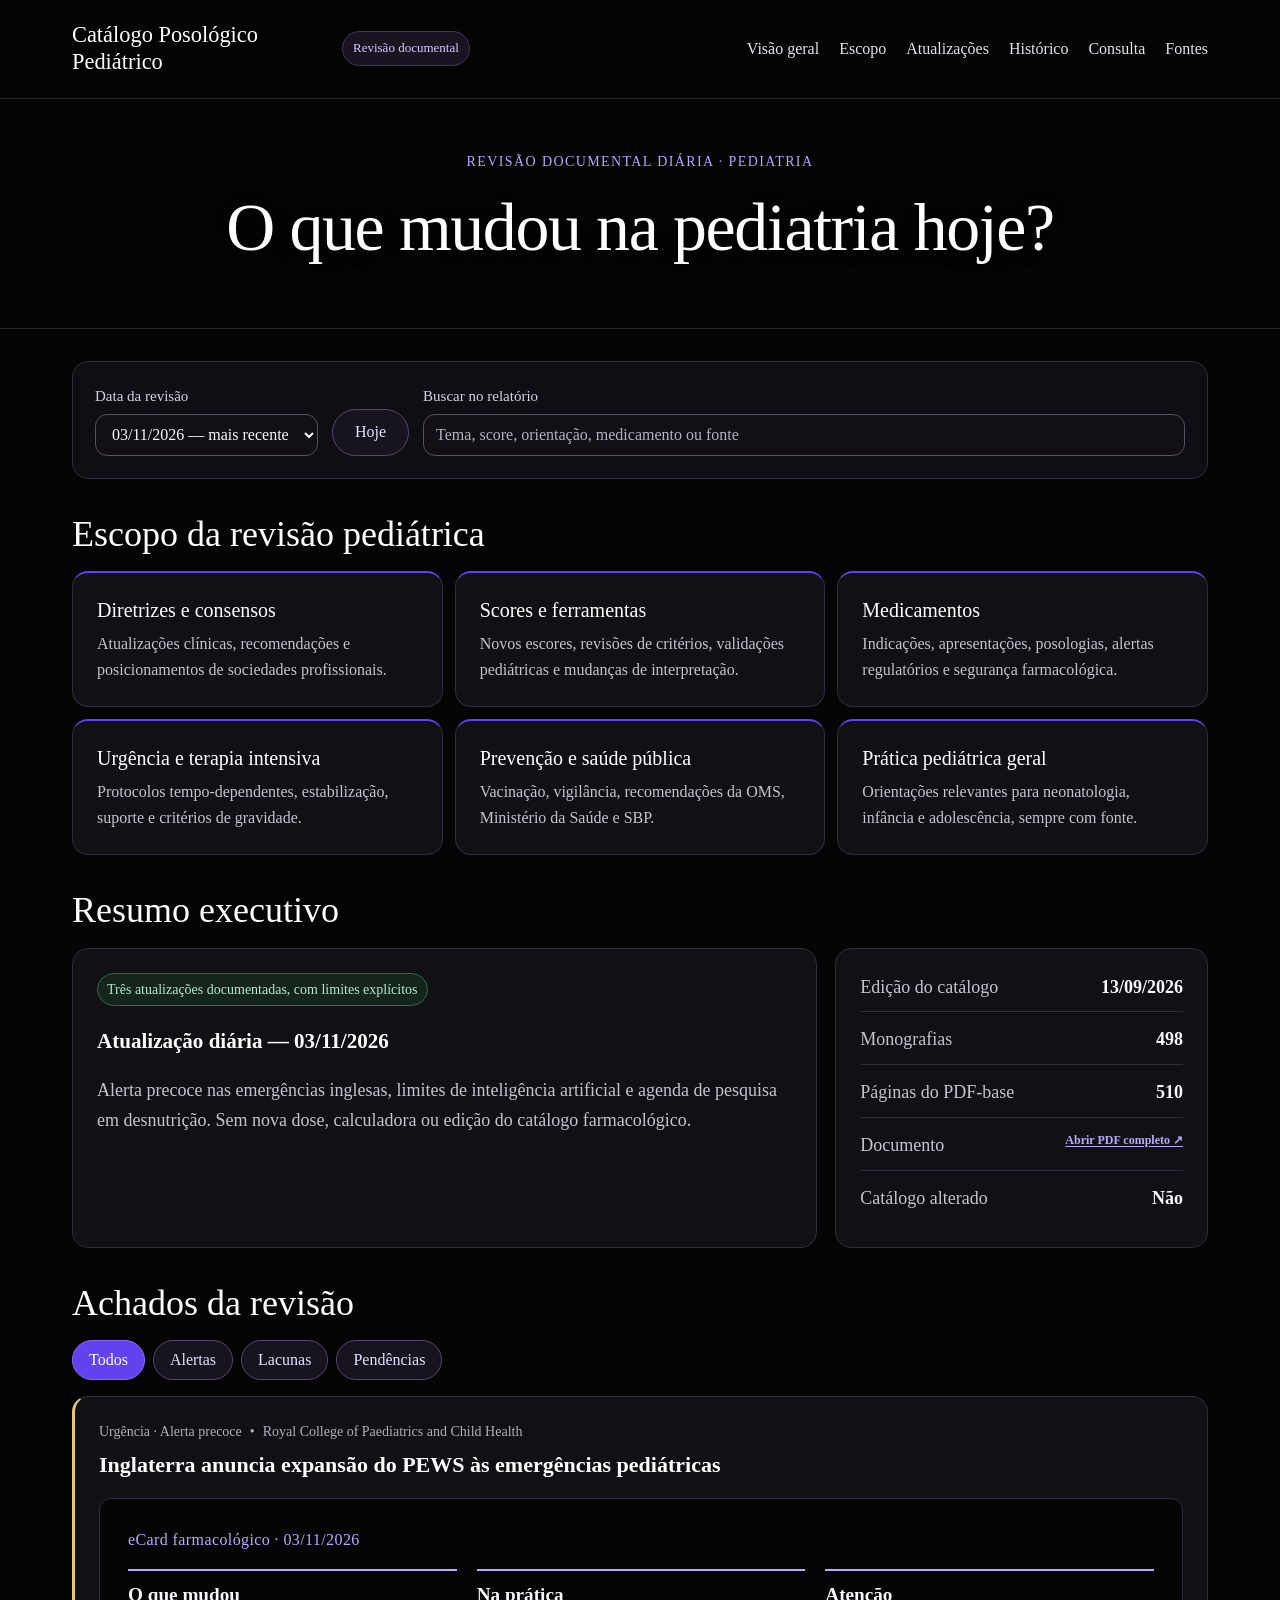
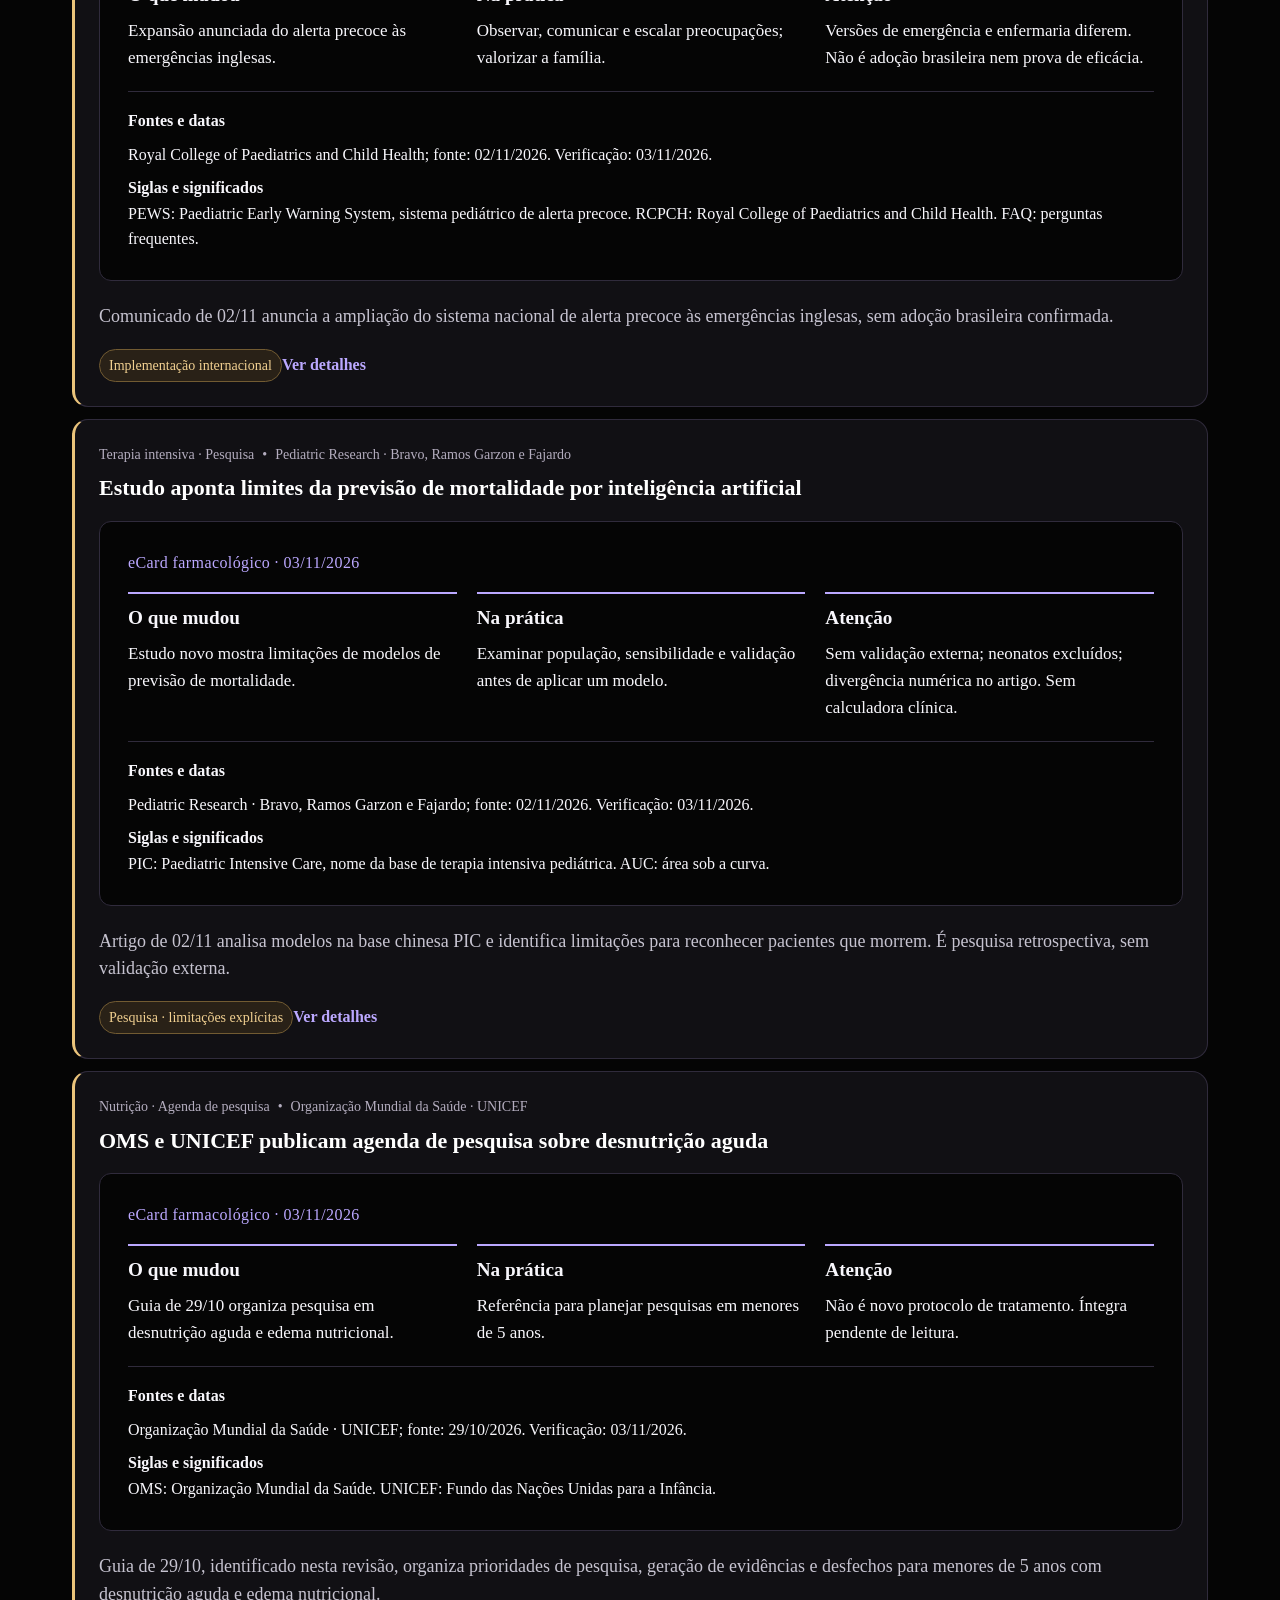
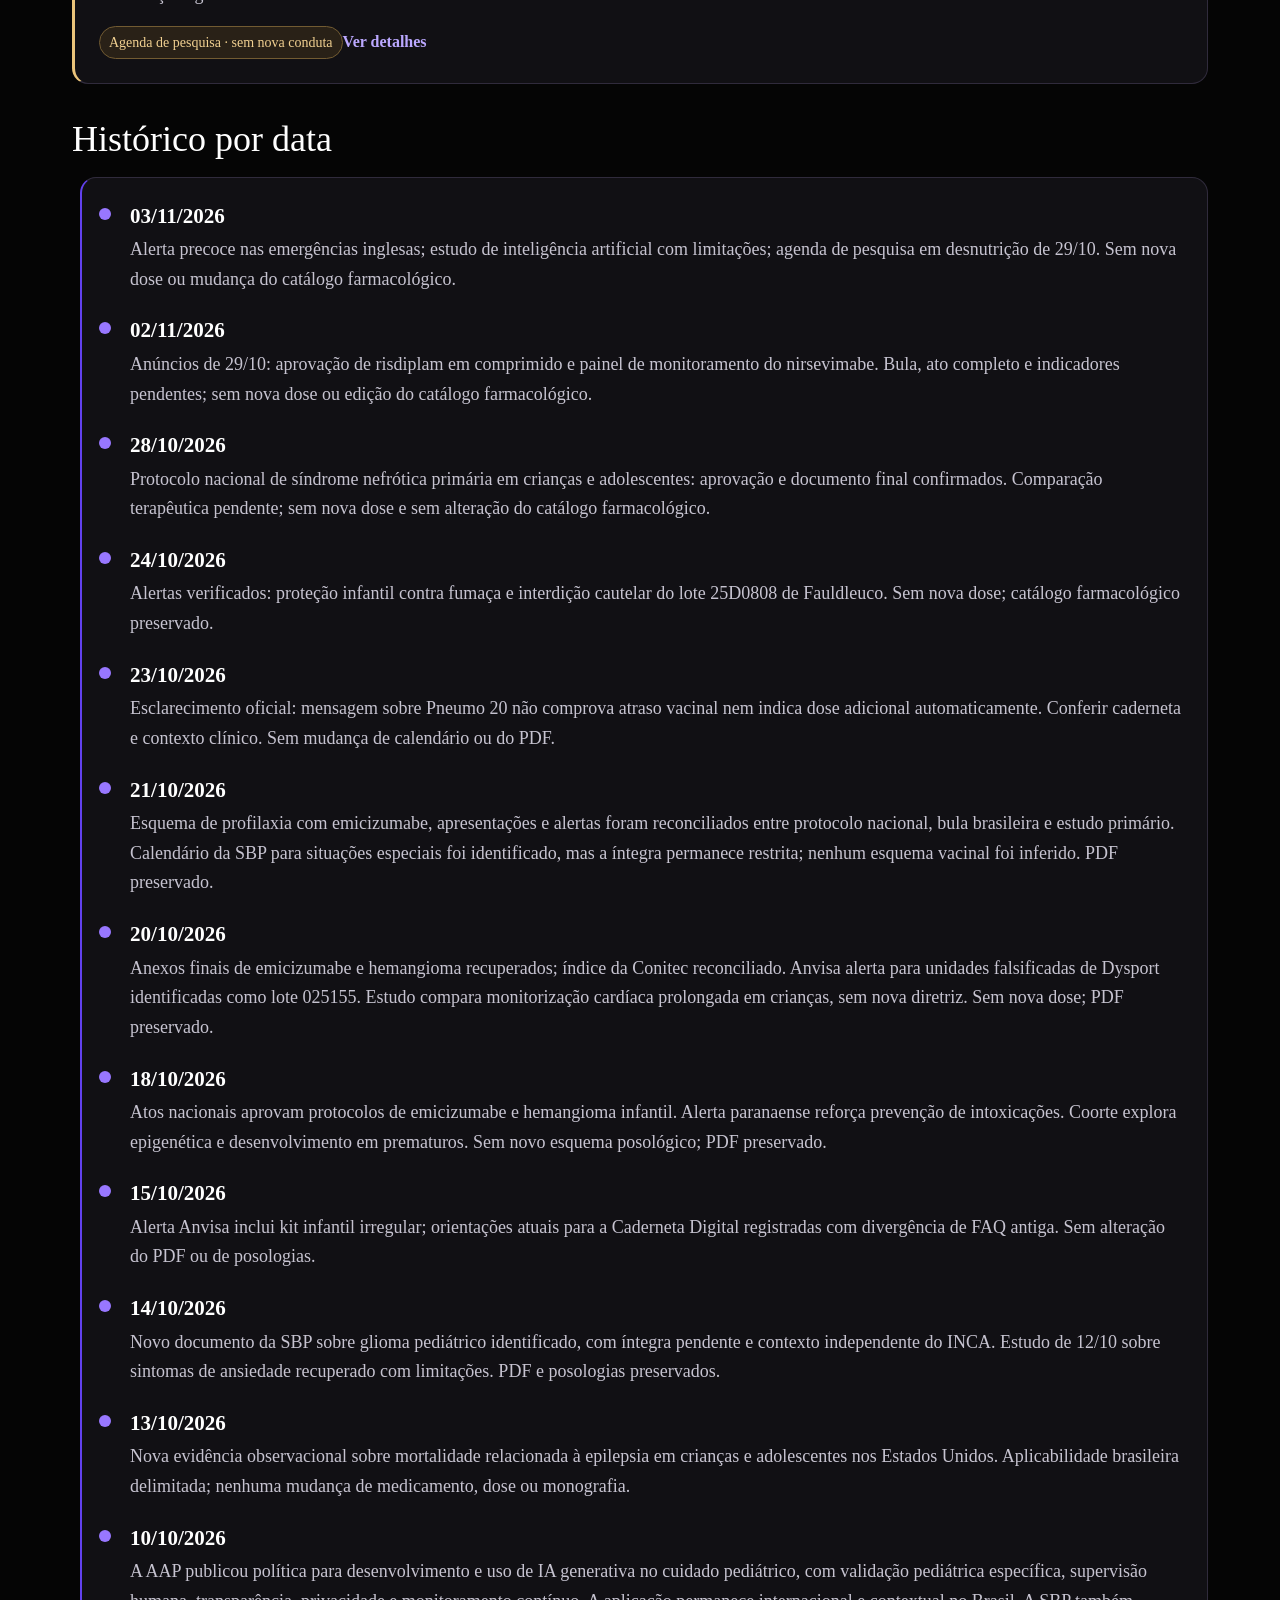
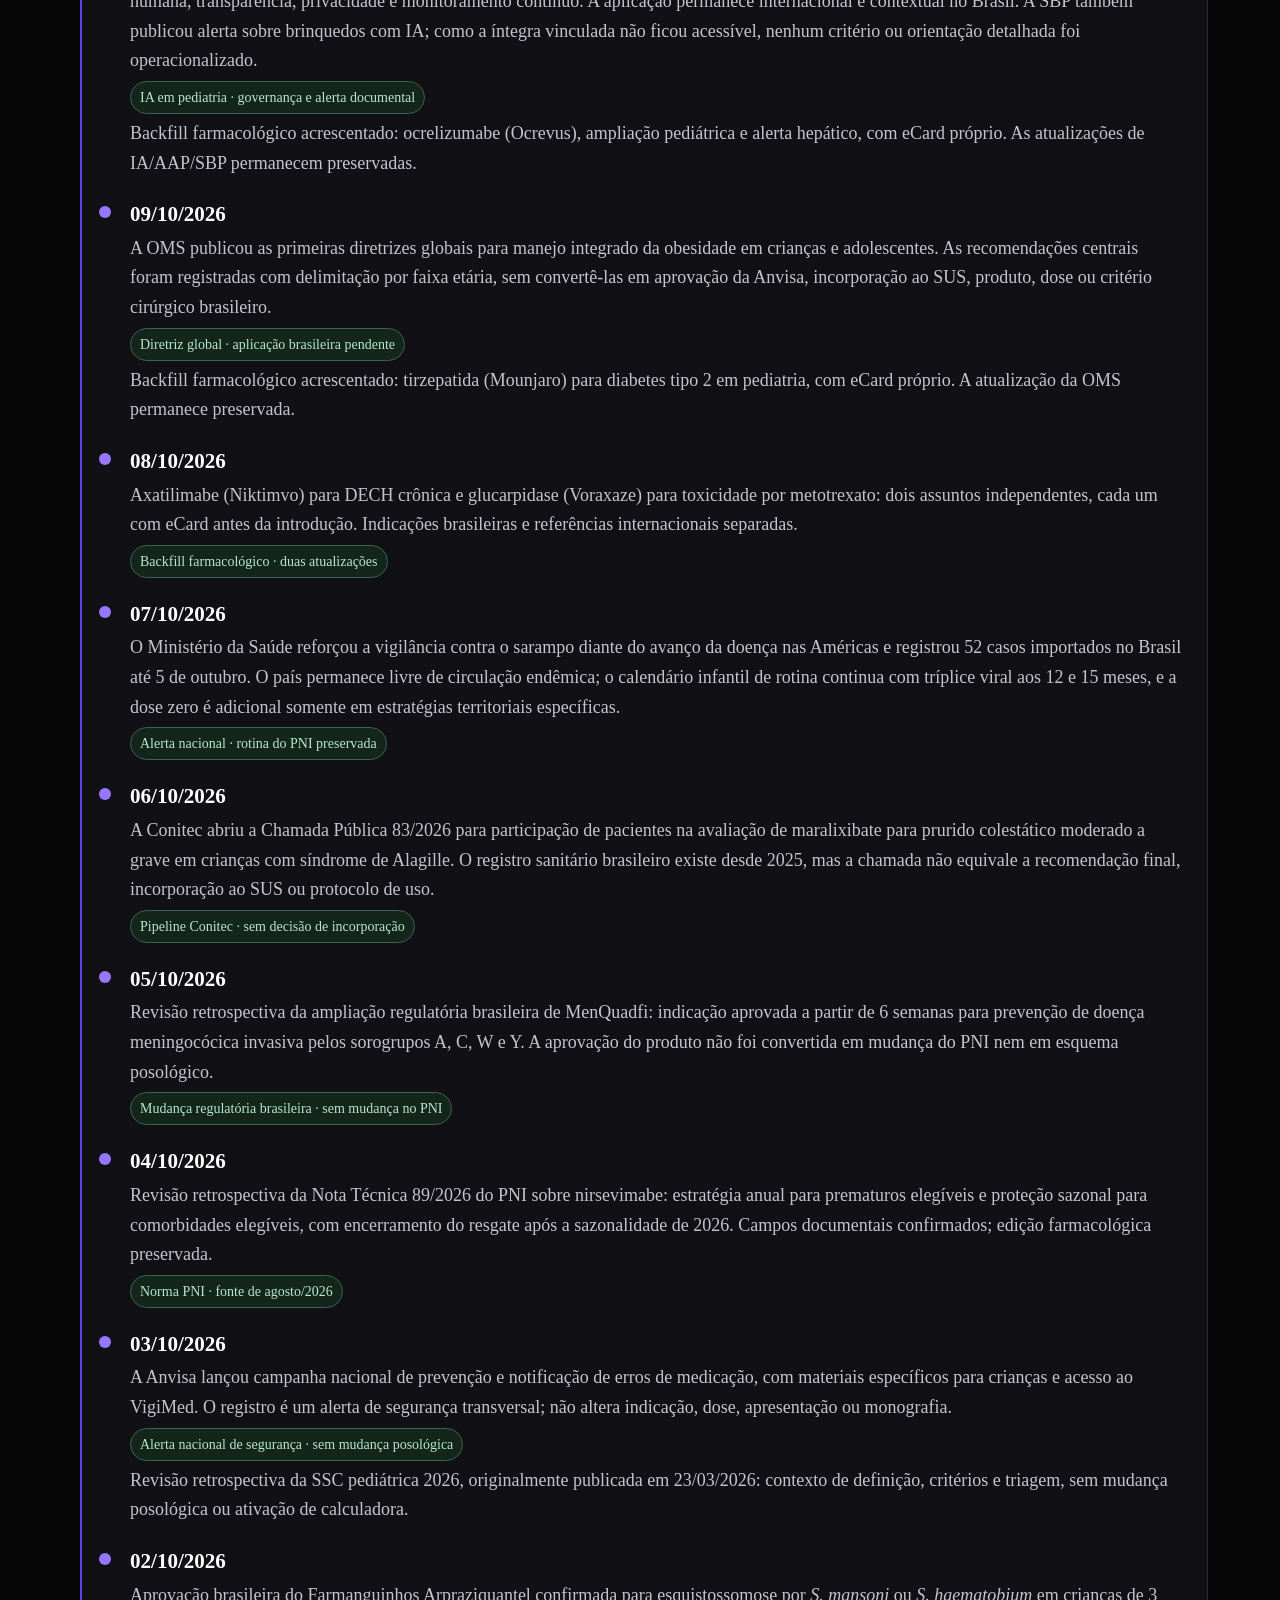
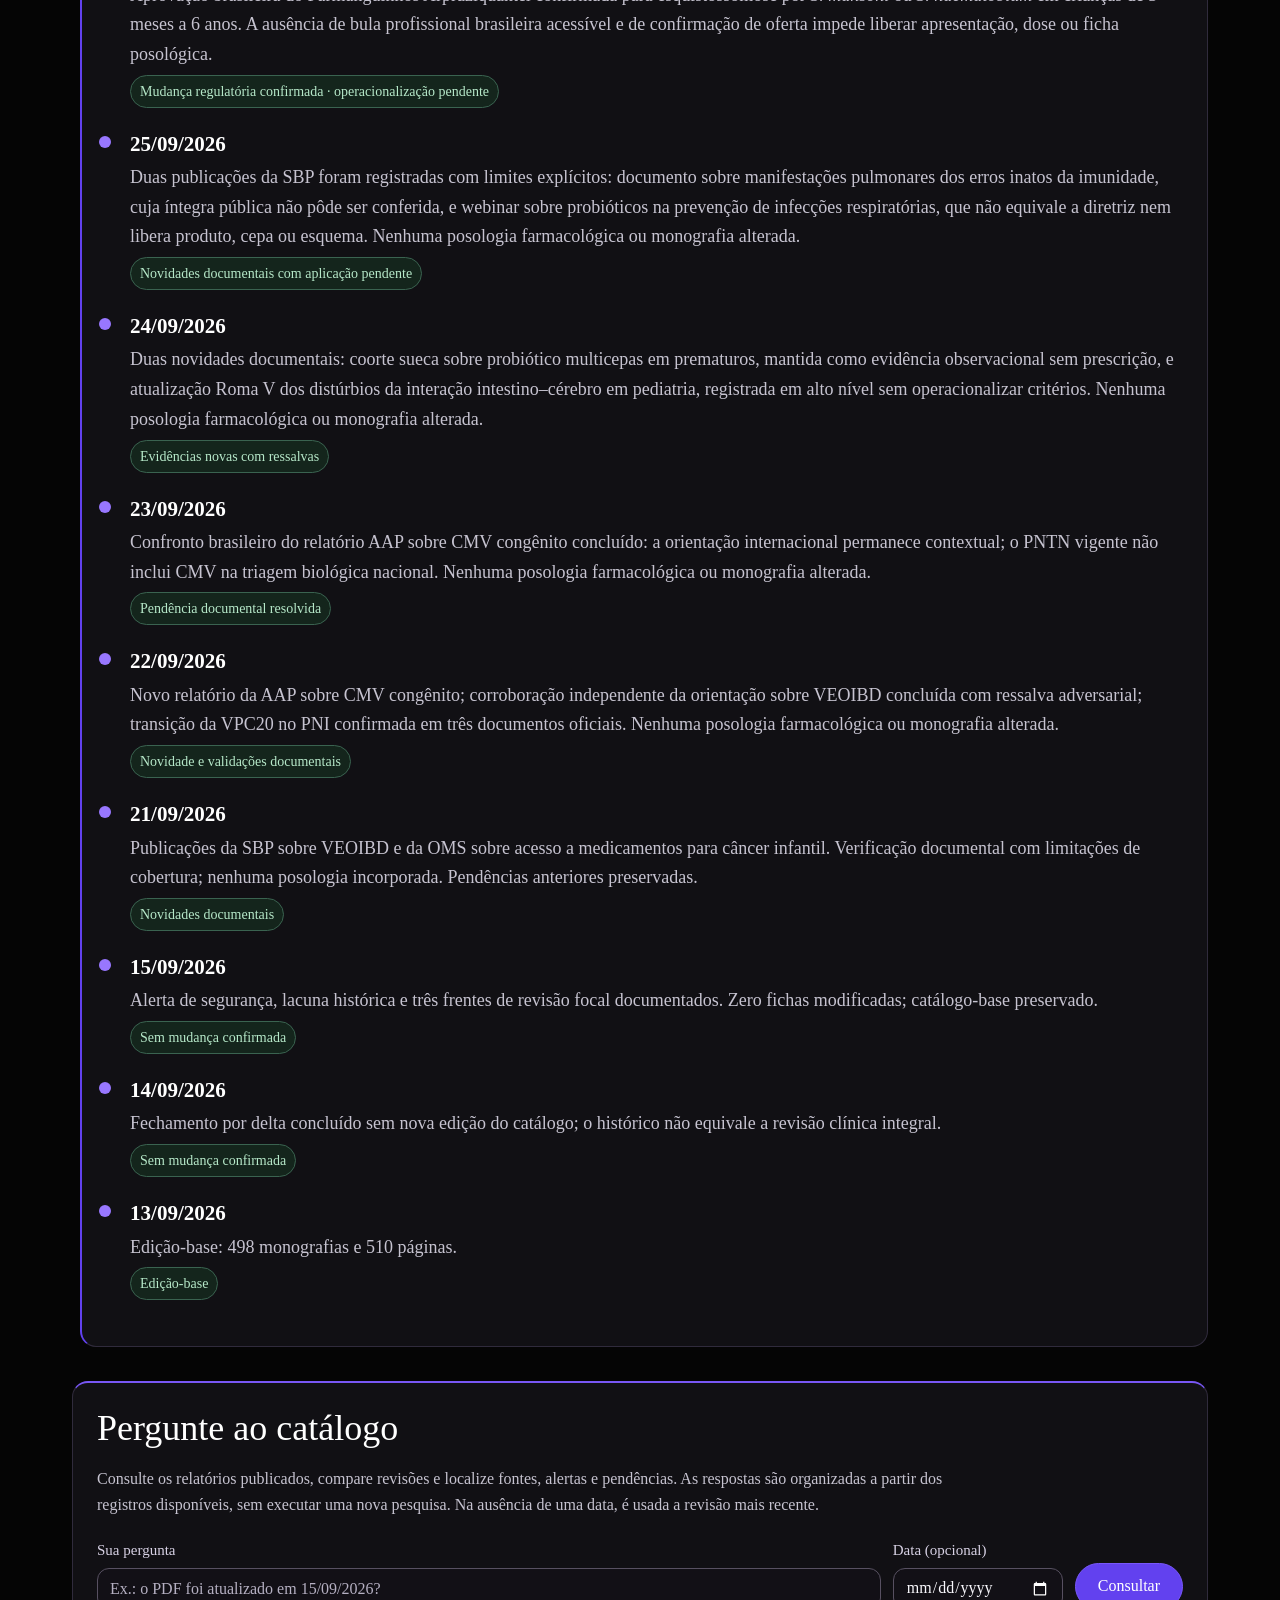
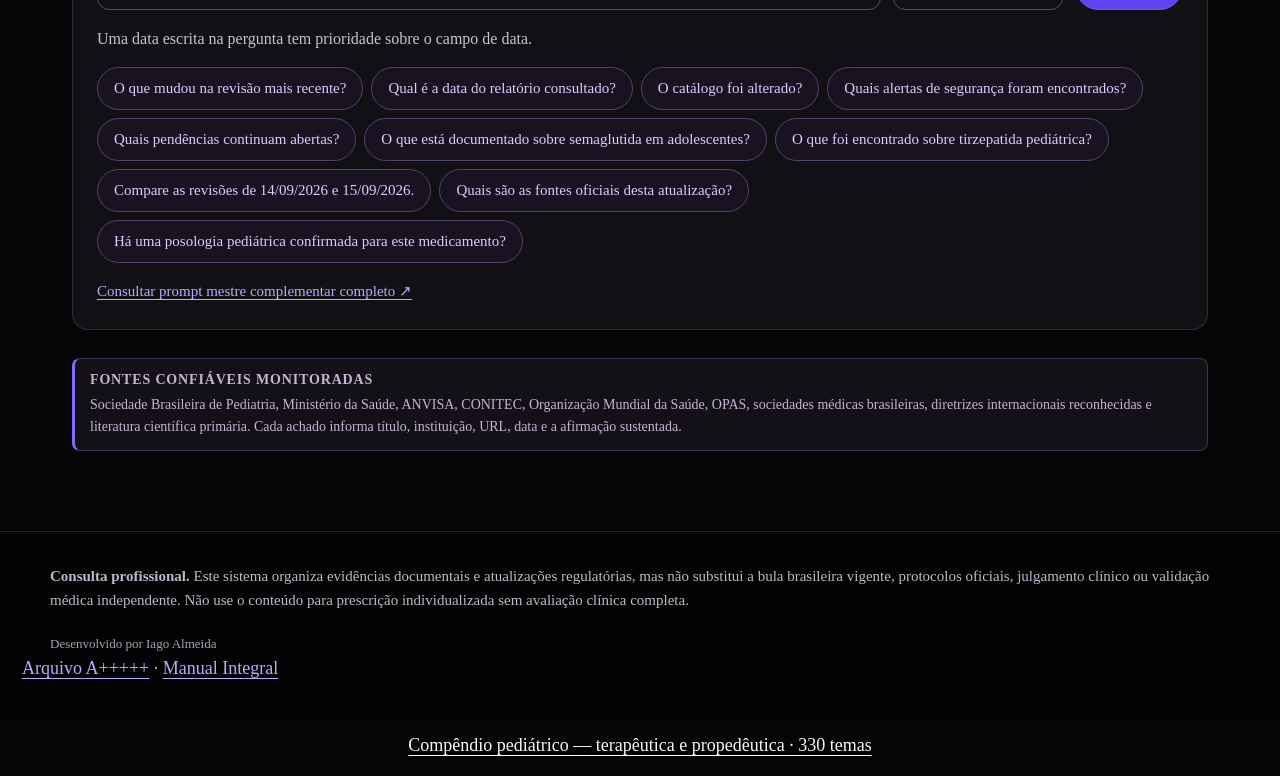
==== index.html @ b0ac19fa "Publica site" ====
<!doctype html>
<html lang="pt-BR">
<head>
  <meta charset="UTF-8"><meta name="viewport" content="width=device-width,initial-scale=1">
  <meta name="description" content="Painel diário e rastreável de atualizações documentais sobre medicamentos pediátricos no Brasil."><link rel="icon" href="favicon.svg" type="image/svg+xml">
  <title>Catálogo Posológico Pediátrico — Atualizações Diárias</title>
  <style>
    @import url('https://fonts.googleapis.com/css2?family=DM+Sans:wght@400;500;600;700&family=Newsreader:opsz,wght@6..72,600;6..72,700&display=swap');
    :root{--navy:#062d63;--teal:#00a99d;--paper:#f4f9ff;--ink:#102a43;--muted:#3e5c76;--line:#c8dff2;--amber:#f59e0b;--red:#e63946;--green:#00a86b;--blue:#146cff;--violet:#7c3aed;--white:#fff}
    *{box-sizing:border-box}html{scroll-behavior:smooth}body{margin:0;background:var(--paper);color:var(--ink);font-family:'DM Sans',system-ui,sans-serif}button,input,select{font:inherit}button:focus-visible,input:focus-visible,select:focus-visible,a:focus-visible{outline:3px solid #e4ad45;outline-offset:2px}
    header{position:sticky;top:0;z-index:10;background:rgba(6,45,99,.98);color:white;border-bottom:1px solid #1d62aa}.top{max-width:1180px;margin:auto;padding:15px 22px;display:flex;align-items:center;gap:20px}.brand{font-family:Newsreader,serif;font-size:21px;font-weight:700}.top nav{display:flex;gap:18px;margin-left:auto}.top nav a{color:#eaf6ff;text-decoration:none;font-size:14px}.top nav a:hover{color:#64fff1}.status{padding:6px 10px;border-radius:999px;background:#6fffd5;color:#064939;font-size:12px;font-weight:700}
    .hero{background:linear-gradient(115deg,#061a38 0%,#0a2b57 28%,#102f5d 48%,#082449 72%,#061a38 100%);background-color:#082449;box-shadow:inset 0 1px 0 #557397,inset 0 -1px 0 #020e20;color:white}.hero-inner{max-width:1180px;margin:auto;padding:72px 22px 68px}.eyebrow{text-transform:uppercase;letter-spacing:.12em;color:#a9c8ed;font-size:12px;font-weight:700}.hero h1{font:700 clamp(42px,6vw,72px)/.98 Newsreader,serif;max-width:790px;margin:16px 0;text-shadow:0 2px 12px #0008}
    main{max-width:1180px;margin:auto;padding:32px 22px 80px}.toolbar{display:flex;flex-wrap:wrap;align-items:end;gap:14px;background:white;padding:18px;border:1px solid var(--line);border-radius:14px;box-shadow:0 10px 30px #173c470a}.control{display:flex;flex-direction:column;gap:6px}.control.search-grow{flex:1;min-width:280px}.control.search-grow input{width:100%}.control label{font-size:12px;font-weight:700;color:var(--muted)}select,input{height:42px;border:1px solid #b8c6c4;border-radius:9px;background:white;padding:0 12px;color:var(--ink)}input{min-width:250px}.btn{border:0;border-radius:9px;padding:11px 16px;background:var(--teal);color:white;font-weight:700;cursor:pointer}.btn.secondary{background:#e8efed;color:var(--ink)}
    section{scroll-margin-top:80px;margin-top:34px}h2{font:700 32px Newsreader,serif;margin:0 0 15px}.summary{display:grid;grid-template-columns:2fr 1fr;gap:18px}.panel{background:white;border:1px solid var(--line);border-radius:14px;padding:22px}.panel p{line-height:1.65;color:var(--muted)}.badge{display:inline-flex;padding:5px 9px;border-radius:999px;font-size:12px;font-weight:700;background:#e3efec;color:var(--green)}.badge.pending{background:#fff1d8;color:#81510c}.badge.alert{background:#f8e5e5;color:#8a2f2f}.facts{display:grid;gap:13px}.fact{display:flex;justify-content:space-between;border-bottom:1px solid var(--line);padding-bottom:10px}.fact:last-child{border:0}.fact span{color:var(--muted)}
    .filters{display:flex;flex-wrap:wrap;gap:8px;margin:0 0 16px}.chip{border:1px solid #a8c8e8;background:white;border-radius:999px;padding:8px 12px;cursor:pointer;color:var(--muted)}.chip.active{background:var(--blue);border-color:var(--blue);color:white}.cards{display:grid;gap:12px}.card{background:white;border:1px solid var(--line);border-left:5px solid var(--amber);border-radius:12px;padding:19px;box-shadow:0 8px 25px #146cff0a}.card.alert-card{border-left-color:var(--red)}.card h3{margin:7px 0;font-size:18px}.card p{color:var(--muted);line-height:1.55}.meta{display:flex;flex-wrap:wrap;gap:8px;color:#617078;font-size:12px}.details{display:none;border-top:1px solid var(--line);margin-top:13px;padding-top:13px}.card.open .details{display:block}.expand{border:0;background:none;color:var(--blue);font-weight:700;padding:0;cursor:pointer}.source{color:var(--blue);font-weight:600}.empty{padding:35px;text-align:center;color:var(--muted);background:white;border:1px dashed #9bc2e7;border-radius:12px}.timeline{border-left:2px solid #91cfca;margin-left:8px}.event{position:relative;margin:0 0 22px 24px}.event:before{content:'';position:absolute;width:12px;height:12px;border-radius:50%;background:var(--teal);left:-31px;top:6px}.event h3{margin:0}.event p{margin:5px 0;color:var(--muted)}.scope-grid{display:grid;grid-template-columns:repeat(3,1fr);gap:12px}.scope-card{background:white;border:1px solid var(--line);border-top:5px solid var(--blue);border-radius:12px;padding:18px}.scope-card:nth-child(2){border-top-color:var(--teal)}.scope-card:nth-child(3){border-top-color:var(--violet)}.scope-card:nth-child(4){border-top-color:var(--amber)}.scope-card:nth-child(5){border-top-color:var(--red)}.scope-card:nth-child(6){border-top-color:var(--green)}.scope-card h3{margin:0 0 7px}.scope-card p{margin:0;color:var(--muted);line-height:1.5;font-size:14px}
    .detail-grid{display:flex;flex-wrap:wrap;gap:7px;margin:0 0 12px}.detail-grid span{padding:4px 8px;border-radius:7px;background:#edf4fa;color:#35546f;font-size:11px}.details h4{margin:15px 0 7px}.details ul{margin:7px 0 15px;padding-left:20px;color:var(--muted)}.details li{margin:6px 0}.sources-list{display:grid;gap:8px}.source-entry{display:block;border:1px solid var(--line);border-radius:8px;padding:9px 11px;text-decoration:none;color:var(--blue);font-size:12px}.source-entry small{display:block;color:var(--muted);margin-top:3px}.pdf-link{color:var(--blue);font-weight:700;font-size:12px}.source-note{margin-top:28px;padding:12px 15px;background:#edf4fa;border:1px solid #d5e3ef;border-left:3px solid #8aa8c2;border-radius:8px;color:#60758a}.source-note h2{font:700 12px/1.3 'DM Sans',sans-serif;text-transform:uppercase;letter-spacing:.06em;margin:0 0 5px;color:#50677c}.source-note p{font-size:11px;line-height:1.55;margin:0;color:#687e91}footer{background:#0d252e;color:#bcd0d0;padding:32px 22px}.footer-inner{max-width:1180px;margin:auto;line-height:1.6;font-size:13px}.credit{max-width:1180px;margin:22px auto 0;color:#839fa1;font-size:11px}.mobile{display:none;margin-left:auto;background:none;color:white;border:1px solid #52737b;border-radius:8px;padding:7px 10px}
    @media(max-width:760px){.top nav{display:none;position:absolute;top:61px;left:0;right:0;background:#062d63;padding:18px 22px;flex-direction:column}.top nav.open{display:flex}.mobile{display:block}.top .status{display:none}.hero-inner{padding-top:50px}.summary,.scope-grid{grid-template-columns:1fr}.toolbar{align-items:stretch}.control,input,select{width:100%;min-width:0}}
    @media(prefers-reduced-motion:reduce){*{scroll-behavior:auto!important}}
  </style>
  <link rel="stylesheet" href="consulta.css">
<link rel="stylesheet" href="theme-violet.css"><link rel="stylesheet" href="ecards.css"></head>
<body>
<header><div class="top"><div class="brand">Catálogo Posológico Pediátrico</div><span class="status">Revisão documental</span><button class="mobile" aria-expanded="false" aria-controls="nav">Menu</button><nav id="nav"><a href="#visao">Visão geral</a><a href="#escopo">Escopo</a><a href="#achados">Atualizações</a><a href="#historico">Histórico</a><a href="#consulta">Consulta</a><a href="#fontes">Fontes</a></nav></div></header>
<div class="hero" id="visao"><div class="hero-inner"><div class="eyebrow">Revisão documental diária · Pediatria</div><h1>O que mudou na pediatria hoje?</h1></div></div>
<main>
  <div class="toolbar"><div class="control"><label for="date">Data da revisão</label><select id="date"><option value="2026-11-03">03/11/2026 — mais recente</option><option value="2026-11-02">02/11/2026</option><option value="2026-10-28">28/10/2026</option><option value="2026-10-24">24/10/2026</option><option value="2026-10-23">23/10/2026</option><option value="2026-10-21">21/10/2026</option>
<option value="2026-10-20">20/10/2026</option>
<option value="2026-10-18">18/10/2026</option>
<option value="2026-10-15">15/10/2026</option>
<option value="2026-10-14">14/10/2026</option>
<option value="2026-10-13">13/10/2026</option>
<option value="2026-10-10">10/10/2026</option>
<option value="2026-10-09">09/10/2026</option>
<option value="2026-10-08">08/10/2026</option>
<option value="2026-10-07">07/10/2026</option>
<option value="2026-10-06">06/10/2026</option>
<option value="2026-10-05">05/10/2026</option>
<option value="2026-10-04">04/10/2026</option>
<option value="2026-10-03">03/10/2026</option>
<option value="2026-10-02">02/10/2026</option>
<option value="2026-09-26">26/09/2026</option>
<option value="2026-09-25">25/09/2026</option>
<option value="2026-09-24">24/09/2026</option>
<option value="2026-09-23">23/09/2026</option>
<option value="2026-09-22">22/09/2026</option>
<option value="2026-09-21">21/09/2026</option>
<option value="2026-09-15">15/09/2026</option>
<option value="2026-09-14">14/09/2026</option>
<option value="2026-09-13">13/09/2026 — edição-base</option></select></div><button class="btn secondary" id="today">Hoje</button><div class="control search-grow"><label for="search">Buscar no relatório</label><input id="search" type="search" placeholder="Tema, score, orientação, medicamento ou fonte"></div></div>
  <section id="escopo"><h2>Escopo da revisão pediátrica</h2><div class="scope-grid"><article class="scope-card"><h3>Diretrizes e consensos</h3><p>Atualizações clínicas, recomendações e posicionamentos de sociedades profissionais.</p></article><article class="scope-card"><h3>Scores e ferramentas</h3><p>Novos escores, revisões de critérios, validações pediátricas e mudanças de interpretação.</p></article><article class="scope-card"><h3>Medicamentos</h3><p>Indicações, apresentações, posologias, alertas regulatórios e segurança farmacológica.</p></article><article class="scope-card"><h3>Urgência e terapia intensiva</h3><p>Protocolos tempo-dependentes, estabilização, suporte e critérios de gravidade.</p></article><article class="scope-card"><h3>Prevenção e saúde pública</h3><p>Vacinação, vigilância, recomendações da OMS, Ministério da Saúde e SBP.</p></article><article class="scope-card"><h3>Prática pediátrica geral</h3><p>Orientações relevantes para neonatologia, infância e adolescência, sempre com fonte.</p></article></div></section>
  <section><h2>Resumo executivo</h2><div class="summary"><article class="panel"><span class="badge" id="statusBadge">Sem mudança confirmada</span><h3 id="reportTitle">Atualização diária — 15/09/2026</h3><p id="summaryText"></p></article><aside class="panel facts"><div class="fact"><span>Edição do catálogo</span><strong>13/09/2026</strong></div><div class="fact"><span>Monografias</span><strong>498</strong></div><div class="fact"><span>Páginas do PDF-base</span><strong>510</strong></div><div class="fact"><span>Documento</span><a class="pdf-link" href="catalogo-base.pdf" target="_blank" rel="noopener">Abrir PDF completo ↗</a></div><div class="fact"><span>Catálogo alterado</span><strong id="changed">Não</strong></div></aside></div></section>
  <section id="achados"><h2>Achados da revisão</h2><div class="filters"><button class="chip active" data-filter="all">Todos</button><button class="chip" data-filter="alerta">Alertas</button><button class="chip" data-filter="lacuna">Lacunas</button><button class="chip" data-filter="pendencia">Pendências</button></div><div class="cards" id="cards"></div></section>
  <section id="historico"><h2>Histórico por data</h2><div class="panel timeline">
<div class="event"><h3>03/11/2026</h3><p>Alerta precoce nas emergências inglesas; estudo de inteligência artificial com limitações; agenda de pesquisa em desnutrição de 29/10. Sem nova dose ou mudança do catálogo farmacológico.</p></div>
<div class="event"><h3>02/11/2026</h3><p>Anúncios de 29/10: aprovação de risdiplam em comprimido e painel de monitoramento do nirsevimabe. Bula, ato completo e indicadores pendentes; sem nova dose ou edição do catálogo farmacológico.</p></div>
<div class="event"><h3>28/10/2026</h3><p>Protocolo nacional de síndrome nefrótica primária em crianças e adolescentes: aprovação e documento final confirmados. Comparação terapêutica pendente; sem nova dose e sem alteração do catálogo farmacológico.</p></div>
<div class="event"><h3>24/10/2026</h3><p>Alertas verificados: proteção infantil contra fumaça e interdição cautelar do lote 25D0808 de Fauldleuco. Sem nova dose; catálogo farmacológico preservado.</p></div>
<div class="event"><h3>23/10/2026</h3><p>Esclarecimento oficial: mensagem sobre Pneumo 20 não comprova atraso vacinal nem indica dose adicional automaticamente. Conferir caderneta e contexto clínico. Sem mudança de calendário ou do PDF.</p></div>
<div class="event"><h3>21/10/2026</h3><p>Esquema de profilaxia com emicizumabe, apresentações e alertas foram reconciliados entre protocolo nacional, bula brasileira e estudo primário. Calendário da SBP para situações especiais foi identificado, mas a íntegra permanece restrita; nenhum esquema vacinal foi inferido. PDF preservado.</p></div>
<div class="event"><h3>20/10/2026</h3><p>Anexos finais de emicizumabe e hemangioma recuperados; índice da Conitec reconciliado. Anvisa alerta para unidades falsificadas de Dysport identificadas como lote 025155. Estudo compara monitorização cardíaca prolongada em crianças, sem nova diretriz. Sem nova dose; PDF preservado.</p></div>
<div class="event"><h3>18/10/2026</h3><p>Atos nacionais aprovam protocolos de emicizumabe e hemangioma infantil. Alerta paranaense reforça prevenção de intoxicações. Coorte explora epigenética e desenvolvimento em prematuros. Sem novo esquema posológico; PDF preservado.</p></div>
<div class="event"><h3>15/10/2026</h3><p>Alerta Anvisa inclui kit infantil irregular; orientações atuais para a Caderneta Digital registradas com divergência de FAQ antiga. Sem alteração do PDF ou de posologias.</p></div>
<div class="event"><h3>14/10/2026</h3><p>Novo documento da SBP sobre glioma pediátrico identificado, com íntegra pendente e contexto independente do INCA. Estudo de 12/10 sobre sintomas de ansiedade recuperado com limitações. PDF e posologias preservados.</p></div>
<div class="event"><h3>13/10/2026</h3><p>Nova evidência observacional sobre mortalidade relacionada à epilepsia em crianças e adolescentes nos Estados Unidos. Aplicabilidade brasileira delimitada; nenhuma mudança de medicamento, dose ou monografia.</p></div>
<div class="event"><h3>10/10/2026</h3><p>A AAP publicou política para desenvolvimento e uso de IA generativa no cuidado pediátrico, com validação pediátrica específica, supervisão humana, transparência, privacidade e monitoramento contínuo. A aplicação permanece internacional e contextual no Brasil. A SBP também publicou alerta sobre brinquedos com IA; como a íntegra vinculada não ficou acessível, nenhum critério ou orientação detalhada foi operacionalizado.</p><span class="badge">IA em pediatria · governança e alerta documental</span><p>Backfill farmacológico acrescentado: ocrelizumabe (Ocrevus), ampliação pediátrica e alerta hepático, com eCard próprio. As atualizações de IA/AAP/SBP permanecem preservadas.</p></div>
<div class="event"><h3>09/10/2026</h3><p>A OMS publicou as primeiras diretrizes globais para manejo integrado da obesidade em crianças e adolescentes. As recomendações centrais foram registradas com delimitação por faixa etária, sem convertê-las em aprovação da Anvisa, incorporação ao SUS, produto, dose ou critério cirúrgico brasileiro.</p><span class="badge">Diretriz global · aplicação brasileira pendente</span><p>Backfill farmacológico acrescentado: tirzepatida (Mounjaro) para diabetes tipo 2 em pediatria, com eCard próprio. A atualização da OMS permanece preservada.</p></div>
<div class="event"><h3>08/10/2026</h3><p>Axatilimabe (Niktimvo) para DECH crônica e glucarpidase (Voraxaze) para toxicidade por metotrexato: dois assuntos independentes, cada um com eCard antes da introdução. Indicações brasileiras e referências internacionais separadas.</p><span class="badge">Backfill farmacológico · duas atualizações</span></div>
<div class="event"><h3>07/10/2026</h3><p>O Ministério da Saúde reforçou a vigilância contra o sarampo diante do avanço da doença nas Américas e registrou 52 casos importados no Brasil até 5 de outubro. O país permanece livre de circulação endêmica; o calendário infantil de rotina continua com tríplice viral aos 12 e 15 meses, e a dose zero é adicional somente em estratégias territoriais específicas.</p><span class="badge">Alerta nacional · rotina do PNI preservada</span></div>
<div class="event"><h3>06/10/2026</h3><p>A Conitec abriu a Chamada Pública 83/2026 para participação de pacientes na avaliação de maralixibate para prurido colestático moderado a grave em crianças com síndrome de Alagille. O registro sanitário brasileiro existe desde 2025, mas a chamada não equivale a recomendação final, incorporação ao SUS ou protocolo de uso.</p><span class="badge">Pipeline Conitec · sem decisão de incorporação</span></div>
<div class="event"><h3>05/10/2026</h3><p>Revisão retrospectiva da ampliação regulatória brasileira de MenQuadfi: indicação aprovada a partir de 6 semanas para prevenção de doença meningocócica invasiva pelos sorogrupos A, C, W e Y. A aprovação do produto não foi convertida em mudança do PNI nem em esquema posológico.</p><span class="badge">Mudança regulatória brasileira · sem mudança no PNI</span></div>
<div class="event"><h3>04/10/2026</h3><p>Revisão retrospectiva da Nota Técnica 89/2026 do PNI sobre nirsevimabe: estratégia anual para prematuros elegíveis e proteção sazonal para comorbidades elegíveis, com encerramento do resgate após a sazonalidade de 2026. Campos documentais confirmados; edição farmacológica preservada.</p><span class="badge">Norma PNI · fonte de agosto/2026</span></div>
<div class="event"><h3>03/10/2026</h3><p>A Anvisa lançou campanha nacional de prevenção e notificação de erros de medicação, com materiais específicos para crianças e acesso ao VigiMed. O registro é um alerta de segurança transversal; não altera indicação, dose, apresentação ou monografia.</p><span class="badge">Alerta nacional de segurança · sem mudança posológica</span><p>Revisão retrospectiva da SSC pediátrica 2026, originalmente publicada em 23/03/2026: contexto de definição, critérios e triagem, sem mudança posológica ou ativação de calculadora.</p></div>
<div class="event"><h3>02/10/2026</h3><p>Aprovação brasileira do Farmanguinhos Arpraziquantel confirmada para esquistossomose por <em>S. mansoni</em> ou <em>S. haematobium</em> em crianças de 3 meses a 6 anos. A ausência de bula profissional brasileira acessível e de confirmação de oferta impede liberar apresentação, dose ou ficha posológica.</p><span class="badge">Mudança regulatória confirmada · operacionalização pendente</span></div>
<div class="event"><h3>25/09/2026</h3><p>Duas publicações da SBP foram registradas com limites explícitos: documento sobre manifestações pulmonares dos erros inatos da imunidade, cuja íntegra pública não pôde ser conferida, e webinar sobre probióticos na prevenção de infecções respiratórias, que não equivale a diretriz nem libera produto, cepa ou esquema. Nenhuma posologia farmacológica ou monografia alterada.</p><span class="badge">Novidades documentais com aplicação pendente</span></div>
<div class="event"><h3>24/09/2026</h3><p>Duas novidades documentais: coorte sueca sobre probiótico multicepas em prematuros, mantida como evidência observacional sem prescrição, e atualização Roma V dos distúrbios da interação intestino–cérebro em pediatria, registrada em alto nível sem operacionalizar critérios. Nenhuma posologia farmacológica ou monografia alterada.</p><span class="badge">Evidências novas com ressalvas</span></div>
<div class="event"><h3>23/09/2026</h3><p>Confronto brasileiro do relatório AAP sobre CMV congênito concluído: a orientação internacional permanece contextual; o PNTN vigente não inclui CMV na triagem biológica nacional. Nenhuma posologia farmacológica ou monografia alterada.</p><span class="badge">Pendência documental resolvida</span></div>
<div class="event"><h3>22/09/2026</h3><p>Novo relatório da AAP sobre CMV congênito; corroboração independente da orientação sobre VEOIBD concluída com ressalva adversarial; transição da VPC20 no PNI confirmada em três documentos oficiais. Nenhuma posologia farmacológica ou monografia alterada.</p><span class="badge">Novidade e validações documentais</span></div>
<div class="event"><h3>21/09/2026</h3><p>Publicações da SBP sobre VEOIBD e da OMS sobre acesso a medicamentos para câncer infantil. Verificação documental com limitações de cobertura; nenhuma posologia incorporada. Pendências anteriores preservadas.</p><span class="badge">Novidades documentais</span></div>
<div class="event"><h3>15/09/2026</h3><p>Alerta de segurança, lacuna histórica e três frentes de revisão focal documentados. Zero fichas modificadas; catálogo-base preservado.</p><span class="badge">Sem mudança confirmada</span></div>
<div class="event"><h3>14/09/2026</h3><p>Fechamento por delta concluído sem nova edição do catálogo; o histórico não equivale a revisão clínica integral.</p><span class="badge">Sem mudança confirmada</span></div>
<div class="event"><h3>13/09/2026</h3><p>Edição-base: 498 monografias e 510 páginas.</p><span class="badge">Edição-base</span></div></div></section>
  <section id="consulta" aria-labelledby="consulta-title">
    <h2 id="consulta-title">Pergunte ao catálogo</h2>
    <p class="consulta-intro">Consulte os relatórios publicados, compare revisões e localize fontes, alertas e pendências. As respostas são organizadas a partir dos registros disponíveis, sem executar uma nova pesquisa. Na ausência de uma data, é usada a revisão mais recente.</p>
    <form id="consulta-form" class="consulta-form">
      <div class="control"><label for="consulta-question">Sua pergunta</label><input id="consulta-question" type="text" maxlength="1000" required placeholder="Ex.: o PDF foi atualizado em 15/09/2026?" autocomplete="off"></div>
      <div class="control"><label for="consulta-date">Data (opcional)</label><input id="consulta-date" type="date" aria-describedby="consulta-date-help"></div>
      <button type="submit" class="btn">Consultar</button>
    </form>
    <p id="consulta-date-help" class="consulta-intro">Uma data escrita na pergunta tem prioridade sobre o campo de data.</p>
    <div id="consulta-shortcuts" class="consulta-shortcuts" aria-label="Perguntas rápidas"></div>
    <div id="consulta-output" class="consulta-output" aria-live="polite" aria-atomic="true"></div>
    <a class="consulta-document" href="fontes/prompt-mestre-complementar.pdf" target="_blank" rel="noopener">Consultar prompt mestre complementar completo ↗</a>
  </section>
  <aside id="fontes" class="source-note" aria-label="Observação sobre fontes"><h2>Fontes confiáveis monitoradas</h2><p>Sociedade Brasileira de Pediatria, Ministério da Saúde, ANVISA, CONITEC, Organização Mundial da Saúde, OPAS, sociedades médicas brasileiras, diretrizes internacionais reconhecidas e literatura científica primária. Cada achado informa título, instituição, URL, data e a afirmação sustentada.</p></aside>
</main>
<footer><div class="footer-inner"><strong>Consulta profissional.</strong> Este sistema organiza evidências documentais e atualizações regulatórias, mas não substitui a bula brasileira vigente, protocolos oficiais, julgamento clínico ou validação médica independente. Não use o conteúdo para prescrição individualizada sem avaliação clínica completa.</div><div class="credit">Desenvolvido por Iago Almeida</div><nav aria-label="Referências NEXO"><a href="nexo/ARQUIVO_A_NEXO_Clinical_Nucleo_Global_Tratamentos.pdf">Arquivo A+++++</a> · <a href="nexo/Manual_Integral_Prescricao_Pediatrica_Segura.pdf">Manual Integral</a></nav></footer>
<script>
const sourceRegistry=[
{id:'s1',title:'Anvisa amplia indicação do Mounjaro para diabetes tipo 2 em crianças',institution:'Anvisa',published:'22/04/2026',accessed:'15/09/2026',url:'https://www.gov.br/anvisa/pt-br/assuntos/noticias-anvisa/anvisa-amplia-indicacao-do-mounjaro-r-para-diabetes-tipo-2-em-criancas',status:'Consultada'},
{id:'s2',title:'Mounjaro — bula profissional, 22APR26',institution:'Lilly Brasil',published:'22/04/2026',accessed:'15/09/2026',url:'https://delivery-p137454-e1438138.adobeaemcloud.com/adobe/assets/urn:aaid:aem:cff02b1c-6f55-4be3-aeca-bf901c5b6be2/renditions/original/as/MOUNJARO_IRMA_LIT_HCP_22APR26.pdf',status:'Consultada'},
{id:'s3',title:'SURPASS-PEDS — ensaio randomizado de fase 3',institution:'The Lancet',published:'2025',accessed:'15/09/2026',url:'https://doi.org/10.1016/S0140-6736(25)01774-X',status:'Resumo e metadados consultados'},
{id:'s4',title:'Alerta de pancreatite aguda e agonistas GLP-1',institution:'Anvisa',published:'09/02/2026',accessed:'15/09/2026',url:'https://www.gov.br/anvisa/pt-br/assuntos/noticias-anvisa/2026/anvisa-emite-alerta-para-risco-de-pancreatite-aguda-associada-ao-uso-indevido-de-canetas-emagrecedoras',status:'Consultada'},
{id:'s5',title:'Saxenda (liraglutida): nova indicação',institution:'Anvisa',published:'03/08/2020',accessed:'15/09/2026',url:'https://www.gov.br/anvisa/pt-br/assuntos/medicamentos/novos-medicamentos-e-indicacoes/saxenda-liraglutida-nova-indicacao',status:'Consultada'},
{id:'s6',title:'Saxenda — bula profissional',institution:'Novo Nordisk Brasil',published:'17/04/2026',accessed:'15/09/2026',url:'https://www.novonordisk.com.br/content/dam/nncorp/br/pt/pdfs/bulas/hcp/Saxenda_Bula_Profissional1.pdf',status:'Consultada'},
{id:'s7',title:'A Randomized, Controlled Trial of Liraglutide for Adolescents with Obesity',institution:'NEJM / PubMed',published:'2020',accessed:'15/09/2026',url:'https://pubmed.ncbi.nlm.nih.gov/32233338/',status:'Resumo e metadados consultados'},
{id:'s8',title:'PCDT Doença de Crohn',institution:'Ministério da Saúde',published:'19/08/2026',accessed:'15/09/2026',url:'https://www.gov.br/saude/pt-br/assuntos/pcdt/d/pcdt-doenca-de-crohn.pdf/@@download/file',status:'Consultada'},
{id:'s9',title:'Subcutaneous infliximab use in children with inflammatory bowel disease in an Australian center',institution:'JPGN / PubMed',published:'18/11/2025',accessed:'15/09/2026',url:'https://pubmed.ncbi.nlm.nih.gov/41251027/',status:'Resumo e metadados consultados'},
{id:'s10',title:'Subcutaneous infliximab as a maintenance option in pediatric IBD',institution:'Molecular and Cellular Pediatrics',published:'17/07/2026',accessed:'15/09/2026',url:'https://link.springer.com/article/10.1186/s40348-026-00251-2',status:'Consultada'},
{id:'s11',title:'Remsima 120 mg SC — SmPC',institution:'Celltrion / eMC',published:'Data não informada',accessed:'15/09/2026',url:'https://www.medicines.org.uk/emc/product/11101/smpc',status:'Consultada'},
{id:'s12',title:'Correction to Subcutaneous infliximab use in children...',institution:'JPGN / PubMed',published:'08/06/2026',accessed:'15/09/2026',url:'https://pubmed.ncbi.nlm.nih.gov/42257287/',status:'Metadados; texto integral indisponível'},
{id:'s13',title:'Recolhimento de lotes de dobutamina — seção específica da notícia',institution:'Anvisa',published:'11/09/2026',accessed:'15/09/2026',url:'https://www.gov.br/anvisa/pt-br/assuntos/noticias-anvisa/2026/anvisa-proibe-produto-da-medicina-chinesa-vendido-de-forma-irregular',status:'Consultada'},
{id:'s14',title:'Canetas emagrecedoras em crianças e adolescentes',institution:'Sociedade Brasileira de Pediatria',published:'24/08/2026',accessed:'15/09/2026',url:'https://www.sbp.com.br/uso-de-canetas-emagrecedoras-em-criancas-e-adolescentes-indicacoes-limites-e-riscos-do-uso-inadequado/',status:'Página pública contextual; documento integral não utilizado'}];
sourceRegistry.push(
{id:'s15',title:'Doença Inflamatória Intestinal de início muito precoce (VEOIBD) — Documento Científico nº 67',institution:'Sociedade Brasileira de Pediatria',published:'18/09/2026',accessed:'22/09/2026',url:'https://www.sbp.com.br/acervo/doenca-inflamatoria-intestinal-de-inicio-muito-precoce-veoibd/',status:'Documento original consultado; corroboração clínica independente concluída em 22/09/2026'},
{id:'s16',title:'Closing the childhood cancer survival gap through sustainable access to essential medicines: market shaping strategy (2026–2030)',institution:'Organização Mundial da Saúde',published:'15/09/2026',accessed:'21/09/2026',url:'https://www.who.int/publications/i/item/9789240125087',status:'Publicação oficial verificada'},
{id:'s17',title:'Global Platform for Access to Childhood Cancer Medicines',institution:'Organização Mundial da Saúde',published:'Página contínua; referência à estratégia de 15/09/2026',accessed:'21/09/2026',url:'https://www.who.int/teams/noncommunicable-diseases/ncds-management/cancer-programme/global-platform-for-access-to-childhood-cancer-medicines',status:'Corroboração institucional; não independente'},
{id:'s18',title:'Global Platform for Access to Childhood Cancer Medicines',institution:'St. Jude Global',published:'Data não informada na página',accessed:'21/09/2026',url:'https://global.stjude.org/en-us/featured/global-platform-for-access-to-childhood-cancer-medicines.html',status:'Parceiro do programa; confirma contexto, não validação independente'},
{id:'s19',title:'Childhood cancer market shaping strategy 2026–2030 — Key messages',institution:'Organização Mundial da Saúde',published:'15/09/2026',accessed:'21/09/2026',url:'https://cdn.who.int/media/docs/default-source/ncds/mnd/cancer-programme/childhood-cancer-market-shaping-strategy-2026-2030-key-messages-eng_compressed.pdf?sfvrsn=29226d0b_5',status:'Documento oficial consultado para conferir escopo'},
{id:'s20',title:'Care of the Infant With Congenital Cytomegalovirus Infection: Clinical Report',institution:'American Academy of Pediatrics',published:'21/09/2026',accessed:'22/09/2026',url:'https://doi.org/10.1542/peds.2026-078595',status:'Relatório clínico original consultado'},
{id:'s21',title:'Eye Findings Following Congenital Cytomegalovirus Newborn Screening',institution:'Pediatrics',published:'21/09/2026',accessed:'22/09/2026',url:'https://doi.org/10.1542/peds.2025-075586',status:'Estudo original contemporâneo localizado; metadados e resumo editorial conferidos'},
{id:'s22',title:'Implementing Congenital CMV Screening in a Large Hospital System',institution:'Pediatrics',published:'21/09/2026',accessed:'22/09/2026',url:'https://doi.org/10.1542/peds.2026-076776',status:'Estudo original contemporâneo e resumo audiovisual oficial conferidos'},
{id:'s23',title:'Clinical Genomics for the Diagnosis of Monogenic Forms of Inflammatory Bowel Disease — Porto Group of ESPGHAN',institution:'ESPGHAN / PubMed',published:'2021',accessed:'22/09/2026',url:'https://pubmed.ncbi.nlm.nih.gov/33346580/',status:'Posicionamento independente consultado'},
{id:'s24',title:'Very Early-Onset Inflammatory Bowel Disease — Clinical Report',institution:'NASPGHAN / PubMed',published:'2020',accessed:'22/09/2026',url:'https://pubmed.ncbi.nlm.nih.gov/32079889/',status:'Relatório clínico independente consultado'},
{id:'s25',title:'Coorte de investigação genética em VEOIBD — PMID 35366317',institution:'PubMed',published:'2022',accessed:'22/09/2026',url:'https://pubmed.ncbi.nlm.nih.gov/35366317/',status:'Leitura adversarial: nem toda VEOIBD tem causa monogênica identificável'},
{id:'s26',title:'The genetic landscape of congenital diarrheas and very early onset inflammatory bowel disease in the Middle East',institution:'PubMed',published:'2026',accessed:'22/09/2026',url:'https://pubmed.ncbi.nlm.nih.gov/42494428/',status:'Coorte primária usada para conferir limites e heterogeneidade'},
{id:'s27',title:'Guia Técnico para Introdução da Vacina Pneumocócica 20-valente no PNI',institution:'Ministério da Saúde',published:'2026',accessed:'22/09/2026',url:'https://www.gov.br/saude/pt-br/centrais-de-conteudo/publicacoes/guias-e-manuais/2026/guia-tecnico-para-introducao-da-vacina-pneumococica-20-valente-conjugada-no-programa-nacional-de-imunizacoes.pdf',status:'Fonte operacional oficial consultada'},
{id:'s28',title:'Instrução Normativa do Calendário Nacional de Vacinação 2026',institution:'Ministério da Saúde',published:'2026',accessed:'22/09/2026',url:'https://www.gov.br/saude/pt-br/vacinacao/publicacoes/instrucao-normativa-que-instrui-o-calendario-nacional-de-vacinacao-2026.pdf',status:'Calendário oficial usado como verificação independente interna'},
{id:'s29',title:'SUS já vacinou mais de 48 mil crianças contra doenças pneumocócicas no Ceará',institution:'Ministério da Saúde',published:'15/09/2026',accessed:'22/09/2026',url:'https://www.gov.br/saude/pt-br/assuntos/noticias-ms/2026/setembro/sus-ja-vacinou-mais-de-48-mil-criancas-contra-doencas-pneumococicas-no-ceara',status:'Comunicado oficial de implementação e transição consultado'},
{id:'s30',title:'Triagem Neonatal — doenças incluídas no Teste do Pezinho do SUS',institution:'Ministério da Saúde',published:'Página institucional vigente',accessed:'23/09/2026',url:'https://www.gov.br/saude/pt-br/composicao/saes/triagem-neonatal',status:'Fonte nacional primária consultada; CMV não consta no rol biológico publicado'},
{id:'s31',title:'Quantas e quais doenças são diagnosticadas no teste do pezinho pelo SUS?',institution:'Ministério da Saúde',published:'Atualizado em 21/05/2025',accessed:'23/09/2026',url:'https://www.gov.br/saude/pt-br/composicao/saes/triagem-neonatal/perguntas-frequentes-faq/quantas-e-quais-doencas-sao-diagnosticadas-no-teste-do-pezinho-pelo-sus',status:'FAQ oficial confirma sete doenças no PNTN vigente'},
{id:'s32',title:'Cuidado Neonatal',institution:'Ministério da Saúde',published:'Página institucional vigente',accessed:'23/09/2026',url:'https://www.gov.br/saude/pt-br/assuntos/saude-de-a-a-z/s/saude-da-crianca/cuidado-neonatal',status:'Fonte adversarial: expansão legal do PNTN é escalonada e depende de implementação pelo Ministério'},
{id:'s33',title:'Probiotics and Risk of Death, Necrotizing Enterocolitis, and Sepsis in Very Preterm Infants',institution:'JAMA Network Open',published:'23/09/2026',accessed:'24/09/2026',url:'https://doi.org/10.1001/jamanetworkopen.2026.35560',status:'Coorte populacional primária integral consultada'},
{id:'s34',title:'Probiotics to prevent necrotising enterocolitis in very preterm or very low birth weight infants',institution:'Cochrane',published:'26/07/2023',accessed:'24/09/2026',url:'https://doi.org/10.1002/14651858.CD005496.pub6',status:'Revisão de 60 ensaios usada para corroboração e limites de certeza'},
{id:'s35',title:'Use of Probiotics in Preterm Infants',institution:'American Academy of Pediatrics',published:'01/06/2021',accessed:'24/09/2026',url:'https://doi.org/10.1542/peds.2021-051485',status:'Relatório clínico usado para leitura adversarial e segurança'},
{id:'s36',title:'FDA Raises Concerns About Probiotic Products Sold for Use in Hospitalized Preterm Infants',institution:'U.S. Food and Drug Administration',published:'26/10/2023',accessed:'24/09/2026',url:'https://www.fda.gov/news-events/press-announcements/fda-raises-concerns-about-probiotic-products-sold-use-hospitalized-preterm-infants',status:'Alerta regulatório sobre infecção invasiva e qualidade de produto'},
{id:'s37',title:'SBPCast: Introdução às mudanças nas Diretrizes Internacionais em Distúrbios Gastrointestinais',institution:'Sociedade Brasileira de Pediatria',published:'22/09/2026',accessed:'24/09/2026',url:'https://www.sbp.com.br/sbpcast-introducao-as-mudancas-nas-diretrizes-internacionais-em-disturbios-gastrointestinais/',status:'Página oficial brasileira consultada; sinaliza a mudança Roma V em crianças e adolescentes'},
{id:'s38',title:'Rome V: A Global Framework for Disorders of Gut–Brain Interaction',institution:'Rome Foundation',published:'2026',accessed:'24/09/2026',url:'https://theromefoundation.org/rome-v-a-global-framework-for-disorders-of-gut-brain-interaction/',status:'Fonte institucional original consultada para a reorganização pediátrica'},
{id:'s39',title:'Rome V Pediatric Upper Gastrointestinal Disorders of Gut-Brain Interaction',institution:'Gastroenterology / PubMed',published:'05/2026',accessed:'24/09/2026',url:'https://pubmed.ncbi.nlm.nih.gov/41713704/',status:'Artigo primário de consenso consultado; PMID 41713704'},
{id:'s40',title:'Lower and Biliary Disorders of Gut-Brain Interaction: Child and Adolescent',institution:'Gastroenterology / PubMed',published:'05/2026',accessed:'24/09/2026',url:'https://pubmed.ncbi.nlm.nih.gov/41713707/',status:'Artigo primário de consenso consultado; PMID 41713707'},
{id:'s41',title:'Development of the Rome V Diagnostic Questionnaires',institution:'Gastroenterology / PubMed',published:'05/2026',accessed:'24/09/2026',url:'https://pubmed.ncbi.nlm.nih.gov/41713709/',status:'Artigo metodológico consultado; validação internacional não equivale a validação clínica brasileira automática'},
{id:'s42',title:'Manifestações pulmonares dos Erros Inatos da Imunidade (EII)',institution:'Sociedade Brasileira de Pediatria',published:'24/09/2026',accessed:'25/09/2026',url:'https://www.sbp.com.br/manifestacoes-pulmonares-dos-erros-inatos-da-imunidade-eii/',status:'Página oficial consultada; a íntegra vinculada não ficou disponível para conferência pública'},
{id:'s43',title:'Human inborn errors of immunity: 2024 update on the classification from the IUIS Expert Committee',institution:'International Union of Immunological Societies / Journal of Human Immunity',published:'2025',accessed:'25/09/2026',url:'https://doi.org/10.70962/jhi.20250003',status:'Classificação internacional independente consultada; confirma ampla heterogeneidade clínica'},
{id:'s44',title:'Inborn errors of immunity: an expanding universe of disease and genetic architecture',institution:'Nature Reviews Genetics / PubMed',published:'2024',accessed:'25/09/2026',url:'https://pubmed.ncbi.nlm.nih.gov/37863939/',status:'Revisão independente usada para contexto e leitura adversarial das manifestações extraimunes'},
{id:'s45',title:'SBP realiza webinar sobre probióticos na prevenção de infecções em crianças',institution:'Sociedade Brasileira de Pediatria',published:'24/09/2026',accessed:'25/09/2026',url:'https://www.sbp.com.br/sbp-realiza-webinar-sobre-probioticos-na-prevencao-de-infeccoes-em-criancas/',status:'Comunicado educacional consultado; conteúdo completo restrito a associados'},
{id:'s46',title:'Probiotics for preventing acute upper respiratory tract infections',institution:'Cochrane / PubMed',published:'2022',accessed:'25/09/2026',url:'https://pubmed.ncbi.nlm.nih.gov/36001877/',status:'Revisão sistemática independente consultada; cepas, populações e certeza dos desfechos são heterogêneas'},
{id:'s47',title:'Use of Streptococcus salivarius K12 in the prevention of streptococcal and viral pharyngotonsillitis in children',institution:'Drug, Healthcare and Patient Safety / PubMed',published:'13/02/2014',accessed:'25/09/2026',url:'https://pubmed.ncbi.nlm.nih.gov/24600248/',status:'Estudo pediátrico pequeno e não randomizado consultado; não sustenta recomendação universal'}
,{id:'s48',title:'Etuvetidigene Autotemcel for the Treatment of Wiskott–Aldrich Syndrome',institution:'New England Journal of Medicine',published:'23/09/2026',accessed:'26/09/2026',url:'https://doi.org/10.1056/NEJMoa2515005',status:'Artigo primário revisado por pares; análise integrada não randomizada de 27 participantes'},
{id:'s49',title:'FDA Approves First Gene Therapy Treatment for Wiskott-Aldrich Syndrome',institution:'U.S. Food and Drug Administration',published:'09/12/2025',accessed:'26/09/2026',url:'https://www.fda.gov/news-events/press-announcements/fda-approves-first-gene-therapy-treatment-wiskott-aldrich-syndrome',status:'Fonte regulatória internacional usada para conferir indicação, população e limites'},
{id:'s50',title:'First gene therapy to treat rare disease Wiskott-Aldrich syndrome',institution:'European Medicines Agency',published:'14/11/2025',accessed:'26/09/2026',url:'https://www.ema.europa.eu/en/news/first-gene-therapy-treat-rare-disease-wiskott-aldrich-syndrome',status:'Fonte regulatória internacional independente usada para corroboração'},
{id:'s51',title:'Desabastecimento de Aminoácidos em Neonatologia e Pediatria — Nota de Alerta nº 66',institution:'Sociedade Brasileira de Pediatria',published:'07/09/2026',accessed:'26/09/2026',url:'https://www.sbp.com.br/desabastecimento-de-aminoacidos-aas-em-neonatologia-e-pediatria/',status:'Nota brasileira identificada retrospectivamente; alerta documental, sem confirmação regulatória independente de estoque nacional atual'},
{id:'s52',title:'SBP Correio nº 1180 — Desabastecimento de Aminoácidos',institution:'Sociedade Brasileira de Pediatria',published:'08/09/2026',accessed:'26/09/2026',url:'https://www.sbp.com.br/newsletter/desabastecimento-de-aminoacidos-aas-em-neonatologia-e-pediatria/',status:'Comunicado institucional que confirma título e divulgação da nota'},
{id:'s53',title:'2025 Parenteral Nutrition Product Shortage Recommendations: Amino Acids',institution:'ASPEN',published:'2025',accessed:'26/09/2026',url:'https://nutritioncare.org/text-based-resource/2025-parenteral-nutrition-shortage-recommendations-amino-acids/',status:'Recomendação internacional de escassez usada para corroboração e limites de substituição'},
{id:'s54',title:'Portaria nº 272, de 8 de abril de 1998 — Terapia de Nutrição Parenteral',institution:'Ministério da Saúde',published:'08/04/1998',accessed:'26/09/2026',url:'https://bvsms.saude.gov.br/bvs/saudelegis/svs1/1998/prt0272_08_04_1998.html',status:'Norma brasileira consultada para responsabilidades e processo multiprofissional'},
{id:'s55',title:'RDC nº 36, de 25 de julho de 2013 — Segurança do Paciente',institution:'Anvisa',published:'25/07/2013',accessed:'26/09/2026',url:'https://bvsms.saude.gov.br/bvs/saudelegis/anvisa/2013/rdc0036_25_07_2013.html',status:'Norma brasileira consultada; inclui segurança nas terapias nutricionais enteral e parenteral'},
{id:'s56',title:'Anvisa aprova medicamento para tratamento de esquistossomose em crianças',institution:'Agência Nacional de Vigilância Sanitária',published:'30/09/2026',accessed:'02/10/2026',url:'https://www.gov.br/anvisa/pt-br/assuntos/noticias-anvisa/2026/anvisa-aprova-medicamento-para-tratamento-de-esquistossomose-em-criancas',status:'Fonte regulatória brasileira primária; confirma o registro, a indicação, os agentes e a faixa etária'},
{id:'s57',title:'Arpraziquantel — opinion on medicine for use outside EU',institution:'European Medicines Agency',published:'14/12/2023',accessed:'02/10/2026',url:'https://www.ema.europa.eu/en/opinion-medicine-use-outside-EU/human/arpraziquantel',status:'Avaliação regulatória independente; confirma população, indicação, estudo pivotal, restrições e eventos adversos'},
{id:'s58',title:'Recommendations from the fourth joint meeting of ACSoMP and GACVS — Safety of arpraziquantel',institution:'World Health Organization',published:'14/11/2024',accessed:'02/10/2026',url:'https://cdn.who.int/media/docs/default-source/medicines/pharmacovigilance/acscomp-meeting-2024-nov.pdf?sfvrsn=205f7083_1',status:'Leitura adversarial de segurança; destaca dados limitados abaixo de 1 ano e necessidade de farmacovigilância ativa'},
{id:'s59',title:'Anvisa lança campanha para estimular a prevenção e a notificação de erros de medicação',institution:'Agência Nacional de Vigilância Sanitária',published:'02/10/2026',accessed:'03/10/2026',url:'https://www.gov.br/anvisa/pt-br/assuntos/noticias-anvisa/2026/anvisa-lanca-campanha-para-estimular-a-prevencao-e-a-notificacao-de-erros-de-medicacao',status:'Fonte regulatória brasileira primária; confirma campanha, vulnerabilidade pediátrica, categorias notificadas e canal VigiMed'},
{id:'s60',title:'Campanha Erros de Medicação',institution:'Agência Nacional de Vigilância Sanitária',published:'01/10/2026',accessed:'03/10/2026',url:'https://www.gov.br/anvisa/pt-br/comunicacao/campanhas/campanha-erros-de-medicacao',status:'Página oficial da campanha; confirma etapas de risco, materiais específicos para crianças e objetivos preventivos'},
{id:'s61',title:'VigiMed Serviços de Saúde',institution:'Agência Nacional de Vigilância Sanitária',published:'26/05/2026',accessed:'03/10/2026',url:'https://www.gov.br/anvisa/pt-br/assuntos/fiscalizacao-e-monitoramento/notificacoes/vigimed/vigimed-servicos-de-saude-1',status:'Verificação operacional do canal de notificação; suspeita de erro pode ser notificada sem confirmação causal'},
{id:'s62',title:'Surviving Sepsis Campaign International Guidelines for the Management of Sepsis and Septic Shock in Children 2026',institution:'Surviving Sepsis Campaign · SCCM / ESICM · Intensive Care Medicine',published:'23/03/2026',accessed:'03/10/2026',url:'https://link.springer.com/article/10.1007/s00134-026-08360-2',status:'Original integral consultado; definição, escopo de critérios e recomendação 1 examinados'},
{"id": "s63", "title": "Nota Técnica nº 89/2026-CGICI/DPNI/SVSA/MS — nirsevimabe após a sazonalidade do VSR", "institution": "Ministério da Saúde · DPNI", "published": "13/08/2026; assinaturas 05–06/08/2026", "accessed": "04/10/2026", "url": "https://www.gov.br/saude/pt-br/centrais-de-conteudo/publicacoes/notas-tecnicas/2026/nota-tecnica-no-89.pdf/@@download/file", "status": "Original integral de 2 páginas examinado; §§2.2, 3.1.1–3.1.3 e 4.2 sustentam este registro de política PNI"},
{"id": "s64", "title": "Nota Técnica Conjunta nº 87/2026-SVSA/SAPS/SAES/SESAI/MS — preparação e resposta à sazonalidade de vírus respiratórios", "institution": "Ministério da Saúde", "published": "2026", "accessed": "04/10/2026", "url": "https://www.gov.br/saude/pt-br/centrais-de-conteudo/publicacoes/notas-tecnicas/2026/nota-tecnica-conjunta-no-87-2026-svsa-saps-saes-sesai-ms.pdf/@@download/file", "status": "Corroboração oficial independente: confirma grupos elegíveis, estratégia anual para prematuros e sazonal para comorbidades"},
{"id": "s65", "title": "Pediatras mobilizam campanha para reforçar importância da vacinação na Semana Mundial de Imunizações 2026", "institution": "Sociedade Brasileira de Pediatria", "published": "2026", "accessed": "04/10/2026", "url": "https://www.sbp.com.br/pediatras-mobilizam-campanha-para-reforcar-importancia-da-vacinacao-na-semana-mundial-de-imunizacoes-2026/", "status": "Leitura adversarial: a recomendação da SBP tem escopo próprio e não deve ser confundida com os critérios operacionais do PNI"},
{"id":"s66","title":"Anvisa autoriza ampliação de uso de vacina contra meningite","institution":"Agência Nacional de Vigilância Sanitária","published":"08/09/2026","accessed":"05/10/2026","url":"https://www.gov.br/anvisa/pt-br/assuntos/noticias-anvisa/2026/anvisa-autoriza-ampliacao-de-uso-de-vacina-contra-meningite","status":"Fonte regulatória brasileira primária; confirma MenQuadfi a partir de 6 semanas para prevenção de doença meningocócica invasiva pelos sorogrupos A, C, W e Y"},
{"id":"s67","title":"Comunicado sobre período de transição em embalagem da vacina MenQuadfi","institution":"Sanofi Brasil","published":"15/09/2026","accessed":"05/10/2026","url":"https://www.sanofi.com.br/pt/noticias/informacoes-de-produtos/2026-09-15-comunicado-sobre-periodo-de-transicao-em-embalagem-da-vacina-menquadfi-vacina-meningocococica-acwy-conjugada","status":"Corroboração do detentor: confirma a aprovação a partir de 6 semanas e alerta que embalagens antigas podem manter a faixa anterior durante a transição"},
{"id":"s68","title":"Calendário de Vacinação da SBP — Atualização 2026/2027","institution":"Sociedade Brasileira de Pediatria","published":"28/07/2026","accessed":"05/10/2026","url":"https://www.sbp.com.br/acervo/calendario-de-vacinacao-da-sbp-atualizacao-2026-2027/","status":"Leitura adversarial: recomenda MenACWY a partir de 2 meses no calendário profissional e explicita que o esquema varia conforme a vacina; não é o calendário do PNI"}
,
{"id": "s69", "title": "Estratégia de imunização contra o VSR para crianças prematuras e com comorbidades — 1ª edição revisada", "institution": "Ministério da Saúde · SVSA · DPNI", "published": "2026; 1ª edição revisada", "accessed": "05/10/2026", "url": "https://www.gov.br/saude/pt-br/centrais-de-conteudo/publicacoes/guias-e-manuais/2026/guia-de-estrategia-contra-virus-sincicial-para-criancas-prematuras.pdf", "status": "Original vigente acessível examinado nos campos de elegibilidade: prematuros IG≤36s6d e idade cronológica<6meses; comorbidades<24meses com critérios de inclusão/exclusão e validação clínica da RIE. Nenhuma dose ou volume operacionalizado."}
,{"id":"s70","title":"Novas chamadas públicas para a Perspectiva do Paciente estão abertas até o dia 15 de outubro","institution":"Comissão Nacional de Incorporação de Tecnologias no SUS · Ministério da Saúde","published":"05/10/2026","accessed":"06/10/2026","url":"https://www.gov.br/conitec/pt-br/novas-chamadas-publicas-para-a-perspectiva-do-paciente-estao-abertas-ate-o-dia-15-de-outubro","status":"Fonte oficial primária; a Chamada Pública 83/2026 confirma avaliação de maralixibate no recorte pediátrico e prazo de participação, sem constituir recomendação final"}
,{"id":"s71","title":"Livmarli® (Maralixibate): novo registro","institution":"Agência Nacional de Vigilância Sanitária","published":"13/01/2025; modificado em 15/07/2025","accessed":"06/10/2026","url":"https://www.gov.br/anvisa/pt-br/assuntos/medicamentos/novos-medicamentos-e-indicacoes/livmarli-r-maralixibate-novo-registro","status":"Corroboração regulatória brasileira: registro para prurido colestático na síndrome de Alagille a partir de 2 meses; registro sanitário não equivale a incorporação no SUS"}
,{"id":"s72","title":"Recomendações finais da Conitec — 2026","institution":"Comissão Nacional de Incorporação de Tecnologias no SUS · Ministério da Saúde","published":"2026; página modificada em 09/07/2026","accessed":"06/10/2026","url":"https://www.gov.br/conitec/pt-br/assuntos/avaliacao-de-tecnologias-em-saude/recomendacoes-da-conitec/2026","status":"Checagem adversarial: a página de recomendações finais consultada não contém maralixibate nem síndrome de Alagille; não há decisão final sustentada por esta fonte"}
,{"id":"s73","title":"Brasil intensifica ações contra o sarampo diante de surto nos EUA e avanço da doença nas Américas","institution":"Ministério da Saúde","published":"06/10/2026 18h56","accessed":"07/10/2026","url":"https://www.gov.br/saude/pt-br/assuntos/noticias-ms/2026/outubro/brasil-intensifica-acoes-contra-o-sarampo-diante-de-surto-nos-eua-e-avanco-da-doenca-nas-americas","status":"Fonte oficial primária; confirma 52 casos importados até 05/10, manutenção do status livre de circulação endêmica e intensificação territorial de vigilância e vacinação"}
,{"id":"s74","title":"Situation Report #11 — Measles in the Americas Region","institution":"Organização Pan-Americana da Saúde","published":"11/09/2026","accessed":"07/10/2026","url":"https://www.paho.org/en/documents/situation-report-11-measles-americas-region-11-september-2026","status":"Corroboração epidemiológica regional independente; confirma aumento expressivo de casos e óbitos nas Américas em 2026"}
,{"id":"s75","title":"Nota Técnica Conjunta nº 234/2026 — alerta para identificação de casos suspeitos de sarampo","institution":"Ministério da Saúde · SVSA · DPNI","published":"08/09/2026","accessed":"07/10/2026","url":"https://www.gov.br/saude/pt-br/assuntos/saude-de-a-a-z/s/sarampo/notas-tecnicas/nota-tecnica-conjunta-no-234-2026-cgvdi-dpni-svsa-ms","status":"Verificação operacional oficial: casos suspeitos exigem notificação imediata em até 24 horas, investigação e coleta oportuna de amostras"}
,{"id":"s76","title":"Calendário de Vacinação","institution":"Ministério da Saúde","published":"Página oficial vigente","accessed":"07/10/2026","url":"https://www.gov.br/saude/pt-br/vacinacao/calendario","status":"Leitura adversarial do calendário nacional: tríplice viral de rotina aos 12 meses e segunda dose aos 15 meses; a dose zero territorial não substitui o esquema de rotina"}
,{"id":"s77","title":"WHO issues first global guidelines on child and adolescent obesity","institution":"Organização Mundial da Saúde","published":"07/10/2026","accessed":"09/10/2026","url":"https://www.who.int/news/item/07-10-2026-who-issues-first-global-guidelines-on-child-and-adolescent-obesity","status":"Fonte oficial primária; confirma a publicação das primeiras diretrizes globais e resume as recomendações centrais por faixa etária"}
,{"id":"s78","title":"WHO guidelines on the integrated management of obesity in children","institution":"Organização Mundial da Saúde","published":"07/10/2026","accessed":"09/10/2026","url":"https://www.who.int/publications/i/item/9789240123397","status":"Página oficial da diretriz infantil; confirma população de 29 dias a menos de 10 anos, atenção primária e manejo integrado"}
,{"id":"s79","title":"WHO guidelines on the integrated management of obesity in adolescents","institution":"Organização Mundial da Saúde","published":"07/10/2026","accessed":"09/10/2026","url":"https://www.who.int/publications/i/item/9789240123878","status":"Página oficial da diretriz para adolescentes; confirma população de 10 a 19 anos e escopo com estilo de vida, farmacoterapia, cirurgia bariátrica e cuidado multimodal"}
,{"id":"s80","title":"Posicionamento Brasileiro sobre Avaliação e Tratamento da Obesidade Pediátrica","institution":"Associação Brasileira para o Estudo da Obesidade e da Síndrome Metabólica","published":"2026","accessed":"09/10/2026","url":"https://diretriz.abeso.org.br/posicionamento-brasileiro-sobre-avaliacao-e-tratamento-da-obesidade-pediatrica/","status":"Corroboração independente e contextual brasileira; ressalta realidade regulatória, assistencial e epidemiológica própria e abordagem multiprofissional"}
,{"id":"s81","title":"SBP alerta para riscos do uso inadequado de ‘canetas emagrecedoras’ por crianças e adolescentes","institution":"Sociedade Brasileira de Pediatria","published":"24/08/2026","accessed":"09/10/2026","url":"https://www.sbp.com.br/sbp-alerta-para-riscos-do-uso-inadequado-de-canetas-emagrecedoras-por-criancas-e-adolescente/","status":"Leitura adversarial brasileira; prescrição não é automática e exige indicação, registro sanitário, avaliação individual, acompanhamento e intervenções de estilo de vida"}
,{"id":"s82","title":"Recommendations for the Development and Implementation of Generative Artificial Intelligence Tools in Pediatric Clinical Care: Policy Statement","institution":"American Academy of Pediatrics","published":"03/10/2026","accessed":"10/10/2026","url":"https://doi.org/10.1542/peds.2026-079037","status":"Política original; recomenda avaliação pediátrica específica, validação institucional, supervisão humana, privacidade, transparência, monitoramento e vigilância pós-implementação"}
,{"id":"s83","title":"Recommendations for the Development and Implementation of Generative Artificial Intelligence Tools in Pediatric Clinical Care — PubMed","institution":"National Library of Medicine","published":"03/10/2026","accessed":"10/10/2026","url":"https://pubmed.ncbi.nlm.nih.gov/42827276/","status":"Registro bibliográfico e resumo integral da política; confirma limites da validação no mundo real e o desempenho pediátrico inferior observado em parte da literatura"}
,{"id":"s84","title":"Policy Statement on the Role of AI in the Delivery of Child and Adolescent Mental Health Care","institution":"American Academy of Child and Adolescent Psychiatry","published":"06/2026","accessed":"10/10/2026","url":"https://www.aacap.org/AACAP/AACAP/Policy_Statements/2026/AI_Role_Delivery_Child_Adolescent_Mental_Health_Care.aspx","status":"Corroboração profissional independente; exige testes em cenários diversos, transparência, privacidade, equidade, auditoria e preservação do julgamento clínico"}
,{"id":"s85","title":"Inaep aprova guia para orientar uso de inteligência artificial em estudos científicos","institution":"Ministério da Saúde · Instância Nacional de Ética em Pesquisa","published":"25/09/2026","accessed":"10/10/2026","url":"https://www.gov.br/saude/pt-br/assuntos/noticias-ms/2026/setembro/inaep-aprova-guia-para-orientar-uso-de-inteligencia-artificial-em-estudos-cientificos/","status":"Contexto brasileiro adversarial: guia restrito à ética em pesquisa; reforça dados, transparência, vieses, representatividade, supervisão humana e responsabilização, sem regular uso clínico pediátrico"}
,{"id":"s86","title":"Brinquedos digitais: mais alertas de saúde — Orientações para famílias e pediatras sobre brinquedos com Inteligência Artificial","institution":"Sociedade Brasileira de Pediatria","published":"09/10/2026","accessed":"10/10/2026","url":"https://www.sbp.com.br/brinquedos-digitais-mais-alertas-de-saude-orientacoes-para-familias-e-pediatras-sobre-brinquedos-com-inteligencia-artificial/","status":"Página oficial confirma título, data e contextualização sobre desenvolvimento pelo brincar; a íntegra vinculada não ficou acessível para conferência"}
,{"id":"s87","title":"Guidance on AI and Children — versão 3.0","institution":"UNICEF Innocenti","published":"12/2025","accessed":"10/10/2026","url":"https://www.unicef.org/innocenti/reports/policy-guidance-ai-children","status":"Corroboração internacional sobre segurança, privacidade, não discriminação, transparência, desenvolvimento e bem-estar; não substitui a íntegra da orientação da SBP"}
,{"id":"s88","title":"Generative Artificial Intelligence: Implications for Families and Pediatricians","institution":"American Academy of Pediatrics","published":"04/2026","accessed":"10/10/2026","url":"https://doi.org/10.1542/peds.2025-074912","status":"Revisão contextual sobre IA no aprendizado, brincar e vida diária; descreve benefícios potenciais e riscos de desinformação, privacidade e antropomorfização, sem validar recomendações específicas da SBP"}
);
sourceRegistry.push({"id":"s89","title":"Aprovado novo tratamento para doença do enxerto contra o hospedeiro","institution":"Anvisa","published":"05/10/2026","accessed":"10/10/2026","url":"https://www.gov.br/anvisa/pt-br/assuntos/noticias-anvisa/2026/aprovado-novo-tratamento-para-doenca-do-enxerto-contra-o-hospedeiro","status":"Fonte primária conferida; escopo brasileiro e internacional separados"},
{"id":"s90","title":"Niktimvo — prescribing information","institution":"DailyMed / FDA","published":"Versão vigente consultada em 10/10/2026","accessed":"10/10/2026","url":"https://dailymed.nlm.nih.gov/dailymed/lookup.cfm?setid=bb6dba23-e7a6-4765-a1e6-b9e277ce0381","status":"Fonte primária conferida; escopo brasileiro e internacional separados"},
{"id":"s91","title":"Anvisa aprova novo medicamento para toxicidade por metotrexato","institution":"Anvisa","published":"08/09/2026; atualização 18/09/2026","accessed":"10/10/2026","url":"https://www.gov.br/anvisa/pt-br/assuntos/noticias-anvisa/anvisa-aprova-novo-medicamento-para-toxicidade-por-metotrexato","status":"Fonte primária conferida; escopo brasileiro e internacional separados"},
{"id":"s92","title":"Voraxaze — prescribing information","institution":"DailyMed / FDA","published":"27/11/2024 (registro); bula revisada em 2019","accessed":"10/10/2026","url":"https://dailymed.nlm.nih.gov/dailymed/drugInfo.cfm?setid=acaef5a6-b740-40e3-8ffe-74a75c74745c","status":"Fonte primária conferida; escopo brasileiro e internacional separados"},
{"id":"s93","title":"Mounjaro — US prescribing information","institution":"Lilly / FDA","published":"08/2026","accessed":"10/10/2026","url":"https://pi.lilly.com/us/mounjaro-uspi.pdf","status":"Fonte primária conferida; escopo brasileiro e internacional separados"},
{"id":"s94","title":"Lúpus e esclerose múltipla: ampliação de uso pediátrico","institution":"Anvisa","published":"20/07/2026","accessed":"10/10/2026","url":"https://www.gov.br/anvisa/pt-br/assuntos/noticias-anvisa/2026/lupus-e-esclerose-multipla-agencia-aprova-ampliacao-de-uso-de-medicamentos-para-criancas-e-adolescentes","status":"Fonte primária conferida; escopo brasileiro e internacional separados"},
{"id":"s95","title":"Ocrevus — US prescribing information","institution":"FDA","published":"05/2026","accessed":"10/10/2026","url":"https://www.accessdata.fda.gov/drugsatfda_docs/label/2026/761053s038lbl.pdf","status":"Fonte primária conferida; escopo brasileiro e internacional separados"},
{"id":"s96","title":"Ocrevus — comunicação de risco de lesão hepática","institution":"EMA","published":"09/10/2026; disseminação 08/10/2026","accessed":"10/10/2026","url":"https://www.ema.europa.eu/en/medicines/dhpc/ocrevus","status":"Fonte primária conferida; escopo brasileiro e internacional separados"},
{"id":"s97","title":"Ocrevus: lesão hepática com ocrelizumabe — carta aos profissionais","institution":"Roche Brasil / Anvisa","published":"28/07/2025","accessed":"10/10/2026","url":"https://www.gov.br/anvisa/pt-br/assuntos/fiscalizacao-e-monitoramento/cartas-aos-profissionais-de-saude/2025/ocrevus-r-ocrelizumabe-lesao-hepatica-com-ocrelizumabe/@@display-file/file","status":"Fonte primária conferida; escopo brasileiro e internacional separados"},
{"id":"s98","title":"Esclarecimento sobre unidades de Ocrevus de lotes específicos","institution":"Roche Brasil","published":"25/09/2026","accessed":"10/10/2026","url":"https://www.roche.com.br/imprensa/roche-esclarece-informacoes-ocrevus-ocrelizumabe","status":"Fonte primária conferida; escopo brasileiro e internacional separados"},
{"id":"s99","title":"Ocrevus: Drug-Induced Liver Injury — comunicação em acordo com a EMA","institution":"Medicines Authority Malta / Roche","published":"28/09/2026","accessed":"10/10/2026","url":"https://medicinesauthority.gov.mt/file.aspx?f=8352","status":"Fonte primária conferida; escopo brasileiro e internacional separados"});
sourceRegistry.push({id:"s100",title:"Mounjaro — resumo das características do medicamento, seção 4.2",institution:"EMA",published:"Versão vigente consultada em 10/10/2026",accessed:"10/10/2026",url:"https://www.ema.europa.eu/en/documents/product-information/mounjaro-epar-product-information_en.pdf",status:"Posologia internacional: titulação e máximo pediátrico confirmados"});
sourceRegistry.push({"id": "s101", "title": "Epilepsy-Related Mortality Among Children and Adolescents", "institution": "JAMA Network Open · Shaparin e colaboradores", "published": "12/10/2026", "accessed": "13/10/2026", "url": "https://jamanetwork.com/journals/jamanetworkopen/fullarticle/2855222", "status": "Artigo primário observacional; mortalidade populacional nos Estados Unidos, sem inferência causal ou estimativa de risco individual"},{"id": "s102", "title": "Epilepsy-Related Mortality Among Children and Adolescents — comunicação editorial", "institution": "JAMA Network", "published": "12/10/2026", "accessed": "13/10/2026", "url": "https://media.jamanetwork.com/media-releases/10.1001/jamanetworkopen.2026.38537", "status": "Confirmação editorial de publicação e desenho; mesma origem do artigo, não replicação independente"},{"id": "s103", "title": "Protocolo Clínico e Diretrizes Terapêuticas da Epilepsia", "institution": "Ministério da Saúde", "published": "Página atualizada em 05/05/2026", "accessed": "13/10/2026", "url": "https://www.gov.br/saude/pt-br/assuntos/pcdt/e/epilepsia/view", "status": "Referência brasileira vigente: acompanhamento, adesão e controle de crises; não confirma por si só a tendência epidemiológica americana"});
sourceRegistry.push({"id":"s115","institution":"Anvisa · texto reproduzido no AnvisaLegis","title":"Resolução-RE 4.035, de 09/10/2026 — anexo, item 3","published":"09/10/2026; publicação indicada no DOU em 14/10/2026","accessed":"17/10/2026","url":"https://anvisalegis-empresa.datalegis.net/action/ActionDatalegis.php?acao=abrirTextoAto&cod_menu=9451&cod_modulo=134&link=S&numeroAto=00004035&orgao=RE%2FGGFIS%2FANVISA%2FMS&seqAto=000&tipo=RES&valorAno=2026","status":"Texto integral e anexo de seis itens lidos; item 3: proibições para nove produtos, todos os lotes. Fac-símile DOU inacessível; reprodução não substitui publicação oficial."});
sourceRegistry.push({"id": "s104", "title": "Estimates of Anxiety Symptoms Among US Adolescents", "institution": "JAMA Pediatrics · Bommersbach e colaboradores", "published": "12/10/2026", "accessed": "14/10/2026", "url": "https://jamanetwork.com/journals/jamapediatrics/article-abstract/2855207", "status": "Resumo primário acessível; estudo transversal americano; não é diagnóstico nem nova diretriz brasileira"},{"id": "s105", "title": "Anxiety in Children and Adolescents: Screening", "institution": "USPSTF", "published": "11/10/2022", "accessed": "14/10/2026", "url": "https://www.uspreventiveservicestaskforce.org/uspstf/recommendation/screening-anxiety-children-adolescents", "status": "Orientação independente americana: rastreamento positivo exige avaliação diagnóstica; não replica a pesquisa de 2026"},{"id": "s106", "title": "Mental health of adolescents", "institution": "Organização Mundial da Saúde", "published": "01/09/2025", "accessed": "14/10/2026", "url": "https://www.who.int/news-room/fact-sheets/detail/adolescent-mental-health", "status": "Contexto global de saúde mental e acesso ao cuidado; estimativas e populações distintas das do estudo americano"},{"id": "s107", "title": "Glioma pediátrico de baixo grau – O pediatra pode mudar essa história", "institution": "Sociedade Brasileira de Pediatria", "published": "13/10/2026", "accessed": "14/10/2026", "url": "https://www.sbp.com.br/glioma-pediatrico-de-baixo-grau-o-pediatra-podemudar-essa-historia/", "status": "Anúncio público confirmado; íntegra vinculada exige login de associado; recomendações detalhadas pendentes"},{"id": "s108", "title": "Tumores do sistema nervoso central — versão para profissionais de saúde", "institution": "Instituto Nacional de Câncer", "published": "Atualizado em 10/04/2026", "accessed": "14/10/2026", "url": "https://www.gov.br/inca/pt-br/assuntos/cancer/tipos/infantojuvenil/especificos/tumores-do-sistema-nervoso-central/versao-para-profissionais-de-saude", "status": "Referência brasileira independente para sinais de alerta, investigação dirigida e encaminhamento; não valida a íntegra SBP"},{"id": "s109", "title": "Childhood cancer", "institution": "Organização Mundial da Saúde", "published": "10/03/2026", "accessed": "14/10/2026", "url": "https://www.who.int/news-room/fact-sheets/detail/cancer-in-children", "status": "Confronto crítico: diagnóstico oportuno e ausência de evidência para rastreamento populacional geral"});

sourceRegistry.push({"id": "s110", "institution": "Anvisa", "title": "Anvisa proíbe canetas de tirzepatida e de retatrutida sem registro", "published": "14/10/2026", "accessed": "15/10/2026", "url": "https://www.gov.br/anvisa/pt-br/assuntos/noticias-anvisa/2026/anvisa-proibe-canetas-de-tirzepatida-e-de-retatrutida-sem-registro", "status": "Comunicado oficial: inclui produtos Cris Barden e kit infantil; íntegra da Resolução-RE 4.035 não ficou acessível"},{"id": "s111", "institution": "Ministério da Saúde", "title": "Quer acompanhar a saúde da criança pelo celular? Saiba como acessar a Caderneta Digital no Meu SUS Digital", "published": "14/10/2026", "accessed": "15/10/2026", "url": "https://www.gov.br/saude/pt-br/assuntos/noticias-ms/2026/outubro/quer-acompanhar-a-saude-da-crianca-pelo-celular-saiba-como-acessar-a-caderneta-digital-no-meu-sus-digital", "status": "Orientação pública atual de acesso; serviço preexistente; registros dependem de integração e vínculo oficial"},{"id": "s112", "institution": "Ministério da Saúde", "title": "Caderneta Digital da Criança", "published": "Página sem data editorial visível", "accessed": "15/10/2026", "url": "https://www.gov.br/saude/pt-br/assuntos/saude-de-a-a-z/s/saude-da-crianca/caderneta-digital-da-crianca", "status": "Página do serviço confirma acesso pelo responsável e apresentação automática das crianças com vínculo oficial; mesma instituição da notícia"},{"id": "s113", "institution": "Ministério da Saúde", "title": "Caderneta Digital da Criança — Perguntas Frequentes", "published": "11/04/2025", "accessed": "15/10/2026", "url": "https://www.gov.br/saude/pt-br/assuntos/saude-de-a-a-z/s/saude-da-crianca/caderneta-digital-da-crianca/perguntas-frequentes", "status": "Consulta adversarial: instrução antiga de vinculação manual diverge da notícia de 14/10 e da página atual; fluxo antigo não adotado"},{"id": "s114", "institution": "Anvisa", "title": "Retatrutida ainda NÃO está aprovada para uso em nenhum lugar do mundo", "published": "24/07/2026", "accessed": "15/10/2026", "url": "https://www.gov.br/anvisa/pt-br/assuntos/noticias-anvisa/2026/retatrutida-ainda-nao-esta-aprovada-para-uso-em-nenhum-lugar-do-mundo", "status": "Contexto regulatório anterior reconsultado: produto experimental e riscos da origem desconhecida; não sustenta proibição de produtos regularizados"});


sourceRegistry.push(
{id:'s116',institution:'Ministério da Saúde · Conitec · Diário Oficial da União',title:'Portaria Conjunta SAES/SCTIE 80, de 15/09/2026',published:'Ato de 15/09/2026; DOU de 15/10/2026, seção 1, página 59',accessed:'18/10/2026',url:'https://www.gov.br/conitec/pt-br/midias/relatorios/portaria/2026/portaria-conjunta-saes-sctie-no-80-de-15-de-setembro-de-2026.pdf/@@display-file/file',status:'Fac-símile oficial lido, artigos 1–4; aprovação do protocolo, não validação de esquema posológico'},
{id:'s117',institution:'Conass',title:'Conass Informa 201/2026 — protocolo de emicizumabe',published:'15/10/2026',accessed:'18/10/2026',url:'https://www.conass.org.br/conass-informa-n-201-2026-publicada-portaria-conjunta-saes-sctie-n-80-que-aprova-o-protocolo-de-uso-de-emicizumabe-para-o-tratamento-de-criancas-de-0-a-6-anos-com-hemofilia-a-sem-inibidore/',status:'Reprodução do mesmo ato; corroboração documental, não estudo independente'},
{id:'s118',institution:'Ministério da Saúde · Conitec',title:'Relatório preliminar — protocolo de emicizumabe, CP 11/2026',published:'Fevereiro/2026; página criada em 09/03/2026',accessed:'18/10/2026',url:'https://www.gov.br/conitec/pt-br/midias/consultas/relatorios/2026/relatorio-preliminar-protocolo-de-uso-emicizumabe-para-hemofilia-a-cp-11/@@display-file/file',status:'Versão explicitamente preliminar; não usada como anexo final nem para liberar dose'},
{id:'s119',institution:'Secretaria da Saúde do Paraná',title:'Mês das Crianças: Saúde reforça alerta para a prevenção de intoxicações infantis',published:'15/10/2026',accessed:'18/10/2026',url:'https://www.saude.pr.gov.br/Noticia/Mes-das-Criancas-Saude-reforca-alerta-para-prevencao-de-intoxicacoes-infantis',status:'Comunicado estadual; notificações não são incidência nacional; medidas preventivas e atendimento imediato'},
{id:'s120',institution:'Secretaria da Saúde do Paraná',title:'Contatar o Centro de Controle de Envenenamentos',published:'Sem data editorial visível',accessed:'18/10/2026',url:'https://www.saude.pr.gov.br/servicos/Saude/Informacoes/Contatar-o-Centro-de-Controle-de-Envenenamentos-vGr5GnN0',status:'Página oficial do serviço: orientação toxicológica gratuita contínua; mesma instituição do comunicado'}
);
sourceRegistry.push(
{id:'s121',institution:'Conass',title:'Conass Informa 200/2026 — novo PCDT de Hemangioma Infantil',published:'15/10/2026',accessed:'18/10/2026',url:'https://www.conass.org.br/conass-informa-n-200-2026-publicada-portaria-conjunta-saes-sctie-n-76-que-aprova-o-protocolo-clinico-e-diretrizes-terapeuticas-de-hemangioma-infantil/',status:'Reprodução da Portaria 76; confirmada no fac-símile DOU, página 59, também usado em s116'},
{id:'s122',institution:'Ministério da Saúde · Conitec',title:'Índice de PCDTs — entrada Hemangioma Infantil',published:'Entrada ainda remete à Portaria de 2018; sem atualização específica visível',accessed:'18/10/2026',url:'https://www.gov.br/conitec/pt-br/assuntos/avaliacao-de-tecnologias-em-saude/protocolos-clinicos-e-diretrizes-terapeuticas/pcdt',status:'Divergência editorial: índice antigo não prevalece sobre revogação expressa no ato de 2026'},
{id:'s123',institution:'JAMA Network Open · Christensen e colaboradores',title:'Preterm Risk Factors, Epigenetic Age, and Neurodevelopmental Outcomes',published:'16/10/2026',accessed:'18/10/2026',url:'https://jamanetwork.com/journals/jamanetworkopen/fullarticle/2855388',status:'Estudo primário de coorte canadense; métodos e limitações examinados; não é teste prognóstico pronto para uso'},
{id:'s124',institution:'JAMA Network Open · estudo primário anterior',title:'Association of Pediatric Buccal Epigenetic Age Acceleration With Adverse Neonatal Brain Growth and Neurodevelopmental Outcomes Among Children Born Very Preterm With a Neonatal Infection',published:'2022',accessed:'18/10/2026',url:'https://jamanetwork.com/journals/jamanetworkopen/fullarticle/2798099',status:'Coorte anterior com momento e população diferentes; direção da associação não deve ser generalizada nem tratada como replicação direta'}
);
sourceRegistry.push(
{"id":"s125","institution":"Ministério da Saúde","title":"Emicizumabe — página de disponibilização do protocolo final","published":"19/10/2026","accessed":"20/10/2026","url":"https://www.gov.br/saude/pt-br/assuntos/pcdt/e/emicizumabe.pdf/view","status":"Página ministerial e arquivo final de 23 páginas recuperados; não é nova aprovação regulatória"},
{"id":"s126","institution":"Ministério da Saúde","title":"Protocolo de uso de emicizumabe — Portaria Conjunta 80/2026 e anexo","published":"Ato de 15/09/2026; DOU de 15/10/2026; página de 19/10/2026","accessed":"20/10/2026","url":"https://www.gov.br/saude/pt-br/assuntos/pcdt/e/emicizumabe.pdf/@@download/file","status":"Seções de inclusão/exclusão, plano de sangramento e interferência laboratorial consultadas; sem revisão integral dos regimes"},
{"id":"s127","institution":"Ministério da Saúde · Conitec","title":"PCDT do Hemangioma Infantil — Portaria Conjunta 76/2026 e anexo final","published":"Ato de 01/09/2026; DOU de 15/10/2026; data de disponibilização não identificada","accessed":"20/10/2026","url":"https://www.gov.br/conitec/pt-br/midias/protocolos/2026/pcdt_hemangioma-infantil.pdf/@@display-file/file","status":"Arquivo de 120 páginas; identidade, escopo e seção 3.5 consultados; não equivale à revisão integral farmacológica"},
{"id":"s128","institution":"Anvisa","title":"Anvisa determina apreensão de lote falsificado de toxina botulínica","published":"19/10/2026","accessed":"20/10/2026","url":"https://www.gov.br/anvisa/pt-br/assuntos/noticias-anvisa/2026/anvisa-determina-apreensao-de-lote-falsificado-de-toxina-botulinica","status":"Fonte oficial confirma alerta e identificação de falsificação; íntegra da RE 4.090 inacessível"},
{"id":"s129","institution":"Ipsen","title":"Dysport — informações técnicas aos profissionais de saúde","published":"VPS V08; arquivo no portal em junho/2025, consultado em 20/10/2026","accessed":"20/10/2026","url":"https://www.ipsen.com/brazil/wp-content/uploads/sites/22/2025/06/Dysport_Bula-Profissional-de-Saude-HCP.pdf","status":"Indicações pediátricas e unidades específicas conferidas; não confirma por si a falsificação nem habilita nova dose"}
);
sourceRegistry.push({"id":"s130","institution":"JAMA Pediatrics · Hsu e colaboradores","title":"Ambulatory Electrocardiography Modalities in Pediatric Arrhythmia Detection and Management","published":"19/10/2026","accessed":"20/10/2026","url":"https://jamanetwork.com/journals/jamapediatrics/article-abstract/2855373","status":"Resumo e pontos-chave originais consultados; centro único, comparação no mesmo dispositivo; sem revisão integral do suplemento"},{"id":"s131","institution":"International Society for Holter and Noninvasive Electrocardiology · Heart Rhythm Society","title":"2017 ISHNE-HRS expert consensus statement on ambulatory ECG and external cardiac monitoring/telemetry","published":"2017","accessed":"20/10/2026","url":"https://onlinelibrary.wiley.com/doi/full/10.1111/anec.12447","status":"Seções de escolha do exame e 4.4 pediátrica consultadas; consenso anterior, não replicação do estudo de 2026"});
sourceRegistry.push(
{"id":"s132","institution":"Roche Brasil","title":"Hemcibra (emicizumabe) — bula profissional brasileira","published":"Bula profissional vigente consultada em 21/10/2026","accessed":"21/10/2026","url":"https://dialogoroche.com.br/content/dam/roche-dialogo/dialogo-brazil-assets/downloadable-assets/produtos/bulas/hemcibra/Hemcibra_Bula_Profissional.pdf","status":"Fonte brasileira do detentor: indicação, seis apresentações, via, regimes e alertas conferidos; não demonstra oferta de todas as apresentações pelo SUS"},
{"id":"s133","institution":"Blood · Pipe e colaboradores","title":"Emicizumab prophylaxis in infants with hemophilia A (HAVEN 7): primary analysis of a phase 3b open-label trial","published":"2024","accessed":"21/10/2026","url":"https://pmc.ncbi.nlm.nih.gov/articles/PMC11033591/","status":"Estudo primário aberto, braço único, com 55 lactentes; sustenta evidência clínica pediátrica, mas não substitui o protocolo brasileiro nem oferece comparação randomizada"},
{"id":"s134","institution":"Sociedade Brasileira de Pediatria","title":"Calendário Vacinal SBP para Crianças e Adolescentes com Situações Especiais de Saúde","published":"01/10/2026","accessed":"21/10/2026","url":"https://www.sbp.com.br/calendario-vacinal-sbp-para-criancas-e-adolescentes-com-situacoes-especiais-de-saude/","status":"Página pública confirma título, data e finalidade da tabela; recomendações e esquemas integrais não estão expostos nessa página"},
{"id":"s135","institution":"Ministério da Saúde","title":"Instrução Normativa que instrui o Calendário Nacional de Vacinação — 2026","published":"06/07/2026; atualização da página em 13/10/2026","accessed":"21/10/2026","url":"https://www.gov.br/saude/pt-br/vacinacao/publicacoes/instrucao-normativa-que-instrui-o-calendario-nacional-de-vacinacao-2026.pdf/view","status":"Referência oficial do PNI consultada para delimitar que calendário científico da SBP não equivale automaticamente à política do SUS"},
{"id":"s136","institution":"Sociedade Brasileira de Pediatria","title":"Área de associados — documento integral do calendário para situações especiais","published":"Documento anunciado em 01/10/2026","accessed":"21/10/2026","url":"https://www.sbp.com.br/acervo/calendario-vacinal-sbp-para-criancas-e-adolescentes-com-situacoes-especiais-de-saude/","status":"Acesso redirecionado para autenticação; conteúdo integral não lido e nenhum esquema foi operacionalizado"}
);
sourceRegistry.push({"id": "s137", "institution": "Secretaria Municipal de Saúde de Cuiabá", "title": "Esclarecimento sobre mensagens referentes à vacina Pneumo 20", "published": "21/10/2026", "accessed": "23/10/2026", "url": "https://cuiaba.mt.gov.br/noticias/cuiaba-esclarece-duvidas-sobre-mensagens-do-ministerio-da-saude-referentes-a-vacina-pneumo-20", "status": "Comunicado oficial local; mensagem não comprova atraso nem indicação de dose"},{"id": "s138", "institution": "Secretaria Municipal de Saúde de Tijucas", "title": "Orientação às famílias após mensagens incorretas sobre vacinação infantil", "published": "22/10/2026", "accessed": "23/10/2026", "url": "https://www.tijucas.sc.gov.br/noticias/detalhe/saude-orienta-familias-apos-mensagens-incorretas-sobre-vacinacao-infantil", "status": "Comunicado oficial local; recomenda conferir a caderneta"},{"id": "s139", "institution": "Ministério da Saúde", "title": "SUS alcança mais de 1 milhão de crianças vacinadas com nova vacina contra doenças pneumocócicas", "published": "11/09/2026; atualização em 14/09/2026", "accessed": "23/10/2026", "url": "https://www.gov.br/saude/pt-br/assuntos/noticias-ms/2026/setembro/sus-alcanca-mais-de-1-milhao-de-criancas-vacinadas-com-nova-vacina-contra-doencas-pneumococicas/", "status": "Referência nacional anterior; esclarece ausência de dose adicional de rotina após esquema completo com VPC10"},{"id": "s140", "institution": "Sociedade Brasileira de Pediatria", "title": "Calendário de Vacinação da SBP — atualização 2026/2027: notícia explicativa", "published": "28/07/2026", "accessed": "23/10/2026", "url": "https://www.sbp.com.br/confira-o-novo-calendario-de-vacinacao-da-sbp-atualizacao-2026-2027/", "status": "Confronto adversarial: recomendações da sociedade e rotina do PNI têm escopos distintos"});
sourceRegistry.push({"id": "s141", "institution": "Ministério da Saúde", "title": "Fumaça das queimadas: saiba como proteger a sua saúde e onde buscar atendimento", "published": "23/10/2026", "accessed": "24/10/2026", "url": "https://www.gov.br/saude/pt-br/assuntos/noticias-ms/2026/outubro/fumaca-das-queimadas-saiba-como-proteger-a-sua-saude-e-onde-buscar-atendimento", "status": "Alerta renovado; prevenção e sinais de alarme"},{"id": "s142", "institution": "Ministério da Saúde", "title": "El Niño e queimadas: Ministério da Saúde orienta profissionais sobre intoxicação por fumaça", "published": "23/10/2026", "accessed": "24/10/2026", "url": "https://www.gov.br/saude/pt-br/assuntos/noticias-ms/2026/outubro/el-nino-e-queimadas-ministerio-da-saude-orienta-profissionais-sobre-intoxicacao-por-fumaca", "status": "Reforço de orientação técnica anterior, sem nova diretriz"},{"id": "s143", "institution": "Ministério da Saúde", "title": "Nota Técnica nº 3/2025 — investigação e notificação de intoxicações por fumaça", "published": "2025; referência técnica anterior", "accessed": "24/10/2026", "url": "https://www.gov.br/saude/pt-br/centrais-de-conteudo/publicacoes/notas-tecnicas/2025/nota-tecnica-3-2025-cgvam-dvsat-svsa-ms", "status": "Documento original; notificação de casos suspeitos ou confirmados"},{"id": "s144", "institution": "Centers for Disease Control and Prevention", "title": "Wildfire Smoke and Children", "published": "24/08/2026", "accessed": "24/10/2026", "url": "https://www.cdc.gov/wildfires/risk-factors/wildfire-smoke-and-children.html", "status": "Corroboração pediátrica independente; não é norma brasileira"},{"id": "s145", "institution": "Agência Nacional de Vigilância Sanitária", "title": "Anvisa interdita cautelarmente lote do medicamento Fauldleuco", "published": "22/10/2026", "accessed": "24/10/2026", "url": "https://www.gov.br/anvisa/pt-br/assuntos/noticias-anvisa/2026/anvisa-interdita-cautelarmente-lote-do-medicamento-fauldleuco", "status": "Comunicado regulatório original; lote específico. Íntegra do DOU indisponível nesta consulta"});
sourceRegistry.push({"id": "s146", "title": "PCDT da Síndrome Nefrótica Primária em crianças e adolescentes — Portaria Conjunta nº 87/2026", "institution": "Ministério da Saúde", "published": "15/10/2026; publicação do ato: 20/10/2026", "accessed": "28/10/2026", "url": "https://www.gov.br/saude/pt-br/assuntos/pcdt/s/sindrome-nefrotica-primaria-em-criancas-e-adolescentes", "status": "Documento final disponível, 89 páginas; ato de aprovação e escopo conferidos; comparação terapêutica integral pendente"},{"id": "s147", "title": "Índice S dos Protocolos Clínicos e Diretrizes Terapêuticas", "institution": "Ministério da Saúde", "published": "Arquivo pediátrico disponibilizado em 26/10/2026", "accessed": "28/10/2026", "url": "https://www.gov.br/saude/pt-br/assuntos/pcdt/s", "status": "Data de disponibilização do arquivo conferida; não confundir com publicação do ato"},{"id": "s148", "title": "Legislação Diária Nacional — 20 de outubro de 2026", "institution": "Conasems", "published": "20/10/2026", "accessed": "28/10/2026", "url": "https://portal.conasems.org.br/legislacao-diaria/2882_legislacao-diaria-nacional-20-de-outubro-de-2026", "status": "Corrobora título, número e data de publicação; link ao DOU retornou 502"});
sourceRegistry.push({"id": "s149", "title": "Anvisa aprova medicamento para tratamento de atrofia muscular espinhal (AME)", "institution": "Agência Nacional de Vigilância Sanitária", "published": "29/10/2026", "accessed": "02/11/2026", "url": "https://www.gov.br/anvisa/pt-br/assuntos/noticias-anvisa/2026/anvisa-aprova-medicamento-para-tratamento-da-ame", "status": "Anúncio regulatório original conferido; íntegra do ato e bula da nova apresentação pendentes"},{"id": "s150", "title": "Ministério da Saúde disponibiliza painel para monitorar imunização contra o Vírus Sincicial Respiratório (VSR)", "institution": "Ministério da Saúde", "published": "29/10/2026", "accessed": "02/11/2026", "url": "https://www.gov.br/saude/pt-br/assuntos/noticias/2026/outubro/ministerio-da-saude-disponibiliza-painel-para-monitorar-imunizacao-contra-o-virus-sincicial-respiratorio-vsr/", "status": "Anúncio ministerial conferido; acesso ao painel interativo e seus indicadores não verificados"});
sourceRegistry.push({"id":"s151","title":"RCPCH comments on roll out of child alert system in A&Es","institution":"Royal College of Paediatrics and Child Health","published":"02/11/2026","url":"https://www.rcpch.ac.uk/news-events/news/2026-11/rcpch-comments-roll-out-child-alert-system-aes","status":"Anúncio de implementação na Inglaterra; não demonstra benefício em desfechos ou adoção brasileira","accessed":"03/11/2026"},{"id":"s152","title":"UK paediatric early warning systems — FAQs","institution":"Royal College of Paediatrics and Child Health","published":"Atualizada em 03/11/2026","url":"https://www.rcpch.ac.uk/resources/UK-paediatric-early-warning-systems","status":"FAQ consultada; emergência e enfermaria usam versões distintas","accessed":"03/11/2026"},{"id":"s153","title":"Evaluating the AI-predictive potential of the PIC database for pediatric ICU mortality","institution":"Pediatric Research · Bravo, Ramos Garzon e Fajardo","published":"02/11/2026","url":"https://www.nature.com/articles/s41390-026-05451-0","status":"Pesquisa retrospectiva sem validação externa; divergência numérica interna","accessed":"03/11/2026"},{"id":"s154","title":"Paediatric Intensive Care database — version 1.1.0","institution":"PhysioNet","published":"Versão 1.1.0; data editorial não confirmada nesta revisão","url":"https://physionet.org/content/picdb/1.1.0/","status":"Documentação da procedência; não valida o desempenho do modelo","accessed":"03/11/2026"},{"id":"s155","title":"WHO/UNICEF guide for research on wasting and nutritional oedema in infants and children under 5 years","institution":"Organização Mundial da Saúde · UNICEF","published":"29/10/2026","url":"https://www.who.int/publications/i/item/9789240125667","status":"Página oficial lida; PDF integral não recuperado","accessed":"03/11/2026"},{"id":"s156","title":"Implementation guidance on the management of wasting and nutritional oedema (acute malnutrition) in infants and children aged under 5 years in inpatient and outpatient settings","institution":"Organização Mundial da Saúde","published":"17/09/2026","url":"https://www.who.int/publications/i/item/9789240122840","status":"Página consultada para distinguir orientação operacional da nova agenda de pesquisa","accessed":"03/11/2026"});
const sourceById=Object.fromEntries(sourceRegistry.map(source=>[source.id,source]));
const reports={
'2026-11-03':{"status":"Três atualizações documentadas, com limites explícitos","summary":"Alerta precoce nas emergências inglesas, limites de inteligência artificial e agenda de pesquisa em desnutrição. Sem nova dose, calculadora ou edição do catálogo farmacológico.","pending":38,"catalogMetadata":{"edition":"2026-09-13","changed":false,"confirmed":3,"status":"Três registros informativos; nenhuma nova conduta farmacológica","carry":["2026-11-02","2026-10-28","2026-10-24","2026-10-23","2026-10-21","2026-10-20","2026-10-18","2026-10-15","2026-10-14","2026-10-13","2026-10-10","2026-10-09","2026-10-07","2026-10-06","2026-10-05","2026-10-04","2026-10-03","2026-10-02","2026-09-26","2026-09-25","2026-09-24","2026-09-23","2026-09-22","2026-09-21","2026-09-15","2026-09-14"],"carryTypes":["pendencia","contextual","alerta","lacuna"]},"items":[{"id":"pews-emergencia-2026-11-03","drug":"Urgência · Alerta precoce","title":"Inglaterra anuncia expansão do PEWS às emergências pediátricas","text":"Comunicado de 02/11 anuncia a ampliação do sistema nacional de alerta precoce às emergências inglesas, sem adoção brasileira confirmada.","detail":"As orientações do RCPCH diferenciam versões de emergência e enfermaria. Observação, comunicação e escalonamento integram o sistema; preocupação familiar e julgamento clínico não devem ser descartados por pontuação baixa. O anúncio não comprova benefício em desfechos nem autoriza importar pontos de corte.","classification":"Mudança de implementação anunciada · contexto internacional","age":"Crianças atendidas em emergências; não extrapolar versões ou faixas de aplicação","evidence":"1) Comunicado original de 02/11; 2) confronto com FAQ oficial atualizada em 03/11; 3) busca adversarial e leitura dos limites, versões e preocupação familiar. As duas páginas são da mesma instituição; não constituem validação independente de eficácia.","pendingFields":["Conferir formulários e validação/adaptação local antes de implementar calculadora brasileira"],"sources":["s151","s152"],"badge":"Implementação internacional","ecard":{"change":"Expansão anunciada do alerta precoce às emergências inglesas.","practice":"Observar, comunicar e escalar preocupações; valorizar a família.","warning":"Versões de emergência e enfermaria diferem. Não é adoção brasileira nem prova de eficácia.","acronyms":"PEWS: Paediatric Early Warning System, sistema pediátrico de alerta precoce. RCPCH: Royal College of Paediatrics and Child Health. FAQ: perguntas frequentes.","date":"03/11/2026","alt":"eCard — Urgência · Alerta precoce — 03/11/2026","sourcesLabel":"Royal College of Paediatrics and Child Health; fonte: 02/11/2026. Verificação: 03/11/2026."},"type":"contextual","source":"Royal College of Paediatrics and Child Health","url":"https://www.rcpch.ac.uk/news-events/news/2026-11/rcpch-comments-roll-out-child-alert-system-aes"},{"id":"pic-ia-mortalidade-2026-11-03","drug":"Terapia intensiva · Pesquisa","title":"Estudo aponta limites da previsão de mortalidade por inteligência artificial","text":"Artigo de 02/11 analisa modelos na base chinesa PIC e identifica limitações para reconhecer pacientes que morrem. É pesquisa retrospectiva, sem validação externa.","detail":"A coorte inclui crianças de 1 mês a 17 anos; neonatos foram excluídos. A documentação da base confirma origem em um centro chinês. Os resultados distinguem valores antes e depois da otimização, mas a discussão atribui ao modelo otimizado o valor anterior: há valores diferentes para essa identificação no texto; nenhum foi escolhido como definitivo. Não usar o modelo como ferramenta clínica nem extrapolar para recém-nascidos ou serviços brasileiros.","classification":"Evidência nova · divergência numérica interna · sem validação externa","age":"1 mês a 17 anos no estudo; neonatos excluídos","evidence":"1) Artigo original e métodos; 2) documentação original da base no PhysioNet, que confirma procedência, não desempenho; 3) confronto entre resumo, discussão e limitações e busca de correção. Validação clínica independente não demonstrada.","pendingFields":["Esclarecer divergência de AUC e obter validação externa antes de considerar aplicação clínica"],"sources":["s153","s154"],"badge":"Pesquisa · limitações explícitas","ecard":{"change":"Estudo novo mostra limitações de modelos de previsão de mortalidade.","practice":"Examinar população, sensibilidade e validação antes de aplicar um modelo.","warning":"Sem validação externa; neonatos excluídos; divergência numérica no artigo. Sem calculadora clínica.","acronyms":"PIC: Paediatric Intensive Care, nome da base de terapia intensiva pediátrica. AUC: área sob a curva.","date":"03/11/2026","alt":"eCard — Terapia intensiva · Pesquisa — 03/11/2026","sourcesLabel":"Pediatric Research · Bravo, Ramos Garzon e Fajardo; fonte: 02/11/2026. Verificação: 03/11/2026."},"type":"contextual","source":"Pediatric Research · Bravo, Ramos Garzon e Fajardo","url":"https://www.nature.com/articles/s41390-026-05451-0"},{"id":"oms-pesquisa-desnutricao-2026-11-03","drug":"Nutrição · Agenda de pesquisa","title":"OMS e UNICEF publicam agenda de pesquisa sobre desnutrição aguda","text":"Guia de 29/10, identificado nesta revisão, organiza prioridades de pesquisa, geração de evidências e desfechos para menores de 5 anos com desnutrição aguda e edema nutricional.","detail":"O resumo oficial descreve produção de evidência para recomendações futuras. Não confundir com a orientação operacional de setembro. O PDF integral não foi recuperado; a atualização se limita ao título, data, público e finalidade confirmados na página. Não altera diagnóstico, internação, alimentação terapêutica ou doses.","classification":"Publicação documental confirmada · sem nova conduta","age":"Lactentes e crianças menores de 5 anos","evidence":"1) Página e resumo oficial de 29/10; 2) contexto do projeto de pesquisa no UNICEF; 3) confronto com a orientação operacional anterior e tentativas de recuperar a íntegra. Leitura integral pendente; não há nova recomendação clínica confirmada.","pendingFields":["Recuperar a íntegra antes de detalhar prioridades, métodos ou conjuntos de desfechos"],"sources":["s155","s156"],"badge":"Agenda de pesquisa · sem nova conduta","ecard":{"change":"Guia de 29/10 organiza pesquisa em desnutrição aguda e edema nutricional.","practice":"Referência para planejar pesquisas em menores de 5 anos.","warning":"Não é novo protocolo de tratamento. Íntegra pendente de leitura.","acronyms":"OMS: Organização Mundial da Saúde. UNICEF: Fundo das Nações Unidas para a Infância.","date":"03/11/2026","alt":"eCard — Nutrição · Agenda de pesquisa — 03/11/2026","sourcesLabel":"Organização Mundial da Saúde · UNICEF; fonte: 29/10/2026. Verificação: 03/11/2026."},"type":"contextual","source":"Organização Mundial da Saúde · UNICEF","url":"https://www.who.int/publications/i/item/9789240125667"}]},
'2026-11-02':{"status": "Dois anúncios oficiais verificados", "summary": "Risdiplam em comprimido e painel de monitoramento do nirsevimabe: anúncios de 29/10 documentados, com limites e pendências explícitos. Nenhuma nova dose ou edição do PDF farmacológico.", "pending": 35, "catalogMetadata": {"edition": "2026-09-13", "changed": false, "confirmed": 2, "status": "Dois anúncios oficiais documentados; PDF farmacológico preservado", "carry": ["2026-10-28", "2026-10-24", "2026-10-23", "2026-10-21", "2026-10-20", "2026-10-18", "2026-10-15", "2026-10-14", "2026-10-13", "2026-10-10", "2026-10-09", "2026-10-07", "2026-10-06", "2026-10-05", "2026-10-04", "2026-10-03", "2026-10-02", "2026-09-26", "2026-09-25", "2026-09-24", "2026-09-23", "2026-09-22", "2026-09-21", "2026-09-15", "2026-09-14"], "carryTypes": ["pendencia", "contextual", "alerta", "lacuna"]}, "items": [{"id": "risdiplam-comprimido-2026-11-02", "type": "contextual", "drug": "Neurologia · Risdiplam", "title": "Evrysdi Go: anúncio de aprovação de comprimido revestido", "text": "A Anvisa anunciou em 29/10 a aprovação de Evrysdi Go (risdiplam), em comprimido revestido, para atrofia muscular espinhal 5q. O comunicado delimita adultos e crianças acima de 2 anos, a partir de 20 kg.", "detail": "Na prática: a nova forma farmacêutica exige consulta à bula específica antes de substituir uma apresentação. Atenção: o anúncio não comprova comercialização, estoque ou acesso pelo sistema público. A íntegra do ato e a bula brasileira da nova apresentação permanecem pendentes; não foram incorporados dose, teor por comprimido, preparo ou intercambialidade. Os estudos em lactentes citados na notícia não ampliam a faixa etária informada para o comprimido. Verificação: 02/11/2026.", "classification": "Anúncio regulatório confirmado · detalhamento farmacológico pendente", "age": "Segundo o comunicado: acima de 2 anos e a partir de 20 kg; conferir indicação completa na bula", "evidence": "1) Comunicado original da Anvisa; 2) corroboração jornalística independente e tentativa de leitura da Resolução-RE nº 4.244/2026; 3) busca de retificação e conferência do índice de bulas do fabricante. O Diário Oficial não ficou acessível e não foi localizada bula específica nesta consulta. As três etapas não equivalem a três fontes primárias concordantes.", "pendingFields": ["Conferir íntegra do ato e bula brasileira específica de Evrysdi Go antes de incorporar esquema ou apresentação completa"], "sources": ["s149"], "source": "Anvisa", "url": "https://www.gov.br/anvisa/pt-br/assuntos/noticias-anvisa/2026/anvisa-aprova-medicamento-para-tratamento-da-ame", "badge": "Aprovação anunciada · sem nova dose", "ecard": {"alt": "eCard — Risdiplam — 02/11/2026", "date": "02/11/2026", "change": "Anvisa anunciou aprovação de comprimido revestido de risdiplam em 29/10.", "practice": "Conferir a bula específica antes de substituir a apresentação.", "warning": "Bula e ato completos pendentes. Não extrapolar para lactentes nem inferir dose ou disponibilidade.", "sourcesLabel": "Anvisa, 29/10/2026. Verificação: 02/11/2026.", "acronyms": "Anvisa: Agência Nacional de Vigilância Sanitária."}}, {"id": "vsr-painel-monitoramento-2026-11-02", "type": "contextual", "drug": "Prevenção · Vírus sincicial respiratório", "title": "Ministério da Saúde anuncia painel de monitoramento do nirsevimabe", "text": "Em 29/10, o Ministério da Saúde anunciou um painel para acompanhar registros de aplicação de nirsevimabe em bebês prematuros e crianças com condições de risco.", "detail": "Na prática: o anúncio descreve análises territoriais por residência e ocorrência para apoiar o planejamento. Atenção: nirsevimabe é anticorpo monoclonal. Esta notícia não estabelece novo esquema ou nova elegibilidade. O acesso ao painel interativo e a seus indicadores não foi verificado; nenhum percentual de cobertura foi incorporado. Verificação: 02/11/2026.", "classification": "Novidade de informação em saúde confirmada no anúncio · indicadores não verificados", "age": "Bebês prematuros e crianças com condições de risco; critérios devem seguir os documentos vigentes", "evidence": "1) Notícia original do Ministério da Saúde; 2) busca de confirmação externa, com republicações sem independência documental; 3) confronto do anúncio com a página ministerial sobre o vírus e procura dos acessos ao painel. O anúncio está confirmado, mas não houve validação independente dos dados ou do funcionamento do painel.", "pendingFields": ["Verificar acesso ao painel interativo e metadados dos indicadores antes de publicar números"], "sources": ["s150"], "source": "Ministério da Saúde", "url": "https://www.gov.br/saude/pt-br/assuntos/noticias/2026/outubro/ministerio-da-saude-disponibiliza-painel-para-monitorar-imunizacao-contra-o-virus-sincicial-respiratorio-vsr/", "badge": "Monitoramento · sem mudança de esquema", "ecard": {"alt": "eCard — Vírus sincicial respiratório — 02/11/2026", "date": "02/11/2026", "change": "Ministério da Saúde anunciou painel de monitoramento em 29/10.", "practice": "A ferramenta anunciada apoia análise territorial e planejamento.", "warning": "Indicadores e funcionamento não verificados. O anúncio não muda dose nem elegibilidade.", "sourcesLabel": "Ministério da Saúde, 29/10/2026. Verificação: 02/11/2026.", "acronyms": "VSR: vírus sincicial respiratório."}}]},
'2026-10-28':{"status": "Protocolo nacional verificado", "summary": "Síndrome nefrótica primária: novo protocolo pediátrico aprovado, com documento final disponível. Comparação terapêutica pendente; nenhuma nova dose ou edição do PDF farmacológico.", "pending": 33, "catalogMetadata": {"edition": "2026-09-13", "changed": false, "confirmed": 1, "status": "Protocolo pediátrico aprovado; PDF farmacológico preservado", "carry": ["2026-10-24", "2026-10-23", "2026-10-21", "2026-10-20", "2026-10-18", "2026-10-15", "2026-10-14", "2026-10-13", "2026-10-10", "2026-10-09", "2026-10-07", "2026-10-06", "2026-10-05", "2026-10-04", "2026-10-03", "2026-10-02", "2026-09-26", "2026-09-25", "2026-09-24", "2026-09-23", "2026-09-22", "2026-09-21", "2026-09-15", "2026-09-14"], "carryTypes": ["pendencia", "contextual", "alerta", "lacuna"]}, "items": [{"id": "pcdt-sindrome-nefrotica-2026-10-28", "type": "contextual", "drug": "Nefrologia · Síndrome nefrótica primária", "title": "Novo protocolo nacional para crianças e adolescentes", "text": "A Portaria Conjunta nº 87, de 15/10/2026, aprova o protocolo pediátrico nacional e revoga a portaria de 2018. Publicação do ato: 20/10. O arquivo final foi disponibilizado pelo Ministério da Saúde em 26/10.", "detail": "Na prática: consultar o documento final e revisar os fluxos locais de referência e acompanhamento. A portaria estabelece organização da rede e informação dos riscos ao paciente ou responsável. Atenção: a aprovação está confirmada; mudanças específicas nos esquemas terapêuticos ainda exigem comparação entre os anexos. Nenhuma dose, apresentação ou nova incorporação de medicamento foi inferida. Não extrapolar o protocolo de adultos. Verificação: 28/10/2026.", "classification": "Mudança normativa confirmada · comparação terapêutica pendente", "age": "Crianças e adolescentes com síndrome nefrótica primária", "evidence": "1) Índice oficial da Conitec e documento final do Ministério da Saúde; 2) registro independente do Conasems de 20/10; 3) busca de retificação e confronto entre assinatura, publicação e disponibilização. Nenhuma retificação foi localizada nas fontes consultadas, sem pretensão de exaustividade. DOU direto retornou 502; o ato foi lido no documento oficial ministerial.", "pendingFields": ["Comparar integralmente o anexo vigente com o anterior antes de alterar esquemas terapêuticos"], "sources": ["s146", "s147", "s148"], "source": "Ministério da Saúde · Conasems", "url": "https://www.gov.br/saude/pt-br/assuntos/pcdt/s/sindrome-nefrotica-primaria-em-criancas-e-adolescentes", "badge": "Protocolo aprovado · sem nova dose", "ecard": {"alt": "eCard — Síndrome nefrótica primária — 28/10/2026", "date": "28/10/2026", "change": "Protocolo pediátrico aprovado; ato publicado em 20/10 e arquivo disponibilizado em 26/10.", "practice": "Consultar o documento final e revisar os fluxos de referência e acompanhamento.", "warning": "A comparação terapêutica entre versões permanece pendente. Nenhuma nova dose foi validada nesta revisão.", "sourcesLabel": "Ministério da Saúde: Portaria nº 87/2026 e documento final; Conasems, 20/10/2026. Verificação: 28/10/2026.", "acronyms": "PCDT: Protocolo Clínico e Diretrizes Terapêuticas. Conasems: Conselho Nacional de Secretarias Municipais de Saúde."}}]},
'2026-10-24':{"status": "Dois alertas verificados", "summary": "Fumaça de queimadas: proteção e sinais de alarme em crianças. Fauldleuco: interdição cautelar limitada ao lote 25D0808. Sem nova posologia ou edição do PDF farmacológico.", "pending": 32, "catalogMetadata": {"edition": "2026-09-13", "changed": false, "confirmed": 2, "status": "Dois alertas documentais; PDF farmacológico preservado", "carry": ["2026-10-23", "2026-10-21", "2026-10-20", "2026-10-18", "2026-10-15", "2026-10-14", "2026-10-13", "2026-10-10", "2026-10-09", "2026-10-07", "2026-10-06", "2026-10-05", "2026-10-04", "2026-10-03", "2026-10-02", "2026-09-26", "2026-09-25", "2026-09-24", "2026-09-23", "2026-09-22", "2026-09-21", "2026-09-15", "2026-09-14"], "carryTypes": ["pendencia", "contextual", "alerta", "lacuna"]}, "items": [{"id": "fumaca-queimadas-2026-10-24", "type": "alerta", "drug": "Saúde ambiental · Fumaça de queimadas", "title": "Fumaça: reduzir a exposição e reconhecer sinais de alarme", "text": "Alertas do Ministério da Saúde de 23/10 reforçam proteção de crianças, especialmente menores de 5 anos e com doenças respiratórias. Trata-se de orientação renovada, não de nova diretriz pediátrica.", "detail": "Acompanhar alertas locais de qualidade do ar; reduzir atividades externas durante fumaça intensa e evitar fontes de fumaça dentro de casa. Dificuldade respiratória importante, sonolência acentuada ou recusa de alimentação e líquidos exigem redução da exposição e atendimento imediato. A Nota Técnica nº 3/2025 orienta notificar no Sinan casos suspeitos ou confirmados de intoxicação por fumaça; exposição isolada não equivale a caso confirmado. A fonte pediátrica independente alerta que ajuste de respiradores em crianças pequenas é limitado. Orientações genéricas sobre máscaras e ingestão de água não foram convertidas em recomendações universais para lactentes. Nenhuma dose ou limiar diagnóstico foi acrescentado. Verificação em 24/10/2026.", "classification": "Alerta de saúde pública confirmado · reforço de orientação anterior", "age": "Crianças; atenção especial aos menores de 5 anos e às doenças respiratórias", "evidence": "1) Alertas originais do Ministério da Saúde; 2) nota técnica original de 2025 e fonte pediátrica independente; 3) confronto de datas, população e limitações de máscaras. As duas notícias ministeriais não são evidências independentes.", "pendingFields": [], "sources": ["s141", "s142", "s143", "s144"], "source": "Ministério da Saúde · CDC", "url": "https://www.gov.br/saude/pt-br/assuntos/noticias-ms/2026/outubro/fumaca-das-queimadas-saiba-como-proteger-a-sua-saude-e-onde-buscar-atendimento", "badge": "Prevenção e vigilância · sem nova dose", "ecard": {"alt": "eCard — Fumaça de queimadas — 24/10/2026", "date": "24/10/2026", "change": "Alertas de 23/10 reforçam a proteção das crianças contra fumaça.", "practice": "Reduzir exposição, acompanhar a qualidade do ar e reconhecer sinais de alarme.", "warning": "Dificuldade respiratória importante ou sonolência acentuada: atendimento imediato. É reforço de orientação anterior.", "sourcesLabel": "Ministério da Saúde, 23/10/2026 e nota técnica de 2025; CDC, 24/08/2026. Verificação: 24/10/2026.", "acronyms": "CDC: Centros de Controle e Prevenção de Doenças dos Estados Unidos. Sinan: Sistema de Informação de Agravos de Notificação."}}, {"id": "fauldleuco-25d0808-2026-10-24", "type": "alerta", "drug": "Folinato de cálcio · Fauldleuco", "title": "Fauldleuco: interdição cautelar do lote 25D0808", "text": "A Anvisa informou em 22/10 a interdição cautelar do lote 25D0808 de Fauldleuco, solução injetável 10 mg/mL, da Libbs, por suspeita de presença de material particulado.", "detail": "Conferir o lote no estoque e não utilizar nem comercializar as unidades abrangidas pela interdição, conforme o comunicado da Anvisa. A medida é preventiva e restrita ao lote identificado; não comprova desvio definitivo nem proíbe todo folinato de cálcio. O comunicado remete à Resolução-RE nº 4.150/2026, cuja íntegra no Diário Oficial da União não ficou acessível nesta verificação; prazo e detalhes adicionais do ato não foram incorporados. A concentração identifica o produto interditado, não uma dose pediátrica. Nenhuma indicação, substituição terapêutica ou posologia nova foi inferida. Alerta de 22/10 recuperado na revisão de 24/10/2026.", "classification": "Alerta regulatório confirmado no comunicado da Anvisa · lote específico", "age": "Alerta de qualidade aplicável ao lote, independentemente da idade; sem nova indicação pediátrica", "evidence": "1) Comunicado original da Anvisa; 2) tentativa de acesso ao ato vinculado e corroboradores públicos; 3) busca de revogação e confronto do escopo. Não foi localizada revogação nas fontes consultadas; isso não comprova busca exaustiva. Íntegra do ato permanece pendente.", "pendingFields": ["Reabrir a íntegra da Resolução-RE nº 4.150/2026 e acompanhar eventual revogação"], "sources": ["s145"], "source": "Anvisa", "url": "https://www.gov.br/anvisa/pt-br/assuntos/noticias-anvisa/2026/anvisa-interdita-cautelarmente-lote-do-medicamento-fauldleuco", "badge": "Lote 25D0808 · não utilizar", "ecard": {"alt": "eCard — Fauldleuco — 24/10/2026", "date": "24/10/2026", "change": "Anvisa: interdição cautelar do lote 25D0808, comunicada em 22/10.", "practice": "Conferir o lote e não utilizar as unidades abrangidas.", "warning": "Restrição ao lote citado. Suspeita de partículas; não é proibição de todo folinato de cálcio.", "sourcesLabel": "Anvisa, comunicado de 22/10/2026. Verificação: 24/10/2026. Íntegra do ato pendente.", "acronyms": "Anvisa: Agência Nacional de Vigilância Sanitária."}}]},
'2026-10-23':{"status": "Esclarecimento de vacinação confirmado", "summary": "Mensagens sobre Pneumo 20 não comprovam atraso vacinal nem indicam dose adicional automaticamente. Conferir caderneta e contexto clínico; a rotina do PNI e as recomendações da SBP permanecem distintas. Sem nova posologia, alteração do calendário ou edição do PDF farmacológico.", "pending": 31, "catalogMetadata": {"edition": "2026-09-13", "changed": false, "confirmed": 1, "status": "Um esclarecimento operacional de vacinação; PDF preservado", "carry": ["2026-10-21", "2026-10-20", "2026-10-18", "2026-10-15", "2026-10-14", "2026-10-13", "2026-10-10", "2026-10-09", "2026-10-07", "2026-10-06", "2026-10-05", "2026-10-04", "2026-10-03", "2026-10-02", "2026-09-26", "2026-09-25", "2026-09-24", "2026-09-23", "2026-09-22", "2026-09-21", "2026-09-15", "2026-09-14"], "carryTypes": ["pendencia", "contextual", "alerta", "lacuna"]}, "items": [{"id": "pneumo20-mensagens-2026-10-23", "type": "alerta", "drug": "Vacinação · Pneumo 20", "title": "Mensagem sobre Pneumo 20 não confirma atraso vacinal", "text": "Comunicados oficiais de 21 e 22/10 esclarecem que o aviso recebido pelas famílias não determina, por si só, necessidade de nova dose. A caderneta e os registros devem ser conferidos na unidade de saúde.", "detail": "Na rotina do PNI, o Ministério da Saúde já orientava que crianças com esquema completo com a Pneumo 10, incluindo o reforço, não precisam de dose adicional da Pneumo 20 apenas pela transição. Isso não dispensa avaliação de esquemas incompletos, condições clínicas especiais ou recomendações individualizadas. A SBP descreve recomendações próprias; não se deve tratá-las como equivalentes à rotina do SUS. A novidade é o esclarecimento público após as mensagens, e não uma nova indicação vacinal ou mudança de calendário. Nenhum esquema por idade, intervalo, volume ou cálculo individual foi acrescentado. Conferência documental em 23/10/2026.", "classification": "Esclarecimento operacional confirmado · sem mudança de calendário", "age": "Crianças e responsáveis que receberam mensagens; avaliação conforme idade, histórico e condição clínica", "evidence": "1) Comunicados locais oficiais; 2) documento nacional e guia técnico do PNI; 3) busca de retificação e confronto com recomendações da SBP e situações especiais. Publicações municipais sobre o mesmo evento não representam estudos independentes.", "pendingFields": [], "sources": ["s137", "s138", "s139", "s27", "s140"], "source": "Secretarias de Saúde · Ministério da Saúde · SBP", "url": "https://cuiaba.mt.gov.br/noticias/cuiaba-esclarece-duvidas-sobre-mensagens-do-ministerio-da-saude-referentes-a-vacina-pneumo-20", "badge": "Conferir caderneta · sem dose automática", "ecard": {"alt": "eCard — Pneumo 20 — 23/10/2026", "date": "23/10/2026", "change": "Comunicados de 21–22/10: mensagem recebida não comprova atraso vacinal.", "practice": "Conferir caderneta e registros na unidade de saúde antes de indicar nova dose.", "warning": "Esquema completo com Pneumo 10, incluindo reforço: sem dose adicional apenas pela transição na rotina do PNI. Situações especiais exigem avaliação.", "sourcesLabel": "Cuiabá, 21/10; Tijucas, 22/10; Ministério da Saúde, 11/09/2026 (atualizado em 14/09); SBP, 28/07/2026. Verificação: 23/10/2026.", "acronyms": "PNI: Programa Nacional de Imunizações. SBP: Sociedade Brasileira de Pediatria."}}]},
"2026-10-21":{"status":"Um delta farmacológico confirmado · uma pendência documental","summary":"A revisão posológica do emicizumabe foi concluída para o protocolo nacional de crianças de 0 a 6 anos com hemofilia A grave sem inibidor: carga, três alternativas de manutenção, via subcutânea, apresentações e alertas foram confrontados com a bula brasileira e evidência clínica pediátrica. O calendário da SBP para situações especiais foi identificado, mas a íntegra exige autenticação; nenhuma recomendação vacinal foi inferida. O PDF farmacológico completo permanece inalterado.","pending":31,"catalogMetadata":{"edition":"2026-09-13","changed":false,"confirmed":1,"status":"Delta posológico documental publicado no painel; PDF e calculadoras preservados","carry":["2026-10-20","2026-10-18","2026-10-15","2026-10-14","2026-10-13","2026-10-10","2026-10-09","2026-10-07","2026-10-06","2026-10-05","2026-10-04","2026-10-03","2026-10-02","2026-09-26","2026-09-25","2026-09-24","2026-09-23","2026-09-22","2026-09-21","2026-09-15","2026-09-14"],"carryTypes":["pendencia","contextual","alerta","lacuna"]},"items":[
{"id":"emicizumabe-posologia-2026-10-21","type":"contextual","drug":"Emicizumabe · Hemofilia A","title":"Protocolo nacional e bula brasileira convergem no esquema de profilaxia","text":"Para a população elegível do protocolo nacional, a carga é 3 mg/kg por via subcutânea uma vez por semana por 4 semanas; a manutenção usa uma de três alternativas: 1,5 mg/kg semanal, 3 mg/kg a cada 2 semanas ou 6 mg/kg a cada 4 semanas.","detail":"O protocolo do SUS restringe este escopo a crianças de 0 a 6 anos completos no início, com hemofilia A congênita sem inibidores, atividade de fator VIII inferior a 2% e demais critérios do anexo. A bula brasileira é mais ampla: adultos e crianças, com ou sem inibidores, em todas as faixas etárias. O protocolo relaciona para este fluxo quatro apresentações: 30 mg/1 mL, 60 mg/0,4 mL, 105 mg/0,7 mL e 150 mg/1 mL. A bula brasileira também lista 12 mg/0,4 mL e 300 mg/2 mL; registro em bula não comprova oferta pelo SUS. A solução é pronta para uso, por via subcutânea, sem cálculo em mL/h. As alternativas de manutenção não devem ser somadas. A bula alerta para microangiopatia trombótica e tromboembolismo com uso concomitante de concentrado de complexo protrombínico ativado, especialmente acima de 100 U/kg em 24 horas por 24 horas ou mais, e para interferência em exames baseados na via intrínseca, inclusive TTPa. O HAVEN 7 incluiu 55 lactentes em estudo aberto de braço único e não elimina incertezas comparativas ou de longo prazo. O painel documenta o esquema; não seleciona apresentação, não arredonda dose e não substitui prescrição individual, centro de hemofilia ou dupla checagem humana.","classification":"B — protocolo nacional e bula brasileira concordantes; uso especializado e sem calculadora individual","age":"Protocolo SUS: 0 a 6 anos completos no início, hemofilia A grave sem inibidor e demais critérios; bula brasileira: todas as faixas etárias, com ou sem inibidores","evidence":"1) Protocolo final do Ministério da Saúde; 2) bula profissional brasileira e estudo primário HAVEN 7; 3) leitura adversarial de elegibilidade, oferta, risco com CCPa e interferência laboratorial. Tripla checagem dimensional e reversa registrada no relatório técnico.","pendingFields":["Confirmar disponibilidade efetiva de cada apresentação no serviço antes da dispensação; bula e oferta no SUS não são equivalentes","Definir apresentação e arredondamento somente em prescrição individual validada; o painel não executa seleção de frasco","Manter plano especializado para sangramentos, interferência laboratorial e manejo de agentes de bypass"],"sources":["s125","s126","s132","s133"],"source":"Ministério da Saúde · Roche Brasil · Blood","url":"https://www.gov.br/saude/pt-br/assuntos/pcdt/e/emicizumabe.pdf/view","badge":"Esquema confirmado · uso especializado","ecard":{"alt":"eCard — Emicizumabe — 21/10/2026","date":"21/10/2026","change":"Carga de 3 mg/kg semanal por 4 semanas; depois, escolher uma das três alternativas de manutenção.","practice":"Manutenção: 1,5 mg/kg semanal, 3 mg/kg a cada 2 semanas ou 6 mg/kg a cada 4 semanas, por via subcutânea.","warning":"Não somar alternativas. Atenção a CCPa, trombose e interferência no TTPa. Sem seleção automática de frasco.","sourcesLabel":"Ministério da Saúde: protocolo final; Roche Brasil: bula profissional; HAVEN 7. Verificação: 21/10/2026.","acronyms":"CCPa: concentrado de complexo protrombínico ativado. TTPa: tempo de tromboplastina parcial ativada. HAVEN 7: estudo clínico de emicizumabe em lactentes."}},
{"id":"sbp-vacinacao-especial-2026-10-21","type":"pendencia","drug":"Vacinação · Situações especiais","title":"SBP publica calendário para crianças e adolescentes com situações especiais de saúde","text":"A SBP publicou em 01/10 uma tabela que relaciona condições clínicas e imunizantes, identificada retrospectivamente nesta revisão. A página pública confirma a finalidade, mas o documento integral redireciona para a área de associados.","detail":"A novidade documental é confirmada apenas no nível de título, entidade, data e escopo declarado. Como a íntegra não ficou acessível, o painel não reproduz indicação, contraindicação, dose, intervalo, número de doses, faixa etária ou conduta por condição clínica. A Instrução Normativa de 2026 do Ministério da Saúde foi consultada para separar a política oficial do PNI das recomendações científicas da SBP; uma não substitui automaticamente a outra. A data da fonte é 01/10/2026, e a descoberta no painel ocorreu em 21/10/2026.","classification":"Pendência documental confirmada · sem esquema vacinal operacionalizado","age":"Crianças e adolescentes em situações especiais; critérios específicos dependem da íntegra","evidence":"1) Página pública da SBP; 2) confronto com a Instrução Normativa do PNI; 3) tentativa adversarial de abrir o acervo integral, com redirecionamento para autenticação.","pendingFields":["Recuperar e ler o documento integral antes de incorporar qualquer recomendação por condição clínica","Confrontar cada recomendação com PNI, CRIE/RIE e disponibilidade vigente sem tratar SBP e SUS como equivalentes"],"sources":["s134","s135","s136"],"source":"Sociedade Brasileira de Pediatria · Ministério da Saúde","url":"https://www.sbp.com.br/calendario-vacinal-sbp-para-criancas-e-adolescentes-com-situacoes-especiais-de-saude/","badge":"Documento novo · íntegra restrita","ecard":{"alt":"eCard — Vacinação em situações especiais — 21/10/2026","date":"21/10/2026","change":"SBP publicou calendário específico em 01/10; identificação adicionada retrospectivamente.","practice":"Conferir a íntegra e a norma vigente do PNI antes de orientar cada condição clínica.","warning":"A íntegra exige autenticação. Nenhum esquema, dose ou intervalo foi inferido.","sourcesLabel":"SBP, publicação de 01/10/2026; Ministério da Saúde, calendário nacional de 2026. Verificação: 21/10/2026.","acronyms":"SBP: Sociedade Brasileira de Pediatria. PNI: Programa Nacional de Imunizações."}}
]},
"2026-10-20":{"status":"Anexos finais recuperados e alerta de falsificação","summary":"Dois avanços documentais: anexos finais de emicizumabe e hemangioma infantil recuperados, com conferência delimitada de critérios, segurança e encaminhamento. O índice da Conitec já aponta para 2026. Novo alerta Anvisa identifica unidades falsificadas de Dysport. Sem nova posologia, calculadora ou edição do PDF farmacológico.","pending":29,"catalogMetadata":{"edition":"2026-09-13","changed":false,"confirmed":3,"status":"Dois avanços documentais e um alerta de segurança; sem alteração farmacológica operacional","carry":["2026-10-18","2026-10-15","2026-10-14","2026-10-13","2026-10-10","2026-10-09","2026-10-07","2026-10-06","2026-10-05","2026-10-04","2026-10-03","2026-10-02","2026-09-26","2026-09-25","2026-09-24","2026-09-23","2026-09-22","2026-09-21","2026-09-15","2026-09-14"],"carryTypes":["pendencia","contextual","alerta","lacuna"]},"items":[{"id":"emicizumabe-anexo-2026-10-20","type":"contextual","drug":"Emicizumabe · Protocolo final","title":"Anexo final de emicizumabe disponível: critérios e segurança documental","text":"O Ministério da Saúde disponibilizou em 19/10 o protocolo final de 23 páginas. A pendência de acesso ao anexo registrada em 18/10 foi resolvida; isso não constitui nova aprovação do medicamento.","detail":"A Portaria 80 é de 15/09/2026 e foi publicada em 15/10/2026. O item 4 do anexo exige hemofilia A congênita sem inibidores, atividade de fator VIII inferior a 2% e idade de 0 a 6 anos completos no início do tratamento, além de cadastro, termo e registros previstos. Antes da terapia, o centro especializado deve fornecer plano individual para sangramentos e contatos de urgência. O emicizumabe interfere no TTPa e em ensaios de fator VIII baseados nele: resultado normal não demonstra correção da coagulação. A consulta foi delimitada às seções de elegibilidade, organização e segurança; não é revisão integral de todos os regimes. Protocolo para pacientes com inibidores é outro escopo. Bula brasileira, apresentações, disponibilidade e adaptação posológica continuam exigindo conferência própria.","classification":"B — protocolo brasileiro confirmado nos campos consultados; sem dose operacional","age":"0 a 6 anos completos no início; hemofilia A sem inibidores e demais critérios do anexo","evidence":"1) Página ministerial de 19/10 e PDF final; 2) confronto próprio do anexo com ato oficial e Conass; 3) busca de retificação e leitura de exclusões, sangramento e interferência laboratorial. Documentos do mesmo ato não são evidência independente de eficácia.","pendingFields":["Concluir revisão farmacêutica/posológica com bula brasileira e apresentações antes de adaptar monografia ou calculadora"],"sources":["s125","s126","s116","s117"],"source":"Ministério da Saúde","url":"https://www.gov.br/saude/pt-br/assuntos/pcdt/e/emicizumabe.pdf/view","badge":"Anexo recuperado · sem nova dose","ecard":{"alt":"eCard — Emicizumabe — 20/10/2026","date":"20/10/2026","change":"Protocolo final disponibilizado em 19/10; anexo antes pendente foi recuperado.","practice":"Conferir elegibilidade e plano individual de sangramento com o centro especializado.","warning":"Interfere no TTPa. Sem nova dose liberada neste painel.","sourcesLabel":"Ministério da Saúde: Portaria 80 e protocolo final, seções 4, 6.2 e 7.1. Verificação: 20/10/2026.","acronyms":"TTPa: tempo de tromboplastina parcial ativada."}},{"id":"hemangioma-anexo-2026-10-20","type":"contextual","drug":"Hemangioma infantil · Protocolo final","title":"Anexo final do hemangioma recuperado; índice da Conitec corrigido","text":"O índice oficial agora aponta para a Portaria 76/2026 e disponibiliza o protocolo final de 120 páginas. A divergência editorial observada em 18/10 foi resolvida na conferência de 20/10.","detail":"O ato é de 01/09/2026 e foi publicado em 15/10/2026; não foi identificada data editorial específica da disponibilização do anexo. A seção 3.5 reforça reconhecimento precoce e encaminhamento oportuno dos casos de alto risco. Ulceração, comprometimento visual, dificuldade de alimentação ou estridor são exemplos que exigem avaliação especializada sem aguardar involução espontânea. O protocolo contém instrumento de encaminhamento, mas o painel não o transformou em calculadora. A leitura desta atualização foi delimitada à identidade normativa, escopo e encaminhamento, sem revisão integral das 120 páginas. Tratamentos, contraindicações, status regulatório por produto e comparação farmacológica com a versão anterior permanecem pendentes; não foi inferida nova dose de propranolol.","classification":"B — atualização documental e orientação de encaminhamento confirmadas; terapêutica não automatizada","age":"População pediátrica com hemangioma infantil; avaliação especializada conforme risco","evidence":"1) Índice Conitec atual e PDF final; 2) confronto com artigos 1–5 do ato e reprodução Conass; 3) verificação de escopo, exclusões, sinais de risco e busca de retificação. Não confundir disponibilidade do documento com revisão farmacológica integral.","pendingFields":["Comparar o tratamento do anexo final com a versão anterior e conferir produtos/bulas antes de adaptar regimes"],"sources":["s127","s122","s116","s121"],"source":"Ministério da Saúde · Conitec","url":"https://www.gov.br/conitec/pt-br/midias/protocolos/2026/pcdt_hemangioma-infantil.pdf/@@display-file/file","badge":"Índice reconciliado · anexo recuperado","ecard":{"alt":"eCard — Hemangioma infantil — 20/10/2026","date":"20/10/2026","change":"Anexo final recuperado; índice oficial já aponta para o ato de 2026.","practice":"Reconhecer alto risco e encaminhar cedo para avaliação especializada.","warning":"Visão, alimentação ou respiração comprometidas: não aguardar involução. Sem nova dose.","sourcesLabel":"Ministério da Saúde / Conitec: Portaria 76, anexo, seção 3.5. Verificação: 20/10/2026.","acronyms":"Conitec: Comissão Nacional de Incorporação de Tecnologias no Sistema Único de Saúde."}},{"id":"dysport-falsificacao-2026-10-20","type":"alerta","drug":"Toxina botulínica A · Dysport","title":"Anvisa alerta para unidades falsificadas do lote 025155 de Dysport","text":"Comunicado de 19/10 determina apreensão e proíbe venda, distribuição e uso das unidades falsificadas identificadas como lote 025155.","detail":"A detentora do registro informou validade incorreta, formato do frasco divergente e código de barras correspondente a W26232, além de diferenças na embalagem. W26232 aparece como inconsistência do código, não como outro lote proibido neste registro. Conferir procedência e rastreabilidade antes da administração; não usar as unidades falsificadas. O alerta é pertinente também aos serviços pediátricos, pois o produto regularizado possui indicações específicas para espasticidade na paralisia cerebral. Não é proibição geral da toxina botulínica, nem nova indicação pediátrica. Unidades Speywood são específicas do produto e não são intercambiáveis com outras preparações. A notícia remete à RE 4.090/2026; o texto integral do ato não pôde ser aberto, por isso não foram ampliadas suas medidas ou lotes.","classification":"Alerta regulatório confirmado no comunicado oficial; íntegra da resolução pendente","age":"Segurança de procedência; relevância para serviços que tratam espasticidade pediátrica","evidence":"1) Comunicado Anvisa de 19/10; 2) bula profissional no portal Ipsen confirma contexto pediátrico e unidades próprias, não a falsificação por si; 3) busca de retificação, conferência exata dos dois identificadores e tentativa de leitura do ato, sem acesso. Sem alegar confirmação independente da falsificação.","pendingFields":["Recuperar íntegra da RE 4.090/2026 para conferir alcance jurídico completo; não extrapolar medidas além do comunicado"],"sources":["s128","s129"],"source":"Anvisa · Ipsen","url":"https://www.gov.br/anvisa/pt-br/assuntos/noticias-anvisa/2026/anvisa-determina-apreensao-de-lote-falsificado-de-toxina-botulinica","badge":"Falsificação · lote específico","ecard":{"alt":"eCard — Toxina botulínica A — 20/10/2026","date":"20/10/2026","change":"Alerta de 19/10: unidades falsificadas identificadas como lote 025155.","practice":"Conferir procedência. Não vender, distribuir nem utilizar as unidades falsificadas.","warning":"Não é proibição de toda a marca. W26232 é inconsistência do código de barras, não outro lote proibido.","sourcesLabel":"Anvisa: comunicado de 19/10/2026; Ipsen: bula profissional. Verificação: 20/10/2026.","acronyms":"Anvisa: Agência Nacional de Vigilância Sanitária."}}]},
"2026-10-18":{status:'Protocolo nacional e prevenção de intoxicações',summary:'Confirmada a publicação do protocolo de emicizumabe para crianças de 0 a 6 anos com hemofilia A sem inibidores. Comunicado do Paraná reforça prevenção de intoxicações, sem nova diretriz terapêutica. Nenhuma dose, concentração ou monografia alterada; PDF completo preservado.',pending:26,catalogMetadata:{edition:'2026-09-13',changed:false,confirmed:2,status:'Uma mudança normativa e um comunicado de prevenção; sem novo esquema posológico',carry:['2026-10-15','2026-10-14','2026-10-13','2026-10-10','2026-10-09','2026-10-07','2026-10-06','2026-10-05','2026-10-04','2026-10-03','2026-10-02','2026-09-26','2026-09-25','2026-09-24','2026-09-23','2026-09-22','2026-09-21','2026-09-15','2026-09-14'],carryTypes:['pendencia','contextual','alerta','lacuna']},items:[
{id:'emicizumabe-protocolo-2026-10-18',type:'contextual',drug:'Emicizumabe · Hematologia',title:'Publicado protocolo nacional para hemofilia A sem inibidores em crianças de 0 a 6 anos',text:'O fac-símile oficial confirma a aprovação do protocolo e sua abrangência nacional. Não é uma nova aprovação sanitária do medicamento.',detail:'A Portaria Conjunta 80 é de 15/09/2026 e foi publicada em 15/10/2026. Exige informação dos riscos ao responsável e organização da rede assistencial. Na prática, conferir elegibilidade e fluxo no serviço de referência. O relatório preliminar de fevereiro não substitui o anexo final: dose, apresentação, critérios integrais e monitoramento não foram liberados por este registro. A publicação não confirma estoque ou acesso imediato local.',classification:'Mudança normativa confirmada · B documental; operacionalização posológica pendente',age:'Crianças de 0 a 6 anos com hemofilia A sem inibidores do fator VIII',evidence:'1) Ato original no fac-símile hospedado pela Conitec; 2) reprodução Conass e notícia EBC; 3) busca de retificação e confronto com versão preliminar. Reprodução do ato não é evidência clínica independente.',pendingFields:['Recuperar e conferir anexo final integral, bula brasileira e apresentações antes de adaptar monografia ou esquema assistido'],sources:['s116','s117','s118'],source:'Ministério da Saúde · Conitec',url:'https://www.gov.br/conitec/pt-br/midias/relatorios/portaria/2026/portaria-conjunta-saes-sctie-no-80-de-15-de-setembro-de-2026.pdf/@@display-file/file',badge:'Protocolo aprovado · sem dose liberada',ecard:{alt:'eCard — Emicizumabe — 18/10/2026',date:'18/10/2026',change:'Publicação em 15/10 aprova protocolo para crianças de 0 a 6 anos com hemofilia A sem inibidores.',practice:'Conferir elegibilidade e fluxo no serviço de referência.',warning:'Versão preliminar não substitui anexo final. Não há nova dose nem garantia de estoque local.',sourcesLabel:'Ministério da Saúde/Conitec: Portaria 80 de 15/09, publicada em 15/10/2026. Conferência: 18/10/2026.',acronyms:'Conitec: Comissão Nacional de Incorporação de Tecnologias no Sistema Único de Saúde.'}},
{id:'intoxicacoes-pr-2026-10-18',type:'alerta',drug:'Intoxicações · Segurança infantil',title:'Paraná reforça prevenção de intoxicações e procura imediata de atendimento',text:'Comunicado de 15/10 destaca medicamentos e produtos domésticos entre os agentes envolvidos. É reforço de prevenção, não nova diretriz terapêutica.',detail:'O levantamento refere-se ao Paraná e não estima o risco no Brasil. Guardar medicamentos e químicos trancados, nas embalagens originais e separados de alimentos. Na suspeita de exposição, buscar avaliação imediata e orientação toxicológica; não esperar sintomas. Levar rótulo, embalagem ou foto quando possível. Não foi criado esquema de antídoto ou descontaminação.',classification:'Comunicado oficial de prevenção · contexto estadual',age:'Infância; levantamento estadual de crianças de até 12 anos',evidence:'1) Comunicado estadual integral; 2) página oficial do centro toxicológico; 3) confronto entre notificações regionais e risco populacional. Mesma instituição; sem replicação independente nem nova incidência calculada.',pendingFields:[],sources:['s119','s120'],source:'Secretaria da Saúde do Paraná',url:'https://www.saude.pr.gov.br/Noticia/Mes-das-Criancas-Saude-reforca-alerta-para-prevencao-de-intoxicacoes-infantis',badge:'Prevenção · sem novo tratamento',ecard:{alt:'eCard — Intoxicações infantis — 18/10/2026',date:'18/10/2026',change:'Paraná publicou em 15/10 novo comunicado de prevenção. Não é nova diretriz terapêutica.',practice:'Guardar produtos trancados e nas embalagens originais. Na suspeita, buscar atendimento e orientação toxicológica.',warning:'Não esperar sintomas. Dados estaduais não representam risco nacional. Nenhum antídoto foi prescrito.',sourcesLabel:'Secretaria da Saúde do Paraná, comunicado de 15/10/2026 e página do serviço. Conferência: 18/10/2026.',acronyms:'Nenhuma sigla utilizada neste card.'}}
]},
"2026-10-15":{"status": "Segurança sanitária e puericultura digital", "summary": "Alerta da Anvisa inclui kit infantil sem regularização. O Ministério da Saúde publicou orientação atual de acesso à Caderneta Digital, com divergência em FAQ antiga explicitada. Não houve alteração de dose, concentração ou monografia. PDF completo preservado.", "pending": 25, "catalogMetadata": {"edition": "2026-09-13", "changed": false, "confirmed": 2, "status": "Duas atualizações documentais confirmadas; limitações preservadas", "carry": ["2026-10-14", "2026-10-13", "2026-10-10", "2026-10-09", "2026-10-07", "2026-10-06", "2026-10-05", "2026-10-04", "2026-10-03", "2026-10-02", "2026-09-26", "2026-09-25", "2026-09-24", "2026-09-23", "2026-09-22", "2026-09-21", "2026-09-15", "2026-09-14"], "carryTypes": ["pendencia", "contextual", "alerta", "lacuna"]}, "items": [{"id":"anvisa-kit-infantil-2026-10-15","type":"alerta","drug":"Segurança · produtos irregulares","title":"Alerta Anvisa inclui kit “detox” anunciado para crianças de 1 a 5 anos","text":"O item 3 da Resolução-RE 4.035, de 09/10/2026, proíbe os produtos listados da Cris Barden Naturopatia, incluindo o kit infantil, em todos os lotes.","detail":"Complementação de 17/10/2026: texto integral recuperado no AnvisaLegis, com publicação indicada no DOU de 14/10/2026. O item 3 relaciona nove produtos da Cris Barden, incluindo o kit infantil, e determina proibição de comercialização, distribuição, fabricação, importação, propaganda e uso, para todos os lotes. Essa linha não registra apreensão no item 3; apreensão aparece em outros itens do anexo. Não utilizar os produtos alcançados pela medida. A medida não equivale a proibição geral da tirzepatida regularizada. As alegações de desparasitação ou imunidade não comprovam benefício. A faixa de 1–5 anos identifica o público da publicidade, não uma indicação aprovada. Nenhuma composição, concentração ou dose foi inferida. O fac-símile original do DOU permaneceu inacessível nesta conferência; o texto reproduzido não o substitui para efeitos legais.","classification":"Alerta sanitário: item 3 conferido no texto integral reproduzido no AnvisaLegis; fac-símile DOU pendente","age":"Kit anunciado para 1–5 anos; alerta também relevante às demais idades","evidence":"1) Comunicado original da Anvisa relido; 2) leitura dos seis itens do anexo no AnvisaLegis, distinguindo as medidas por empresa/produto; 3) confronto adversarial com a notícia e busca de retificação, sem resultado aplicável localizado. Acesso direto ao DOU falhou. Não houve confirmação independente de eficácia ou validação de dose.","pendingFields":["Conferir o fac-símile original do DOU quando o acesso retornar; texto integral já recuperado no AnvisaLegis, sem declarar nova regularização ou ampliar medidas de outros itens"],"sources":["s110","s114","s115"],"source":"Anvisa","url":"https://www.gov.br/anvisa/pt-br/assuntos/noticias-anvisa/2026/anvisa-proibe-canetas-de-tirzepatida-e-de-retatrutida-sem-registro","badge":"Alerta sanitário · produto irregular","ecard":{"alt":"eCard — Produtos irregulares — 15/10/2026","date":"15/10/2026","change":"Conferência de 17/10: item 3 da RE 4.035 proíbe todos os lotes dos nove produtos Cris Barden listados, incluindo o kit infantil.","practice":"Não utilizar os produtos alcançados pela medida. Conferir produto e origem na fonte oficial.","warning":"A idade é alvo da publicidade, não indicação aprovada. A medida não proíbe toda tirzepatida regularizada.","sourcesLabel":"Anvisa: comunicado 14/10/2026; RE de 09/10, publicação indicada em 14/10, texto integral AnvisaLegis. Conferência: 17/10/2026; fac-símile DOU pendente.","acronyms":"Anvisa: Agência Nacional de Vigilância Sanitária."}}, {"id": "caderneta-digital-2026-10-15", "type": "contextual", "drug": "Puericultura · Caderneta Digital", "title": "Ministério atualiza orientações para acessar a Caderneta Digital da Criança", "text": "Notícia de 14/10 explica o acesso pelo Meu SUS Digital e o acompanhamento de vacinação, crescimento e desenvolvimento. A funcionalidade já existia; não é lançamento de hoje.", "detail": "A orientação atual usa a conta Gov.br do responsável e apresenta automaticamente crianças com vínculo reconhecido nas bases oficiais. Registros ausentes podem refletir falha de envio ou integração; procurar a unidade responsável para conferência. A versão digital complementa a impressa. A FAQ de 11/04/2025 ainda descreve conta infantil e vinculação manual: esse passo antigo diverge da notícia mais recente e da página atual, e não foi adotado aqui. Não se testou acesso em conta pessoal nem disponibilidade de cada vínculo.", "classification": "Atualização informativa confirmada; divergência documental antiga explicitada", "age": "Crianças vinculadas ao responsável nas bases oficiais", "evidence": "1) Notícia original de 14/10; 2) página atual do serviço; 3) FAQ anterior confrontada com o fluxo mais recente. Documentos pertencem à mesma instituição; não constituem corroboração independente.", "pendingFields": ["Harmonização da FAQ antiga pelo Ministério; disponibilidade do vínculo depende das bases oficiais"], "sources": ["s111", "s112", "s113"], "source": "Ministério da Saúde", "url": "https://www.gov.br/saude/pt-br/assuntos/noticias-ms/2026/outubro/quer-acompanhar-a-saude-da-crianca-pelo-celular-saiba-como-acessar-a-caderneta-digital-no-meu-sus-digital", "badge": "Orientação de acesso · serviço preexistente", "ecard": {"alt": "eCard — Caderneta Digital da Criança — 15/10/2026", "date": "15/10/2026", "change": "Ministério publicou em 14/10 orientações atuais de acesso. A Caderneta Digital já existia.", "practice": "Meu SUS Digital → Miniapps → Caderneta da Criança, usando a conta do responsável e o vínculo oficial.", "warning": "Ausência no aplicativo não prova falta de vacinação. Conferir registros na unidade; manter a caderneta impressa.", "sourcesLabel": "Ministério da Saúde: 14/10/2026; página atual e FAQ de 11/04/2025. Verificação: 15/10/2026.", "acronyms": "SUS: Sistema Único de Saúde. FAQ: perguntas frequentes."}}]},
"2026-10-14":{"status": "Oncologia e saúde mental · revisão documental", "summary": "Uma nova publicação da SBP foi identificada; sua íntegra permanece pendente. O contexto do INCA sobre sinais de alerta está documentado separadamente. Um estudo observacional americano sobre ansiedade, de 12/10, foi recuperado com limites explícitos. Não houve alteração farmacológica validada; PDF e monografias preservados.", "pending": 23, "catalogMetadata": {"edition": "2026-09-13", "changed": false, "confirmed": 1, "status": "Evidência contextual incorporada; documento SBP com íntegra pendente", "carry": ["2026-10-13", "2026-10-10", "2026-10-09", "2026-10-07", "2026-10-06", "2026-10-05", "2026-10-04", "2026-10-03", "2026-10-02", "2026-09-26", "2026-09-25", "2026-09-24", "2026-09-23", "2026-09-22", "2026-09-21", "2026-09-15", "2026-09-14"], "carryTypes": ["pendencia", "contextual", "alerta", "lacuna"]}, "items": [{"id": "glioma-sbp-2026-10-14", "type": "pendencia", "drug": "Glioma pediátrico · reconhecimento", "title": "SBP anuncia documento sobre glioma pediátrico de baixo grau", "text": "Publicação de 13/10/2026 confirmada. A íntegra está restrita a associados; o anúncio não permite confirmar suas recomendações detalhadas.", "detail": "Contexto independente do INCA, já vigente: vômitos persistentes, alterações de marcha ou coordenação, déficit motor, convulsão nova e alterações oculares merecem investigação clínica dirigida. Em lactentes, considerar crescimento anormal do perímetro cefálico e regressão do desenvolvimento. Esses sinais não diagnosticam glioma. Não realizar rastreamento populacional por imagem em assintomáticos. A referência brasileira orienta avaliação clínica e neurológica, imagem quando indicada e atendimento especializado. Nenhum regime oncológico foi incorporado.", "classification": "Publicação documental confirmada; recomendações específicas da SBP pendentes", "age": "Crianças e adolescentes; sinais dependem da idade", "evidence": "1) Anúncio original de 13/10; 2) corroboração independente do contexto pelo INCA; 3) confronto com OMS sobre diagnóstico precoce versus rastreamento. INCA e OMS não substituem a íntegra SBP.", "pendingFields": ["Recuperar a íntegra por acesso autorizado para conferir recomendações específicas, evidência e população"], "sources": ["s107", "s108", "s109"], "source": "SBP · INCA · OMS", "url": "https://www.sbp.com.br/glioma-pediatrico-de-baixo-grau-o-pediatra-podemudar-essa-historia/", "badge": "Documento novo · íntegra pendente", "ecard": {"alt": "eCard — Glioma pediátrico — 14/10/2026", "date": "14/10/2026", "change": "SBP publicou anúncio de novo documento em 13/10. A íntegra exige acesso de associado.", "practice": "Pelo INCA: investigar sinais persistentes, como vômitos, alteração da marcha, déficit motor e alteração ocular.", "warning": "Sinais não diagnosticam glioma. Não confundir diagnóstico precoce com rastreamento de assintomáticos.", "sourcesLabel": "SBP: 13/10/2026; INCA: 10/04/2026; OMS: 10/03/2026. Verificação: 14/10/2026.", "acronyms": "SBP: Sociedade Brasileira de Pediatria. INCA: Instituto Nacional de Câncer. OMS: Organização Mundial da Saúde."}}, {"id": "ansiedade-estudo-2026-10-14", "type": "contextual", "drug": "Saúde mental · sintomas de ansiedade", "title": "Estudo descreve sintomas de ansiedade e lacunas de acesso ao cuidado", "text": "Estudo publicado em 12/10/2026 analisou adolescentes e jovens de 12–20 anos nos Estados Unidos e encontrou sintomas de ansiedade associados a outras condições psiquiátricas e ausência de tratamento em parte dos participantes.", "detail": "Achado recuperado nesta revisão, anterior ao intervalo principal desde 13/10. O estudo transversal utiliza autorrelato e dados de 2024; a consulta disponível cobriu resumo e pontos principais, não o artigo integral. Sintomas medidos por questionário não equivalem a diagnóstico confirmado. A associação não demonstra causalidade; a faixa inclui jovens de 18–20 anos e não deve ser extrapolada a lactentes, crianças menores ou à prevalência brasileira. Como contexto independente já vigente, a USPSTF exige avaliação diagnóstica após rastreamento positivo; a OMS enfatiza acesso ao cuidado. Nenhuma dose, limiar de score ou tratamento foi alterado.", "classification": "Evidência observacional internacional contextual; recuperação de publicação anterior", "age": "Amostra americana de 12–20 anos; não extrapolar para crianças menores", "evidence": "1) Resumo primário e desenho; 2) consulta própria e confronto independente com USPSTF e OMS; 3) busca de errata, limites de autorrelato, causalidade e diferenças populacionais. Referências independentes corroboram princípios de cuidado, não replicam a estimativa do estudo.", "pendingFields": ["Conferir artigo integral e suplementos antes de incorporar detalhes metodológicos ou critérios operacionais"], "sources": ["s104", "s105", "s106"], "source": "JAMA Pediatrics · USPSTF · OMS", "url": "https://jamanetwork.com/journals/jamapediatrics/article-abstract/2855207", "badge": "Evidência observacional · sem mudança de conduta", "ecard": {"alt": "eCard — Sintomas de ansiedade — 14/10/2026", "date": "14/10/2026", "change": "Estudo americano de 12/10 aponta sintomas de ansiedade e lacunas de acesso ao cuidado na faixa de 12–20 anos.", "practice": "Rastreamento positivo exige avaliação diagnóstica e continuidade do cuidado, conforme orientação internacional já vigente.", "warning": "Autorrelato não é diagnóstico. Estudo transversal não prova causalidade nem estima a prevalência brasileira.", "sourcesLabel": "JAMA Pediatrics: 12/10/2026; USPSTF: 11/10/2022; OMS: 01/09/2025. Verificação: 14/10/2026.", "acronyms": "USPSTF: Força-Tarefa de Serviços Preventivos dos Estados Unidos. OMS: Organização Mundial da Saúde."}}]},
"2026-10-13":{"status": "Epilepsia · nova evidência observacional", "summary": "Um estudo observacional internacional foi incorporado ao painel, com limites de interpretação e referência brasileira para seguimento. Nenhuma alteração farmacológica foi validada neste registro. O catálogo completo e seus esquemas permanecem preservados.", "pending": 21, "catalogMetadata": {"edition": "2026-09-13", "changed": false, "confirmed": 1, "status": "Evidência observacional contextual confirmada; sem delta posológico", "carry": ["2026-10-10", "2026-10-09", "2026-10-07", "2026-10-06", "2026-10-05", "2026-10-04", "2026-10-03", "2026-10-02", "2026-09-26", "2026-09-25", "2026-09-24", "2026-09-23", "2026-09-22", "2026-09-21", "2026-09-15", "2026-09-14"], "carryTypes": ["pendencia", "contextual", "alerta", "lacuna"]}, "items": [{"id": "epilepsia-mortalidade-2026-10-13", "type": "contextual", "drug": "Epilepsia · vigilância e continuidade do cuidado", "title": "Estudo descreve aumento da mortalidade relacionada à epilepsia nos Estados Unidos", "text": "Publicação de 12/10/2026 analisa registros de óbito de pessoas de 0–19 anos entre 1999 e 2023 e descreve aumento da mortalidade relacionada à epilepsia, com variação entre grupos.", "detail": "Estudo transversal de registros de óbito com epilepsia ou estado de mal epiléptico como causa básica. As taxas usam a população geral como denominador: não estimam a probabilidade de morte de uma criança com epilepsia. O desenho não estabelece causalidade nem efeito de tratamentos; certificação dos óbitos e dados agregados limitam a interpretação. Não extrapolar a tendência para o Brasil. Como aplicação contextual do protocolo brasileiro já vigente, revisar adesão, controle de crises e continuidade do seguimento; o estudo não justifica mudar medicamento ou dose.", "classification": "Evidência nova observacional internacional — sem mudança de recomendação brasileira", "age": "População de 0–19 anos nos Estados Unidos", "evidence": "1) Artigo original e métodos; 2) confirmação editorial e confronto com protocolo brasileiro independente; 3) revisão adversarial de denominador, causalidade e aplicabilidade. A comunicação editorial tem a mesma origem do artigo; o protocolo não constitui replicação independente do achado.", "pendingFields": ["Avaliar aplicabilidade brasileira e replicação independente antes de qualquer alteração de protocolo"], "sources": ["s101", "s102", "s103"], "source": "JAMA Network Open · Ministério da Saúde", "url": "https://jamanetwork.com/journals/jamanetworkopen/fullarticle/2855222", "badge": "Evidência observacional · sem mudança de dose", "ecard": {"alt": "eCard — Epilepsia e mortalidade — 13/10/2026", "date": "13/10/2026", "change": "Estudo americano publicado em 12/10 descreve aumento da mortalidade relacionada à epilepsia na população de 0–19 anos.", "practice": "Revisar adesão, controle de crises e seguimento conforme o PCDT brasileiro vigente.", "warning": "Associação observacional. Não estima risco individual nem justifica alterar medicamento ou dose. Não extrapolar para o Brasil.", "sourcesLabel": "Shaparin e colaboradores · 12/10/2026; Ministério da Saúde · página atualizada em 05/05/2026. Verificação: 13/10/2026.", "acronyms": "PCDT: Protocolo Clínico e Diretrizes Terapêuticas."}}]},
"2026-10-10":{"status":"IA em pediatria · governança clínica e alerta documental","summary":"A AAP publicou em 03/10/2026 uma política para o desenvolvimento e a implementação de ferramentas de inteligência artificial generativa no cuidado pediátrico. O documento reconhece potencial em apoio à decisão, documentação e educação, mas registra validação limitada no mundo real e riscos de acurácia, viés, confiabilidade, privacidade e desigualdade. Recomenda dados pediátricos representativos, validação institucional, supervisão humana clara, transparência, educação e monitoramento contínuo. É uma diretriz profissional internacional, não uma norma brasileira, autorização regulatória ou substituto do julgamento clínico. Em 09/10/2026, a SBP publicou alerta sobre brinquedos com inteligência artificial; a página pública confirma a publicação e o contexto do brincar no desenvolvimento, mas a íntegra vinculada não ficou acessível. Por isso, nenhum critério, proibição ou orientação detalhada foi atribuído à SBP. Nenhuma dose, apresentação, concentração, calculadora ou monografia foi alterada; o PDF-base permanece preservado.","pending":21,"catalogMetadata":{"edition":"2026-09-13","changed":false,"confirmed":1,"status":"Diretriz internacional contextual confirmada; alerta brasileiro com íntegra pendente","carry":["2026-10-09","2026-10-07","2026-10-06","2026-10-05","2026-10-04","2026-10-03","2026-10-02","2026-09-26","2026-09-25","2026-09-24","2026-09-23","2026-09-22","2026-09-21","2026-09-15","2026-09-14"],"carryTypes":["pendencia","contextual","alerta","lacuna"]},"items":[{"type":"contextual","drug":"Inteligência artificial generativa · cuidado pediátrico","title":"AAP publica política de governança para IA generativa no cuidado pediátrico","text":"A AAP orienta que ferramentas de IA generativa usadas no cuidado pediátrico tenham avaliação específica para crianças e adolescentes, dados representativos, validação institucional, supervisão humana, transparência, privacidade e monitoramento contínuo.","detail":"A política registra que a validação no mundo real ainda é limitada e que modelos de linguagem podem ter desempenho inferior em pediatria comparado a especialidades adultas. Desenvolvedores devem enfrentar vieses e proteger dados; instituições devem validar os sistemas no contexto local, manter supervisão humana e monitorar qualidade e erros; órgãos de regulação e governança devem exigir avaliação pediátrica e vigilância após a implementação. A declaração da AACAP corrobora testes em cenários diversos, transparência, privacidade, equidade e não substituição do julgamento clínico. No Brasil, o guia da Inaep trata de ética em pesquisa com seres humanos, não de adoção clínica; por isso, não foi usado como autorização regulatória ou protocolo assistencial. A política da AAP também não aborda diretamente o uso de IA por crianças, adolescentes e famílias fora da prática clínica. Nenhum sistema foi aprovado, recomendado autonomamente ou incorporado ao SUS por este registro.","classification":"Nova diretriz profissional internacional — aplicação brasileira contextual","age":"Crianças e adolescentes no cuidado clínico pediátrico; não abrange uso direto por famílias fora da prática clínica","evidence":"Três verificações concluídas: política oficial da AAP + registro e resumo bibliográfico no PubMed + corroboração profissional independente da AACAP e leitura adversarial do escopo brasileiro pela Inaep","pendingFields":["Validar cada ferramenta no contexto pediátrico e institucional real antes do uso clínico","Confirmar requisitos brasileiros de privacidade, regulação, responsabilidade e governança aplicáveis ao produto e ao serviço","Não permitir decisão autônoma nem substituir supervisão e julgamento clínico"],"sources":["s82","s83","s84","s85"],"source":"AAP · PubMed · AACAP · Ministério da Saúde/Inaep","url":"https://doi.org/10.1542/peds.2026-079037","badge":"Diretriz internacional · governança pediátrica"},{"type":"pendencia","drug":"Brinquedos com inteligência artificial · desenvolvimento e segurança","title":"SBP publica alerta sobre brinquedos com inteligência artificial; íntegra segue pendente","text":"A página da SBP de 09/10/2026 confirma a publicação e recorda que o brincar sustenta desenvolvimento, linguagem, imaginação, resolução de problemas e habilidades sociais. A íntegra vinculada não ficou acessível nesta verificação.","detail":"A UNICEF orienta que sistemas de IA voltados a crianças preservem segurança, privacidade, não discriminação, transparência, desenvolvimento e bem-estar. Revisão da AAP sobre IA na vida cotidiana de crianças descreve benefícios potenciais, mas também desinformação, ameaças à privacidade e falsa percepção da IA como amiga ou cuidadora. Essas fontes corroboram princípios gerais, mas não substituem a íntegra da SBP nem autorizam atribuir a ela recomendações específicas. Portanto, nenhum limite de idade, tempo de uso, critério de compra, proibição ou conduta foi operacionalizado.","classification":"Alerta documental brasileiro — recomendações detalhadas não confirmadas","age":"Crianças, famílias e pediatras; faixas específicas não confirmadas sem a íntegra","evidence":"Três verificações concluídas: página oficial da SBP + corroboração internacional independente por UNICEF e AAP + leitura adversarial da indisponibilidade da íntegra e dos limites de inferência","pendingFields":["Recuperar e revisar a íntegra oficial da SBP","Confirmar público, recomendações, limites etários e força das orientações antes de operacionalizar qualquer conduta"],"sources":["s86","s87","s88"],"source":"SBP · UNICEF · AAP","url":"https://www.sbp.com.br/brinquedos-digitais-mais-alertas-de-saude-orientacoes-para-familias-e-pediatras-sobre-brinquedos-com-inteligencia-artificial/","badge":"Alerta documental · íntegra pendente"},{"id":"ocrelizumabe-2026-10-10","type":"alerta","drug":"Ocrelizumabe (Ocrevus)","title":"Ocrelizumabe (Ocrevus) — ampliação pediátrica e alerta hepático","text":"No Brasil, a Anvisa ampliou a indicação de Ocrevus (ocrelizumabe) para esclerose múltipla remitente-recorrente em pacientes com pelo menos 12 anos e peso de pelo menos 40 kg. Os dois critérios devem estar presentes. A comunicação da EMA publicada em 09/10/2026 reforça a monitorização hepática.","detail":"Referência internacional (C) para o regime endovenoso na faixa de peso apresentada: 300 mg EV inicialmente, repetir 300 mg após 14 dias e, depois, 600 mg a cada 6 meses. A primeira dose de manutenção é contada a partir da primeira infusão inicial. A recomendação da EMA de 09/10/2026 orienta painel hepático antes do início e repetição antes da segunda infusão inicial de 300 mg. O alerta brasileiro sobre lesão hepática já havia sido comunicado em 2025 e permanece válido. Investigar prontamente sinais de lesão hepática e avaliar a suspensão conforme a bula/protocolo especializado. Não extrapolar os limites etários e ponderais menores da autorização dos EUA para a indicação brasileira. Alertas brasileiros sobre lotes específicos não representam proibição global do medicamento.","classification":"A — indicação brasileira ≥12 anos E ≥40 kg; C — regime internacional e recomendação EMA; alerta hepático brasileiro prévio preservado","age":"EM remitente-recorrente: ≥12 anos E ≥40 kg no Brasil","evidence":"Anvisa para população; FDA para regime EV; EMA e carta regulatória Malta/Roche para painel hepático; Anvisa/Roche para alerta brasileiro e lotes específicos","pendingFields":["Conferir a bula brasileira e o protocolo do centro de infusão antes da prescrição individualizada"],"sources":["s94","s95","s96","s97","s98","s99"],"source":"Anvisa · FDA · EMA · Roche","url":"https://www.gov.br/anvisa/pt-br/assuntos/noticias-anvisa/2026/lupus-e-esclerose-multipla-agencia-aprova-ampliacao-de-uso-de-medicamentos-para-criancas-e-adolescentes","badge":"Brasil: ≥12 anos E ≥40 kg · vigilância hepática","ecard":{"alt":"eCard — Ocrelizumabe — 10/10/2026","date":"10/10/2026","change":"Anvisa: EM remitente-recorrente pediátrica com idade ≥12 anos E peso ≥40 kg. Ambos os limites são obrigatórios.","practice":"Referência internacional: 300 mg EV; repetir 300 mg em 14 dias; depois 600 mg a cada 6 meses. EMA: painel hepático antes do início e antes da segunda infusão inicial de 300 mg.","warning":"Preservar o alerta hepático brasileiro prévio. Não extrapolar os limites pediátricos menores dos EUA. Restrição de lotes específicos não é proibição global.","sourcesLabel":"Anvisa · 20/07/2026; FDA · 05/2026; EMA · 09/10/2026; alerta BR · 28/07/2025.","acronyms":"EM: esclerose múltipla. EV: endovenosa. EMA: Agência Europeia de Medicamentos. Anvisa: Agência Nacional de Vigilância Sanitária. FDA: agência reguladora dos EUA. mg: miligrama; kg: quilograma; BR: Brasil."}}]},
"2026-10-09":{"status":"Diretrizes globais de obesidade pediátrica · aplicação brasileira delimitada","summary":"A OMS publicou em 07/10/2026 as primeiras diretrizes globais para o manejo integrado da obesidade em crianças e adolescentes, em documentos separados para 29 dias a menos de 10 anos e para 10 a 19 anos. O resumo oficial recomenda intervenções estruturadas sobre alimentação, atividade física e mudança comportamental, isoladas ou combinadas, com cuidado centrado na pessoa, participação familiar e seguimento prolongado. Para crianças de 29 dias a menos de 10 anos, a OMS não recomenda farmacoterapia, cirurgia bariátrica ou dispositivos para perda de peso. Para adolescentes de 10 a 19 anos, medicamentos aprovados podem ser considerados somente quando um programa multimodal supervisionado não produzir resposta suficiente; cirurgia bariátrica fica restrita a condições estritas de obesidade grave. Fontes brasileiras independentes reforçam que registro sanitário, indicação, avaliação multiprofissional e contexto assistencial precisam ser verificados separadamente. A diretriz global não foi convertida em aprovação da Anvisa, incorporação ao SUS, protocolo, produto, dose ou critério cirúrgico brasileiro. Nenhuma dose, apresentação, concentração, calculadora ou monografia foi alterada; o PDF-base permanece preservado.","pending":19,"catalogMetadata":{"edition":"2026-09-13","changed":false,"confirmed":1,"status":"Nova diretriz internacional confirmada em alto nível; adaptação brasileira pendente","carry":["2026-10-07","2026-10-06","2026-10-05","2026-10-04","2026-10-03","2026-10-02","2026-09-26","2026-09-25","2026-09-24","2026-09-23","2026-09-22","2026-09-21","2026-09-15","2026-09-14"],"carryTypes":["pendencia","contextual","alerta","lacuna"]},"items":[{"type":"contextual","drug":"Obesidade pediátrica · manejo integrado","title":"OMS publica primeiras diretrizes globais para crianças e adolescentes com obesidade","text":"Os documentos da OMS separam crianças de 29 dias a menos de 10 anos e adolescentes de 10 a 19 anos, priorizando cuidado estruturado, multimodal, centrado na pessoa, com participação familiar e seguimento prolongado.","detail":"No resumo oficial, a OMS recomenda intervenções alimentares, de atividade física e de mudança comportamental, isoladas ou combinadas. Para a faixa de 29 dias a menos de 10 anos, não recomenda farmacoterapia, cirurgia bariátrica nem dispositivos para perda de peso. Para adolescentes de 10 a 19 anos, medicamentos aprovados podem ser considerados apenas após resposta insuficiente a programa multimodal supervisionado; cirurgia bariátrica aparece somente sob condições estritas para obesidade grave. As duas páginas de publicação da OMS confirmam os escopos, mas pertencem à mesma instituição e não constituem corroboração independente entre si. A verificação brasileira com ABESO e SBP reforça cuidado multiprofissional, avaliação individual e checagem de registro sanitário, disponibilidade e contexto assistencial. Portanto, a publicação global não autoriza inferir aprovação da Anvisa, incorporação ao SUS, produto, dose, esquema, dispositivo ou critério cirúrgico brasileiro. O acesso direto aos PDFs integrais da OMS ficou indisponível na verificação; nenhum detalhe não presente nas páginas oficiais e no comunicado foi operacionalizado.","classification":"Nova diretriz internacional — recomendações centrais confirmadas; implementação brasileira pendente","age":"Crianças: 29 dias a menos de 10 anos; adolescentes: 10 a 19 anos","evidence":"Três verificações concluídas: comunicado oficial da OMS + páginas oficiais das duas diretrizes + corroboração e leitura adversarial independentes no contexto brasileiro por ABESO e SBP","pendingFields":["Revisar os PDFs integrais e a gradação de cada recomendação quando o acesso estiver disponível","Conciliar formalmente com recomendações brasileiras vigentes, registro da Anvisa e oferta no SUS antes de operacionalizar qualquer medicamento, produto ou procedimento","Não converter a recomendação global em dose, prescrição, dispositivo ou indicação cirúrgica brasileira sem validação específica"],"sources":["s77","s78","s79","s80","s81"],"source":"OMS · ABESO · SBP","url":"https://www.who.int/news/item/07-10-2026-who-issues-first-global-guidelines-on-child-and-adolescent-obesity","badge":"Diretriz global confirmada · aplicação brasileira pendente"},{"id":"tirzepatida-2026-10-09","type":"contextual","drug":"Tirzepatida (Mounjaro)","title":"Tirzepatida (Mounjaro) — diabetes tipo 2 em pediatria","text":"A Anvisa ampliou a indicação do Mounjaro (tirzepatida) para diabetes mellitus tipo 2 a partir de 10 anos. Essa autorização não constitui aprovação para obesidade pediátrica; a atualização da OMS sobre obesidade nesta mesma data permanece independente e integralmente preservada.","detail":"Referência posológica internacional (C): iniciar 2,5 mg por via subcutânea uma vez por semana durante 4 semanas; depois, 5 mg uma vez por semana. Se necessário, aumentar em incrementos de 2,5 mg somente após pelo menos 4 semanas na dose atual. Máximo pediátrico: 10 mg por semana. Não extrapolar o máximo adulto de 15 mg por semana. Não misturar formulações, concentrações, volumes ou dispositivos brasileiros e estrangeiros. A data de 09/10/2026 é editorial; a ampliação brasileira foi publicada em 22/04/2026.","classification":"A — diabetes tipo 2 ≥10 anos no Brasil; C — esquema da bula internacional","age":"Crianças e adolescentes a partir de 10 anos com diabetes mellitus tipo 2","evidence":"Anvisa para indicação; EMA, seção 4.2, para o esquema de titulação; Lilly/FDA de agosto de 2026 para corroboração do máximo pediátrico","pendingFields":["Confirmar a bula e o dispositivo brasileiro específico antes de orientar volume ou manuseio"],"sources":["s1","s93","s100"],"source":"Anvisa · EMA · Lilly/FDA","url":"https://www.gov.br/anvisa/pt-br/assuntos/noticias-anvisa/anvisa-amplia-indicacao-do-mounjaro-r-para-diabetes-tipo-2-em-criancas","badge":"Diabetes tipo 2 ≥10 anos · máximo pediátrico 10 mg/semana","ecard":{"alt":"eCard — Tirzepatida — 09/10/2026","date":"09/10/2026","change":"Anvisa: diabetes mellitus tipo 2 a partir de 10 anos. Não equivale a aprovação para obesidade pediátrica.","practice":"Referência internacional: 2,5 mg SC 1 vez/semana por 4 semanas; depois 5 mg/semana. Aumentos de 2,5 mg somente após ≥4 semanas na dose atual.","warning":"Máximo pediátrico: 10 mg/semana. Não extrapolar o máximo adulto de 15 mg. Não misturar dispositivos/formulações brasileiros e estrangeiros.","sourcesLabel":"Anvisa · 22/04/2026; EMA · seção 4.2; Lilly/FDA · 08/2026; consulta 10/10/2026.","acronyms":"SC: subcutânea. EMA: Agência Europeia de Medicamentos. Anvisa: Agência Nacional de Vigilância Sanitária. FDA: agência reguladora dos EUA. mg: miligrama."}}]},
"2026-10-08":{"status":"Atualização farmacológica · axatilimabe e glucarpidase","summary":"Backfill editorial de 08/10/2026: axatilimabe para DECH crônica após falha de pelo menos duas linhas sistêmicas, e glucarpidase para resgate da toxicidade por metotrexato com eliminação comprometida. Indicação/população brasileiras e referências posológicas internacionais são apresentadas separadamente. O PDF-base, suas monografias e o histórico existente permanecem preservados.","pending":2,"catalogMetadata":{"edition":"2026-09-13","changed":false,"confirmed":2,"status":"Indicações brasileiras confirmadas; apresentações/concentrações nacionais não confirmadas","carry":["2026-10-07"],"carryTypes":["pendencia","contextual","alerta","lacuna"]},"items":[{"id":"axatilimabe-2026-10-08","type":"contextual","drug":"Axatilimabe (Niktimvo)","title":"Axatilimabe (Niktimvo) — nova opção para DECH crônica","text":"A Anvisa aprovou o Niktimvo (axatilimabe) em 05/10/2026 para doença crônica do enxerto contra o hospedeiro após falha de pelo menos duas linhas sistêmicas, em adultos e pacientes pediátricos com peso igual ou superior a 40 kg.","detail":"A indicação e a população brasileiras são classificadas como A. Dose e preparo provenientes de documentação internacional permanecem classificados como C e não confirmam apresentação comercial brasileira, concentração nacional ou estoque. Não converter automaticamente para prescrição brasileira em mL enquanto apresentação e concentração nacionais não estiverem confirmadas. A data de 08/10/2026 identifica esta atualização editorial retrospectiva; a aprovação regulatória ocorreu em 05/10/2026.","classification":"A — indicação/população brasileira; C — dose/preparo internacional; D — apresentação/concentração nacional não confirmadas","age":"Adultos e pediatria com peso ≥40 kg","evidence":"Anvisa para indicação/população; DailyMed/FDA como referência internacional separada","pendingFields":["Confirmar apresentação e concentração brasileiras antes de qualquer cálculo em mL","Não inferir disponibilidade comercial ou estoque a partir da aprovação"],"sources":["s89","s90"],"source":"Anvisa · DailyMed/FDA","url":"https://www.gov.br/anvisa/pt-br/assuntos/noticias-anvisa/2026/aprovado-novo-tratamento-para-doenca-do-enxerto-contra-o-hospedeiro","badge":"Indicação brasileira A · preparo internacional C","ecard":{"alt":"eCard — Axatilimabe — 08/10/2026","date":"08/10/2026","change":"Anvisa: aprovação em 05/10/2026 para DECH crônica após falha de pelo menos duas linhas sistêmicas.","practice":"Adultos e pediatria com peso ≥40 kg. Indicação e população brasileiras: classe A. Dose e preparo internacionais: classe C.","warning":"Apresentação/concentração brasileira e estoque não confirmados. Não converter automaticamente para mL no Brasil.","sourcesLabel":"Anvisa · 05/10/2026; DailyMed/FDA · consulta 10/10/2026.","acronyms":"DECH: doença do enxerto contra o hospedeiro. Anvisa: Agência Nacional de Vigilância Sanitária. FDA: agência reguladora dos EUA. A: evidência regulatória brasileira; C: referência internacional; mL: mililitro; kg: quilograma."}},{"id":"glucarpidase-2026-10-08","type":"contextual","drug":"Glucarpidase (Voraxaze)","title":"Glucarpidase (Voraxaze) — resgate da toxicidade por metotrexato","text":"A indicação brasileira de Voraxaze (glucarpidase) contempla a redução da toxicidade por metotrexato em adultos e crianças acima de 28 dias quando há eliminação retardada do fármaco ou risco de toxicidade associado à insuficiência renal aguda.","detail":"Referência posológica internacional (C): 50 unidades/kg por via endovenosa, em dose única, administrada em 5 minutos. Separar glucarpidase e leucovorina por pelo menos 2 horas antes ou depois. A glucarpidase não substitui a leucovorina, a hidratação e a alcalinização indicadas. Metabólitos podem interferir nos imunoensaios de metotrexato, superestimando sua concentração; preferir método cromatográfico no período de interferência. Não automatizar volumes em mL para o Brasil sem confirmação da apresentação e concentração brasileiras. Atualização editorial de 08/10/2026; a notícia regulatória brasileira foi publicada em setembro.","classification":"A — indicação/população brasileira; C — posologia internacional; D — apresentação/concentração brasileira não confirmadas","age":"Adultos e crianças >28 dias, conforme fonte regulatória brasileira","evidence":"Anvisa para indicação e população; DailyMed/FDA para dose, interação com leucovorina e interferência analítica","pendingFields":["Confirmar apresentação e concentração nacionais antes de qualquer cálculo em mL"],"sources":["s91","s92"],"source":"Anvisa · DailyMed/FDA","url":"https://www.gov.br/anvisa/pt-br/assuntos/noticias-anvisa/anvisa-aprova-novo-medicamento-para-toxicidade-por-metotrexato","badge":"Resgate especializado · posologia internacional C","ecard":{"alt":"eCard — Glucarpidase — 08/10/2026","date":"08/10/2026","change":"Indicação brasileira: reduzir toxicidade por metotrexato com eliminação comprometida. Inclui crianças >28 dias.","practice":"Referência internacional: 50 unidades/kg EV, dose única, em 5 minutos. Separar da leucovorina por pelo menos 2 horas antes ou depois.","warning":"Interferência nos imunoensaios de metotrexato. Sem conversão automática para mL no Brasil enquanto apresentação/concentração nacionais não forem confirmadas.","sourcesLabel":"Anvisa · 08/09/2026, atualizada em 18/09; DailyMed/FDA · consulta 10/10/2026.","acronyms":"EV: endovenosa. Anvisa: Agência Nacional de Vigilância Sanitária. FDA: agência reguladora dos EUA. kg: quilograma; mL: mililitro."}}]},
"2026-10-07":{"status":"Alerta nacional de sarampo · rotina do PNI preservada","summary":"Em 06/10/2026, após o encerramento da revisão anterior, o Ministério da Saúde reforçou a vigilância contra o sarampo diante do avanço da doença nas Américas. Até 05/10, o Brasil registrava 52 casos importados — 41 em São Paulo, dez no Amazonas e um no Rio de Janeiro — e permanecia livre de circulação endêmica. A OPAS corrobora o aumento regional; a Nota Técnica Conjunta 234/2026 mantém identificação precoce, notificação imediata e investigação como ações centrais. O calendário infantil nacional de rotina permanece com tríplice viral aos 12 e 15 meses. A dose zero para crianças de 6 a 11 meses e 29 dias é adicional e foi descrita em estratégias territoriais específicas, não como nova regra universal. Nenhuma dose farmacológica, apresentação, concentração, calculadora ou monografia foi alterada; o PDF-base permanece preservado.","pending":18,"catalogMetadata":{"edition":"2026-09-13","changed":false,"confirmed":1,"status":"Alerta epidemiológico oficial confirmado; sem alteração universal do calendário vacinal","carry":["2026-10-06","2026-10-05","2026-10-04","2026-10-03","2026-10-02","2026-09-26","2026-09-25","2026-09-24","2026-09-23","2026-09-22","2026-09-21","2026-09-15","2026-09-14"],"carryTypes":["pendencia","contextual","alerta","lacuna"]},"items":[{"type":"alerta","drug":"Sarampo · vigilância e vacinação","title":"Ministério da Saúde intensifica vigilância diante do avanço do sarampo nas Américas","text":"Até 05/10/2026, o Brasil registrava 52 casos importados de sarampo e permanecia livre de circulação endêmica. O Ministério da Saúde reforçou busca ativa, investigação, monitoramento de contatos, bloqueio vacinal e atualização da caderneta conforme o PNI.","detail":"A verificação independente da OPAS confirma aumento importante do sarampo nas Américas em 2026. A Nota Técnica Conjunta 234/2026 orienta serviços públicos e privados a reconhecer precocemente casos suspeitos, notificar imediatamente — em até 24 horas — e coletar amostras oportunamente. Na verificação adversarial, o calendário nacional mantém a tríplice viral de rotina aos 12 e 15 meses. A dose zero para crianças de 6 a 11 meses e 29 dias, citada pelo Ministério em áreas selecionadas de São Paulo, é adicional às doses de rotina e depende de estratégia territorial; não foi convertida em calendário universal. Antes de aplicá-la, deve-se conferir a orientação vigente da autoridade sanitária local e o histórico vacinal individual.","classification":"Alerta nacional de saúde pública — sem mudança universal no PNI","age":"Crianças e adolescentes; dose zero apenas em estratégias territoriais específicas","evidence":"Três verificações concluídas: comunicado oficial do Ministério da Saúde + situação regional da OPAS + Nota Técnica 234/2026 e Calendário Nacional em leitura adversarial","pendingFields":["Confirmar a recomendação territorial vigente antes de aplicar dose zero","Acompanhar novas notas técnicas nacionais e locais sem antecipar mudança universal do calendário"],"sources":["s73","s74","s75","s76"],"source":"Ministério da Saúde · OPAS","url":"https://www.gov.br/saude/pt-br/assuntos/noticias-ms/2026/outubro/brasil-intensifica-acoes-contra-o-sarampo-diante-de-surto-nos-eua-e-avanco-da-doenca-nas-americas","badge":"Vigilância intensificada · PNI de rotina preservado"}]},
"2026-10-06":{"status":"Pipeline Conitec confirmado · sem decisão de incorporação","summary":"Em 05/10/2026, a Conitec abriu a Chamada Pública 83/2026 para participação de pacientes na avaliação de maralixibate para prurido colestático moderado a grave em crianças com síndrome de Alagille, com idade de diagnóstico entre 2 meses e 18 anos. A Anvisa já havia registrado Livmarli em 13/01/2025 para prurido colestático na síndrome de Alagille a partir de 2 meses. A página oficial de recomendações finais de 2026 consultada em 06/10 não contém maralixibate nem síndrome de Alagille. Portanto, o novo fato é a abertura de participação social em uma avaliação: não é recomendação final, incorporação ao SUS, protocolo de uso ou confirmação de disponibilidade. Nenhuma dose, apresentação, concentração, calculadora ou monografia foi alterada; o PDF-base permanece preservado.","pending":18,"catalogMetadata":{"edition":"2026-09-13","changed":false,"confirmed":1,"status":"Processo avaliativo oficial confirmado; decisão final e incorporação ausentes","carry":["2026-10-05","2026-10-04","2026-10-03","2026-10-02","2026-09-26","2026-09-25","2026-09-24","2026-09-23","2026-09-22","2026-09-21","2026-09-15","2026-09-14"],"carryTypes":["pendencia","contextual","alerta","lacuna"]},"items":[{"type":"contextual","drug":"Maralixibate (Livmarli) · síndrome de Alagille","title":"Conitec abre participação de pacientes para avaliação pediátrica de maralixibate","text":"A Chamada Pública 83/2026 recebe até 15/10/2026 inscrições relacionadas à avaliação de maralixibate para prurido colestático moderado a grave em crianças com síndrome de Alagille, no recorte de idade de diagnóstico entre 2 meses e 18 anos.","detail":"A Perspectiva do Paciente é uma etapa de participação social durante a avaliação de tecnologias em saúde. A Anvisa registra Livmarli para prurido colestático na síndrome de Alagille em pacientes com 2 meses ou mais, mas informa que registro sanitário, comercialização e disponibilização no SUS são etapas distintas. Na checagem adversarial de 06/10/2026, a página oficial de recomendações finais da Conitec para 2026 não continha maralixibate nem síndrome de Alagille. Assim, a chamada não foi convertida em recomendação, portaria de incorporação, protocolo, disponibilidade ou prescrição. Nenhuma dose, seringa, apresentação, concentração ou cálculo foi operacionalizado.","classification":"Processo de avaliação no SUS — participação social aberta; decisão final ausente","age":"Escopo da chamada: idade de diagnóstico entre 2 meses e 18 anos; registro Anvisa: pacientes a partir de 2 meses","evidence":"Verificação sucessiva concluída: chamada oficial da Conitec + registro oficial da Anvisa + busca adversarial na página de recomendações finais da Conitec","pendingFields":["Aguardar relatório de recomendação final e eventual portaria antes de afirmar incorporação ao SUS","Conferir bula profissional brasileira vigente, apresentação efetivamente comercializada e protocolo aplicável antes de qualquer operacionalização","Não tratar participação social, registro sanitário ou avaliação em curso como confirmação de oferta no SUS"],"sources":["s70","s71","s72"],"source":"Conitec · Anvisa","url":"https://www.gov.br/conitec/pt-br/novas-chamadas-publicas-para-a-perspectiva-do-paciente-estao-abertas-ate-o-dia-15-de-outubro","badge":"Em avaliação · sem incorporação confirmada"}]},
"2026-10-05":{"status":"Mudança regulatória brasileira confirmada · operacionalização delimitada","summary":"Revisão retrospectiva identificou uma ampliação de indicação ainda ausente do painel: em 08/09/2026, a Anvisa aprovou MenQuadfi para prevenção da doença meningocócica invasiva pelos sorogrupos A, C, W e Y a partir de 6 semanas de idade. O detentor do registro confirmou a mudança e informou transição de embalagens, que podem manter temporariamente a faixa anterior. A leitura adversarial do calendário da SBP mostra recomendação profissional para vacinas MenACWY a partir de 2 meses e ressalta que o esquema varia conforme o produto. A ampliação de bula não foi tratada como mudança do PNI, disponibilidade no SUS ou autorização para copiar esquema estrangeiro. Nenhuma dose, apresentação, concentração ou monografia foi alterada; o PDF-base permanece preservado.","pending":17,"catalogMetadata":{"edition":"2026-09-13","changed":false,"confirmed":1,"status":"Ampliação regulatória brasileira confirmada; esquema e política pública não extrapolados","carry":["2026-10-04","2026-10-03","2026-10-02","2026-09-26","2026-09-25","2026-09-24","2026-09-23","2026-09-22","2026-09-21","2026-09-15","2026-09-14"],"carryTypes":["pendencia","contextual","alerta","lacuna"]},"items":[{"type":"contextual","drug":"MenQuadfi · vacina meningocócica ACWY","title":"Anvisa amplia indicação de MenQuadfi para crianças a partir de 6 semanas","text":"A Anvisa aprovou em 08/09/2026 a ampliação de uso da vacina meningocócica conjugada MenQuadfi para prevenção de doença invasiva causada pelos sorogrupos A, C, W e Y a partir de 6 semanas de idade.","detail":"A fonte regulatória brasileira relata avaliação integrada de segurança em 6.060 lactentes de 6 semanas a menos de 12 meses e 5.373 crianças que receberam reforço a partir de 12 meses, sem nova preocupação relevante de segurança identificada. A Sanofi confirmou a aprovação e informou que, durante a transição, algumas embalagens podem ainda indicar uso a partir de 12 meses; a indicação, a posologia e as demais condições devem seguir a bula vigente aprovada pela Anvisa. Como leitura adversarial, o calendário 2026/2027 da SBP recomenda vacinas MenACWY a partir de 2 meses e ressalta que o esquema varia conforme a vacina utilizada. Isso não autoriza inferir que MenQuadfi entrou no PNI, que está disponível no SUS ou que calendários e esquemas de outros produtos/países sejam intercambiáveis. A bula profissional brasileira integral não foi operacionalizada neste registro; nenhuma dose, intervalo, volume ou calculadora foi liberada.","classification":"Mudança regulatória brasileira confirmada — implementação posológica e política pública não inferidas","age":"Indicação regulatória do produto: a partir de 6 semanas","evidence":"Anvisa + confirmação do detentor do registro + leitura adversarial do calendário científico da SBP; sem extensão automática ao PNI","pendingFields":["Recuperar e conferir a bula profissional brasileira vigente antes de operacionalizar esquema, intervalos, contraindicações, coadministração ou apresentação","Verificar separadamente eventual incorporação ou oferta no SUS; registro sanitário não equivale a inclusão no PNI","Não transportar esquema de outra vacina MenACWY ou de autoridade estrangeira para MenQuadfi no Brasil"],"sources":["s66","s67","s68"],"source":"Anvisa · Sanofi Brasil · SBP","url":"https://www.gov.br/anvisa/pt-br/assuntos/noticias-anvisa/2026/anvisa-autoriza-ampliacao-de-uso-de-vacina-contra-meningite","badge":"Indicação ampliada · sem extrapolação ao PNI"}]},
"2026-10-04":{"status": "Nirsevimabe: campos da política PNI 2026 confirmados", "summary": "A Nota Técnica 89/2026 mantém a estratégia de nirsevimabe durante todo o ano para prematuros elegíveis com idade gestacional de até 36 semanas e 6 dias. Para crianças com comorbidades elegíveis, a proteção segue critérios de idade e sazonalidade. A nota encerra novas ações de resgate para o grupo com comorbidades elegíveis após o término da sazonalidade de 2026. A Nota Técnica Conjunta 87/2026 corrobora os grupos e a diferença entre estratégia anual e sazonal. A SBP foi consultada adversarialmente: sua recomendação própria não deve ser confundida com os critérios operacionais do PNI. As fontes são anteriores e foram retomadas nesta revisão. Nenhuma dose, volume ou prescrição foi operacionalizada. O esquema de rotina transicional de VPC20 já consta do relatório de 22/09/2026 e foi reconsultado no guia original. O catálogo farmacológico permanece na edição de 13/09/2026.", "pending": 16, "catalogMetadata": {"edition": "2026-09-13", "changed": false, "confirmed": 1, "status": "Política PNI confirmada em campos específicos; catálogo farmacológico preservado", "carry": ["2026-10-03", "2026-10-02", "2026-09-26", "2026-09-25", "2026-09-24", "2026-09-23", "2026-09-22", "2026-09-21", "2026-09-15", "2026-09-14"], "carryTypes": ["pendencia", "contextual", "alerta", "lacuna"]}, "items": [{"type": "contextual", "drug": "Nirsevimabe · PNI", "title": "Nirsevimabe após a sazonalidade de 2026: grupos e limites da estratégia PNI", "text": "A Nota Técnica 89/2026 mantém a estratégia de nirsevimabe durante todo o ano para prematuros elegíveis com idade gestacional de até 36 semanas e 6 dias. Para crianças com comorbidades elegíveis, a proteção segue critérios de idade e sazonalidade. A nota encerra novas ações de resgate para o grupo com comorbidades elegíveis após o término da sazonalidade de 2026.", "detail": "Revisão retrospectiva em 04/10/2026 de norma publicada em 13/08/2026 e assinada em 05–06/08/2026. O PNI considera sazonalidade de fevereiro a agosto. Para crianças com idade inferior a 24 meses, com comorbidades elegíveis e nascidas entre setembro e janeiro, a Nota Técnica 89 prevê proteção no início da sazonalidade do ano seguinte, na Rede de Imunobiológicos para Pessoas com Situações Especiais (RIE). A Nota Técnica Conjunta 87 confirma a estratégia durante todo o ano para prematuros elegíveis e sazonal para crianças com comorbidades. A leitura adversarial identificou que a SBP publica uma recomendação própria mais ampla para nirsevimabe ao nascer; ela não altera os critérios operacionais do PNI e não foi transportada para este registro. A regra de resgate não deve ser aplicada ao ramo de prematuros elegíveis. O esquema individual, as situações de combinação com vacinação materna, reposição após circulação extracorpórea e demais campos exigem conferência específica. A ficha 474 e o PDF-base permanecem preservados; este painel não incorpora dose, volume nem prescrição.", "classification": "B — norma brasileira de saúde pública; contexto consultivo delimitado", "age": "Prematuros elegíveis IG ≤36 semanas e 6 dias; comorbidades elegíveis em idade inferior a 24 meses", "evidence": "Verificação sucessiva concluída: fonte normativa original do PNI + corroboração oficial independente + leitura adversarial da recomendação da SBP; sem extensão automática à posologia", "pendingFields": [], "sources": ["s63", "s64", "s65", "s69"], "source": "Ministério da Saúde · DPNI · SBP", "url": "https://www.gov.br/saude/pt-br/centrais-de-conteudo/publicacoes/notas-tecnicas/2026/nota-tecnica-no-89.pdf/@@download/file", "badge": "Política PNI confirmada · revisão retrospectiva", "copyReadyBlock": "NIRSEVIMABE — ESTRATÉGIA 2026 (PNI)\n\nPrematuros elegíveis, com idade gestacional ao nascimento de até 36 semanas e 6 dias e idade cronológica inferior a 6 meses no momento da administração: garantir a administração oportuna do nirsevimabe durante todo o ano, preferencialmente ainda na maternidade e antes da alta hospitalar.\n\nCrianças com idade inferior a 24 meses, com comorbidades elegíveis cuja indicação tenha sido confirmada clinicamente pela RIE e nascidas entre setembro e janeiro: administrar o nirsevimabe no início da sazonalidade do vírus sincicial respiratório (VSR) do ano seguinte, na Rede de Imunobiológicos para Pessoas com Situações Especiais (RIE).\n\nA sazonalidade do VSR considerada nesta estratégia compreende fevereiro a agosto. Após o encerramento da sazonalidade de 2026, em agosto, não realizar novas ações de resgate com nirsevimabe para crianças com comorbidades elegíveis que não o receberam no período oportuno. A estratégia para prematuros elegíveis permanece durante todo o ano."}]},
'2026-10-03':{status:'Alerta nacional de segurança medicamentosa',summary:'A Anvisa lançou em outubro de 2026 uma campanha nacional para prevenção e notificação de erros de medicação, com materiais específicos para crianças. A Agência identifica crianças como grupo particularmente vulnerável e reforça que erros podem ocorrer na prescrição, dispensação, administração e armazenamento. A verificação operacional confirmou o VigiMed como canal oficial de notificação. O achado é transversal e não constitui alerta sobre um medicamento específico, não modifica indicação, dose, apresentação ou monografia e não substitui análise institucional de causa. O PDF-base permanece preservado.\n\nRevisão retrospectiva em 03/10/2026 da SSC pediátrica, publicada em 23/03/2026: A SSC pediátrica 2026 define sepse como infecção grave com disfunção orgânica que ameaça a vida. Para o escopo da diretriz, não se exige uma única definição ou sistema de critérios para identificar disfunção orgânica aguda. Em crianças agudamente enfermas, há evidência insuficiente para recomendar triagem sistemática adicional aos protocolos estabelecidos para reconhecer sepse e choque séptico.',pending:16,catalogMetadata:{edition:'2026-09-13',changed:false,confirmed:1,status:'Alerta nacional de segurança confirmado; catálogo farmacológico preservado',carry:['2026-10-02','2026-09-26','2026-09-25','2026-09-24','2026-09-23','2026-09-22','2026-09-21','2026-09-15','2026-09-14'],carryTypes:['pendencia','contextual','alerta','lacuna']},items:[
{type:'alerta',drug:'Segurança medicamentosa pediátrica',title:'Anvisa reforça prevenção e notificação de erros de medicação em crianças',text:'A campanha nacional de outubro de 2026 identifica crianças entre os grupos particularmente vulneráveis e orienta prevenção e notificação de erros nas etapas de prescrição, dispensação, administração e armazenamento.',detail:'A notícia regulatória e a página oficial da campanha convergem sobre o caráter preventivo, educativo e não punitivo da ação. O VigiMed foi confirmado como canal oficial para notificação por cidadãos, profissionais e serviços; para serviços de saúde, a Anvisa informa que a suspeita pode ser registrada sem confirmação de causalidade. A leitura adversarial preserva o limite do achado: os números divulgados agregam diferentes populações e não estimam incidência pediátrica, a lista de medicamentos mais notificados não prova risco específico ou causalidade e a campanha não altera bula, indicação, dose, concentração, apresentação ou cálculo. Nenhuma monografia ou regra posológica foi modificada.',classification:'Alerta regulatório nacional de segurança — aplicação transversal',evidence:'Notícia oficial + página da campanha com materiais pediátricos + verificação operacional do VigiMed; sem sinal produto-específico inferido',pendingFields:['Acompanhar os materiais semanais da campanha e incorporar somente orientações pediátricas novas que sejam públicas, específicas e verificáveis','Não transformar frequência de notificação em taxa de risco, causalidade ou recomendação terapêutica'],sources:['s59','s60','s61'],source:'Anvisa',url:'https://www.gov.br/anvisa/pt-br/comunicacao/campanhas/campanha-erros-de-medicacao',badge:'Alerta de segurança · notificação via VigiMed'},
{type:'contextual',drug:'Sepse pediátrica · contexto de escores',title:'SSC pediátrica 2026: definição, critérios e triagem',text:'A SSC pediátrica 2026 define sepse como infecção grave com disfunção orgânica que ameaça a vida. Para o escopo da diretriz, não se exige uma única definição ou sistema de critérios para identificar disfunção orgânica aguda. Em crianças agudamente enfermas, há evidência insuficiente para recomendar triagem sistemática adicional aos protocolos estabelecidos para reconhecer sepse e choque séptico.',detail:'A diretriz internacional SCCM/ESICM foi publicada em 23/03/2026 e este trecho foi revisto em 03/10/2026. Seu escopo vai de recém-nascidos com idade gestacional ao nascer de pelo menos 37 semanas até 18 anos. Os três pontos registrados são consultivos: não alteram doses, critérios ou cálculos de SIRS, pSOFA ou Phoenix, nem proíbem a triagem clínica. Não se trata de aprovação regulatória brasileira. O catálogo farmacológico e suas monografias permanecem preservados.',classification:'Diretriz internacional — contexto consultivo de definição, critérios e triagem',age:'Idade gestacional ao nascer ≥37 semanas até 18 anos',evidence:'Diretriz primária SCCM/ESICM, publicada em Intensive Care Medicine; três afirmações delimitadas ao texto original',sources:['s62'],source:'Surviving Sepsis Campaign · SCCM / ESICM',url:'https://link.springer.com/article/10.1007/s00134-026-08360-2',badge:'Contexto de escores · publicação 23/03/2026'}]},
'2026-10-02':{status:'Mudança regulatória confirmada · posologia pendente',summary:'A Anvisa confirmou em 30/09/2026 o registro do Farmanguinhos Arpraziquantel para esquistossomose por Schistosoma mansoni ou Schistosoma haematobium em crianças de 3 meses a 6 anos. A indicação e a população foram corroboradas pela avaliação regulatória da EMA; a leitura adversarial da OMS preserva a necessidade de farmacovigilância, sobretudo em menores de 1 ano. Como a bula profissional brasileira, a apresentação registrada, a disponibilidade e o esquema operacional não foram recuperados integralmente, nenhuma dose, apresentação ou monografia foi incorporada. O PDF-base permanece preservado.',pending:15,catalogMetadata:{edition:'2026-09-13',changed:false,confirmed:1,status:'Mudança regulatória brasileira confirmada; ficha posológica pendente',carry:['2026-09-26','2026-09-25','2026-09-24','2026-09-23','2026-09-22','2026-09-21','2026-09-15','2026-09-14'],carryTypes:['contextual','pendencia','alerta','lacuna']},items:[
{type:'pendencia',drug:'Arpraziquantel · esquistossomose pediátrica',title:'Anvisa aprova Farmanguinhos Arpraziquantel para crianças pequenas',text:'O registro brasileiro foi aprovado para tratamento da esquistossomose causada por S. mansoni ou S. haematobium em crianças de 3 meses a 6 anos. Trata-se de mudança regulatória confirmada no Brasil, publicada em 30/09/2026.',detail:'A EMA confirma a mesma população e indicação e descreve formulação dispersível desenvolvida para crianças pequenas. A OMS recomenda vigilância ativa e destaca que os dados de segurança são mais limitados em menores de 1 ano. A notícia da Anvisa remete à Resolução-RE nº 3.851/2026, mas a íntegra do DOU não ficou acessível nesta revisão. Também não foram recuperadas integralmente a bula profissional brasileira, a apresentação registrada, a disponibilidade comercial ou pública e as instruções nacionais de uso. Por isso, o painel registra a aprovação sem liberar dose, preparo, calculadora ou nova monografia.',classification:'Mudança regulatória brasileira confirmada — implementação farmacológica pendente',evidence:'Anvisa + avaliação regulatória EMA + revisão adversarial de segurança da OMS',pendingFields:['Recuperar a bula profissional brasileira e conferir apresentação, concentração, contraindicações, interações, preparo e administração','Confirmar disponibilidade efetiva e eventual protocolo do Ministério da Saúde ou de Farmanguinhos sem confundir registro com oferta','Executar checagens clínica, dimensional e reversa antes de publicar qualquer dose ou calculadora'],sources:['s56','s57','s58'],source:'Anvisa · EMA · OMS',url:'https://www.gov.br/anvisa/pt-br/assuntos/noticias-anvisa/2026/anvisa-aprova-medicamento-para-tratamento-de-esquistossomose-em-criancas',badge:'Registro brasileiro confirmado · dose não liberada'}]},
'2026-09-26':{status:'Nova evidência e alerta documental com aplicabilidade brasileira pendente',summary:'Foi verificada nova publicação primária de seguimento sobre etuvetidigene autotemcel na síndrome de Wiskott–Aldrich, corroborada por avaliações regulatórias internacionais; o desenho não randomizado e a ausência de confirmação regulatória brasileira impedem tratá-la como conduta ou disponibilidade no Brasil. Também foi recuperada uma nota anterior da SBP sobre escassez de soluções pediátricas de aminoácidos: o alerta é relevante para segurança, mas não houve confirmação independente de desabastecimento nacional atual e nenhuma substituição, produto ou esquema foi operacionalizado. Nenhuma dose, apresentação, concentração ou monografia farmacológica foi alterada; PDF-base preservado.',pending:14,catalogMetadata:{edition:'2026-09-13',changed:false,confirmed:1,status:'Nova evidência internacional e alerta documental; catálogo farmacológico preservado',carry:['2026-09-25','2026-09-24','2026-09-23','2026-09-22','2026-09-21','2026-09-15','2026-09-14'],carryTypes:['contextual','pendencia','alerta','lacuna']},items:[
{type:'contextual',drug:'Imunologia pediátrica · síndrome de Wiskott–Aldrich',title:'Etuvetidigene autotemcel: seguimento prolongado de terapia gênica autóloga',text:'O artigo do New England Journal of Medicine integrou duas coortes prospectivas abertas e um programa de acesso expandido, totalizando 27 participantes com síndrome de Wiskott–Aldrich. O seguimento mediano foi prolongado e o conjunto mostrou redução sustentada de infecções graves e sangramentos moderados ou graves após o tratamento.',detail:'FDA e EMA já haviam avaliado o mesmo produto e delimitado seu uso a pessoas a partir de seis meses com mutação no gene WAS, elegíveis a transplante de células-tronco hematopoéticas e sem doador aparentado compatível adequado. A publicação acrescenta seguimento clínico de longo prazo, mas não é ensaio randomizado e reúne estudos abertos e acesso expandido. A revisão não confirmou registro, incorporação, disponibilidade ou protocolo brasileiro; portanto, não foi criado esquema terapêutico, encaminhamento automático ou ficha posológica.',classification:'Evidência primária nova — aplicação brasileira não confirmada',evidence:'Artigo primário + duas avaliações regulatórias internacionais; desenho aberto e não randomizado preservado como limitação',pendingFields:['Confirmar eventual registro e bula brasileira em fonte regulatória própria antes de qualquer afirmação de disponibilidade','Confrontar critérios de elegibilidade, condicionamento, riscos de longo prazo e seguimento com protocolo brasileiro aplicável','Não converter aprovação estrangeira em aprovação, incorporação ou acesso no Brasil'],sources:['s48','s49','s50'],source:'NEJM · FDA · EMA',url:'https://doi.org/10.1056/NEJMoa2515005',badge:'Evidência nova · Brasil pendente'},
{type:'alerta',drug:'Neonatologia e nutrição parenteral · aminoácidos',title:'SBP alerta para escassez de soluções pediátricas de aminoácidos',text:'A Nota de Alerta nº 66 da SBP, divulgada em setembro de 2026, orienta serviços diante da escassez de soluções pediátricas de aminoácidos e destaca que a substituição por formulações convencionais não deve ser indiscriminada, sobretudo em prematuros e neonatos.',detail:'A recomendação da ASPEN corrobora a necessidade de conservar produtos pediátricos para pacientes que dependem de perfil específico e reconhece que não há idade universal segura para substituição. As normas brasileiras confirmam a responsabilidade da equipe multiprofissional e a gestão de risco em terapia nutricional. Entretanto, a revisão não localizou confirmação regulatória independente de desabastecimento nacional atual nem validou disponibilidade de marcas. Nenhuma solução, equivalência, composição, dose ou ajuste foi liberado; decisões permanecem institucionais, individualizadas e documentadas.',classification:'Alerta documental de segurança — situação de estoque nacional não confirmada independentemente',evidence:'Nota brasileira + recomendação internacional de escassez + duas normas brasileiras; leitura adversarial de disponibilidade preservada',pendingFields:['Confirmar situação atual de estoque, apresentações e registro diretamente com Anvisa, fabricantes e farmácia hospitalar','Submeter qualquer alternativa à equipe multiprofissional de terapia nutricional e ao protocolo institucional','Validar composição, faixa etária, indicação, monitorização e compatibilidade antes de qualquer substituição'],sources:['s51','s52','s53','s54','s55'],source:'SBP · ASPEN · Ministério da Saúde · Anvisa',url:'https://www.sbp.com.br/desabastecimento-de-aminoacidos-aas-em-neonatologia-e-pediatria/',badge:'Alerta de segurança · substituição não liberada'}]},
'2026-09-25':{status:'Novidades documentais com aplicação pendente',summary:'Duas publicações da Sociedade Brasileira de Pediatria, datadas de 24/09/2026, foram verificadas. A página sobre manifestações pulmonares dos erros inatos da imunidade confirma a publicação, mas a íntegra vinculada não pôde ser conferida publicamente; por isso, nenhum critério diagnóstico ou conduta foi operacionalizado. O webinar sobre probióticos e infecções respiratórias foi confrontado com uma revisão Cochrane e um estudo pediátrico específico: há sinal de possível benefício em contextos selecionados, porém grande heterogeneidade e ausência de base para produto, cepa, população ou esquema universal no Brasil. Nenhuma dose, apresentação, concentração ou monografia farmacológica foi alterada; PDF-base preservado.',pending:12,catalogMetadata:{edition:'2026-09-13',changed:false,confirmed:0,status:'Novidades documentais com aplicação pendente; catálogo farmacológico preservado',carry:['2026-09-24','2026-09-23','2026-09-22','2026-09-21','2026-09-15','2026-09-14'],carryTypes:['contextual','pendencia','alerta','lacuna']},items:[
{type:'contextual',drug:'Imunologia e pneumologia pediátrica · EII',title:'SBP publica documento sobre manifestações pulmonares dos erros inatos da imunidade',text:'A SBP publicou em 24/09/2026 uma página introdutória que apresenta o pulmão como órgão de barreira e aponta para um documento científico sobre manifestações pulmonares nos erros inatos da imunidade. A existência e a data da publicação foram confirmadas.',detail:'A classificação internacional da IUIS e uma revisão independente confirmam que os erros inatos da imunidade formam um grupo amplo e heterogêneo, com apresentações pulmonares entre manifestações infecciosas e não infecciosas. Essas fontes contextualizam o tema, mas não validam automaticamente o conteúdo específico do documento da SBP. Como a íntegra vinculada não ficou acessível para conferência, não foram incorporados sinais de alerta, exames, algoritmos diagnósticos, profilaxias ou tratamentos.',classification:'Novidade documental — conteúdo clínico integral pendente',evidence:'Página oficial brasileira + classificação internacional + revisão independente; validação do conteúdo específico incompleta',pendingFields:['Recuperar e ler a íntegra do documento da SBP antes de resumir recomendações clínicas','Confrontar sinais de alerta, investigação e manejo com fontes independentes e normas brasileiras','Não converter a publicação em algoritmo diagnóstico ou terapêutico sem validação integral'],sources:['s42','s43','s44'],source:'Sociedade Brasileira de Pediatria',url:'https://www.sbp.com.br/manifestacoes-pulmonares-dos-erros-inatos-da-imunidade-eii/',badge:'Documento novo · íntegra pendente'},
{type:'contextual',drug:'Pneumologia pediátrica · probióticos e IVAS',title:'Webinar da SBP sinaliza debate sobre probióticos, sem constituir diretriz',text:'A SBP divulgou webinar sobre microbiota e prevenção de infecções respiratórias na infância, incluindo discussão de Streptococcus salivarius. O comunicado é educacional e o conteúdo completo requer acesso de associado; não é documento normativo público.',detail:'A revisão Cochrane encontrou possível redução de episódios de infecção respiratória alta com probióticos, mas reuniu populações, cepas, formulações e resultados heterogêneos, com certeza baixa a moderada nos principais desfechos. O estudo pediátrico específico de S. salivarius K12 foi pequeno, não randomizado e comparou parte dos resultados com o ano anterior. A triangulação não autoriza recomendação universal, nem escolha automática de produto ou cepa. Nenhuma preparação, esquema ou dose foi liberada.',classification:'Evidência contextual divergente — discussão educacional, não diretriz',evidence:'Comunicado SBP + revisão sistemática + estudo pediátrico com limitações metodológicas',pendingFields:['Aguardar posicionamento normativo público com população, cepa, produto e desfechos definidos','Confirmar registro, qualidade e disponibilidade brasileira do produto antes de qualquer protocolo','Avaliar contraindicações e segurança em imunodeficiência, prematuridade, dispositivos invasivos e doença grave'],sources:['s45','s46','s47'],source:'SBP · Cochrane · PubMed',url:'https://www.sbp.com.br/sbp-realiza-webinar-sobre-probioticos-na-prevencao-de-infeccoes-em-criancas/',badge:'Debate novo · sem protocolo ou prescrição'}]},
'2026-09-24':{status:'Evidências novas com ressalvas',summary:'Duas novidades documentais foram validadas. Uma coorte populacional sueca publicada em 23/09/2026 associou probiótico multicepas a menor risco de óbito e/ou enterocolite necrosante em prematuros de 28 semanas a 31 semanas e 6 dias, sem redução confirmada de sepse; a aplicabilidade brasileira e a segurança por produto permanecem pendentes. Também foi identificada retrospectivamente a atualização Roma V, sinalizada pela SBP em 22/09/2026 e documentada em artigos primários de maio de 2026: a estrutura pediátrica passa a organizar os distúrbios da interação intestino–cérebro por região anatômica e padrão sintomático. Critérios completos, questionários e algoritmos não foram operacionalizados nem presumidos como validados no Brasil. Nenhuma dose, apresentação, concentração ou monografia farmacológica foi alterada; PDF-base preservado.',pending:10,catalogMetadata:{edition:'2026-09-13',changed:false,confirmed:1,status:'Evidências novas com ressalvas; catálogo farmacológico preservado',carry:['2026-09-23','2026-09-22','2026-09-21','2026-09-15','2026-09-14'],carryTypes:['contextual','pendencia','alerta','lacuna']},items:[
{type:'contextual',drug:'Neonatologia · prematuridade',title:'Coorte reforça possível redução de enterocolite necrosante com probiótico multicepas',text:'Na coorte sueca de 4.695 prematuros entre 28 semanas e 31 semanas e 6 dias, a suplementação multicepas foi associada a menor risco de óbito e/ou enterocolite necrosante, sem redução estatisticamente confirmada de sepse. O estudo avaliou implementação em prática real e não foi randomizado.',detail:'O achado é coerente com a revisão Cochrane de 60 ensaios, que apontou possível redução de enterocolite e pequena redução de mortalidade, com certeza baixa a moderada e pouca evidência para prematuros extremos. A leitura adversarial da AAP e o alerta regulatório destacam heterogeneidade entre cepas e produtos, ausência de suporte para uso universal — especialmente abaixo de 1.000 g — e risco raro de infecção invasiva ou contaminação. A coorte excluiu menores de 28 semanas e óbitos nos três primeiros dias, portanto não autoriza extrapolação. Não se demonstrou adoção pela SBP, Anvisa ou Ministério da Saúde; nenhuma preparação, cepa, esquema ou dose foi liberada.',classification:'Evidência primária observacional — novidade contextual',evidence:'Coorte populacional + revisão de ensaios + relatório clínico e alerta regulatório; aplicabilidade brasileira pendente',pendingFields:['Verificar orientação brasileira específica para prematuros antes de qualquer protocolo institucional','Confirmar qualidade farmacêutica, cepas, rastreabilidade e vigilância microbiológica do produto considerado','Não extrapolar para menores de 28 semanas, peso abaixo de 1.000 g ou outras formulações sem evidência própria'],sources:['s33','s34','s35','s36'],source:'JAMA Network Open',url:'https://doi.org/10.1001/jamanetworkopen.2026.35560',badge:'Estudo novo · sem prescrição automática'},
{type:'contextual',drug:'Gastroenterologia pediátrica · Roma V',title:'Critérios pediátricos reorganizados por domínio anatômico e padrão sintomático',text:'Roma V reorganiza os distúrbios pediátricos da interação intestino–cérebro por região anatômica e padrão sintomático, substituindo a divisão anterior baseada em idade. Os artigos pediátricos revisam e ampliam categorias dos tratos gastrointestinal superior, inferior e biliar.',detail:'A SBP sinalizou a mudança em 22/09/2026. A Rome Foundation e os artigos de consenso em Gastroenterology confirmam a nova estrutura, incluindo expansão dos transtornos esofágicos, de trânsito aéreo e alimentação, além de revisões em dor abdominal, constipação e incontinência. A publicação metodológica informa teste internacional dos questionários pediátricos, mas isso não comprova validação clínica automática para o Brasil. Não foram incorporados limiares diagnósticos, questionários, fluxos terapêuticos ou condutas a partir de resumos; a aplicação detalhada depende da leitura integral dos capítulos e de avaliação local.',classification:'Evidência nova — mudança classificatória internacional com aplicação detalhada pendente',evidence:'SBP + Rome Foundation + três artigos primários de consenso/metodologia; leitura adversarial preserva a necessidade de validação local',pendingFields:['Revisar integralmente os capítulos e critérios pediátricos Roma V antes de incorporar limiares, questionários ou algoritmos','Avaliar tradução, validação e aplicabilidade brasileira dos instrumentos diagnósticos antes de uso operacional'],sources:['s37','s38','s39','s40','s41'],source:'SBP · Rome Foundation · Gastroenterology',url:'https://www.sbp.com.br/sbpcast-introducao-as-mudancas-nas-diretrizes-internacionais-em-disturbios-gastrointestinais/',badge:'Mudança classificatória confirmada · aplicação detalhada pendente'}]},
'2026-09-23':{status:'Pendência documental resolvida',summary:'O confronto brasileiro do relatório clínico da AAP sobre CMV congênito foi concluído. A AAP recomenda rastreamento direcionado pela audição acrescido de testagem expandida, não rastreamento universal. As páginas oficiais vigentes do Ministério da Saúde mantêm sete doenças na triagem neonatal biológica do PNTN, sem CMV, e informam que a ampliação legal ocorre de forma escalonada. Portanto, a orientação permanece contextual para o Brasil: não foi convertida em programa nacional, protocolo universal ou prescrição. Nenhuma dose, apresentação ou monografia foi alterada; PDF-base preservado.',pending:8,catalogMetadata:{edition:'2026-09-13',changed:false,confirmed:1,status:'Pendência documental resolvida; catálogo preservado',carry:['2026-09-22','2026-09-21','2026-09-15','2026-09-14'],carryTypes:['contextual','pendencia','alerta','lacuna']},items:[
{type:'contextual',drug:'Neonatologia · CMV congênito',title:'Aplicabilidade brasileira esclarecida sem extrapolação',text:'A recomendação AAP de rastreamento auditivo-direcionado acrescido de testagem expandida foi confrontada com o PNTN vigente. O Ministério da Saúde lista sete doenças na triagem neonatal biológica nacional e não inclui CMV nesse rol.',detail:'A checagem oficial brasileira confirma que a ampliação prevista na Lei nº 14.154/2021 é escalonada e depende de prazos e implementação pelo Ministério da Saúde. Assim, o relatório AAP permanece evidência internacional contextual: pode orientar discussão técnica e protocolos institucionais devidamente validados, mas não comprova rastreamento universal de CMV no SUS. Não foi incorporado algoritmo nacional, exame universal, indicação farmacológica ou dose de valganciclovir.',classification:'Divergência de aplicabilidade resolvida — contexto internacional versus PNTN vigente',evidence:'Relatório clínico AAP + duas páginas oficiais do PNTN + leitura adversarial da implementação escalonada',pendingFields:['Validar separadamente qualquer protocolo institucional brasileiro, indicação antiviral, população, dose, duração, monitorização e bula vigente antes de operacionalizar tratamento'],sources:['s20','s30','s31','s32'],source:'AAP · Ministério da Saúde',url:'https://www.gov.br/saude/pt-br/composicao/saes/triagem-neonatal',badge:'Confronto brasileiro concluído · sem protocolo nacional universal'}]},
'2026-09-22':{status:'Novidade e validações documentais',summary:'A revisão reúne uma novidade documental e duas resoluções. A AAP publicou relatório clínico sobre CMV congênito, ainda sem adoção brasileira demonstrada. A orientação da SBP sobre VEOIBD recebeu corroboração independente e leitura adversarial, preservando avaliação guiada por idade e fenótipo. A transição da VPC20 no PNI foi confirmada no guia técnico, no calendário de 2026 e em comunicado de implementação. Nenhuma posologia farmacológica, apresentação ou monografia foi alterada; PDF-base preservado.',pending:9,catalogMetadata:{edition:'2026-09-13',changed:false,confirmed:2,status:'Novidade e validações documentais publicadas',carry:['2026-09-21','2026-09-15','2026-09-14'],carryTypes:['contextual','pendencia','alerta','lacuna']},items:[
{type:'contextual',drug:'Neonatologia · CMV congênito',title:'AAP publica relatório clínico sobre CMV congênito no lactente',text:'O relatório de 21/09/2026 revisa epidemiologia, manifestações, diagnóstico, tratamento, seguimento e estratégias de rastreamento do CMV congênito. No resumo oficial, a AAP recomenda rastreamento direcionado pela audição acrescido de testagem expandida e apresenta declarações de ação clínica.',detail:'A publicação foi confrontada com dois estudos originais divulgados na mesma data: um sobre achados oftalmológicos após rastreamento neonatal e outro sobre implementação de rastreamento em uma grande rede hospitalar. A triangulação confirma a atualidade e a relevância do tema, mas não é totalmente independente porque os três trabalhos foram publicados no ecossistema Pediatrics/AAP. Não se presume adoção pelo Ministério da Saúde, pela SBP ou por programas brasileiros de triagem neonatal; nenhuma dose de valganciclovir foi incorporada.',classification:'Diretriz internacional — novidade documental contextual',evidence:'Relatório clínico AAP + dois estudos originais contemporâneos; aplicabilidade brasileira pendente',pendingFields:['Confrontar as declarações de ação com normas vigentes do Ministério da Saúde, SBP e triagem neonatal brasileira','Avaliar divergências de população, estratégia de rastreamento, disponibilidade diagnóstica e seguimento antes de operacionalizar','Validar separadamente indicação, população, dose, duração, monitorização e bula brasileira antes de qualquer ficha de valganciclovir'],sources:['s20','s21','s22'],source:'American Academy of Pediatrics',url:'https://doi.org/10.1542/peds.2026-078595',badge:'Novo relatório clínico · análise brasileira pendente'},
{type:'contextual',drug:'Gastroenterologia pediátrica · VEOIBD',title:'Corroboração independente concluída com limite explícito',text:'O documento da SBP foi confrontado com posicionamentos da ESPGHAN e da NASPGHAN e com coortes primárias. O conjunto sustenta avaliação imunológica e genética direcionada em VEOIBD, sobretudo conforme idade de início, gravidade, infecções, doença perianal, história familiar e outros sinais de alerta.',detail:'A corroboração clínica independente foi concluída. A leitura adversarial preserva a heterogeneidade: VEOIBD não equivale automaticamente a doença monogênica, e a ausência de variante identificada não exclui investigação especializada quando o fenótipo é sugestivo. Não foi incorporado algoritmo terapêutico, exame universal ou tratamento novo.',classification:'Evidência corroborada — divergência esclarecida',evidence:'Documento nacional, dois posicionamentos independentes e duas coortes; decisão seletiva, não universal',pendingFields:[],sources:['s15','s23','s24','s25','s26'],source:'SBP · ESPGHAN · NASPGHAN',url:'https://www.sbp.com.br/acervo/doenca-inflamatoria-intestinal-de-inicio-muito-precoce-veoibd/',badge:'Validação concluída · limite preservado'},
{type:'contextual',drug:'Imunização · PNI',title:'Transição para VPC20 confirmada em documentos oficiais',text:'O Ministério da Saúde confirmou o esquema transitório infantil: VPC20 aos 2 meses, VPC10 aos 4 meses e reforço com VPC20 aos 12 meses, enquanto houver estoque de VPC10. O histórico vacinal e a idade definem as atualizações de esquema; condições especiais seguem orientação específica.',detail:'Guia técnico, Instrução Normativa do Calendário Nacional de Vacinação 2026 e comunicado de implementação convergem. Após o término dos estoques de VPC10, o Ministério informa que todas as doses do esquema infantil passam a ser feitas com VPC20. O painel resume a mudança de saúde pública e direciona à tabela oficial; não substitui conferência individual da caderneta nem cria calculadora de vacina.',classification:'Mudança confirmada — política nacional de vacinação',evidence:'Três documentos oficiais brasileiros concordantes; situação vacinal individual permanece necessária',pendingFields:[],sources:['s27','s28','s29'],source:'Ministério da Saúde',url:'https://www.gov.br/saude/pt-br/centrais-de-conteudo/publicacoes/guias-e-manuais/2026/guia-tecnico-para-introducao-da-vacina-pneumococica-20-valente-conjugada-no-programa-nacional-de-imunizacoes.pdf',badge:'Mudança nacional confirmada'}]},
'2026-09-21':{status:'Novidades documentais',summary:'Foram verificadas duas publicações: documento científico da SBP sobre VEOIBD, de 18/09, e estratégia da OMS de acesso a medicamentos para câncer infantil, de 15/09. São novidades documentais, não novas posologias liberadas. A cobertura da pesquisa foi parcial por limitações de acesso e indexação; a corroboração clínica independente do documento da SBP permanece pendente. PDF e registros anteriores preservados; não se presume resolução das pendências históricas.',pending:9,catalogMetadata:{edition:'2026-09-13',changed:false,confirmed:0,status:'Catálogo preservado',carry:['2026-09-14','2026-09-15'],carryTypes:['pendencia','alerta','lacuna']},items:[
{type:'contextual',drug:'Gastroenterologia pediátrica · VEOIBD',title:'SBP publica documento sobre DII de início muito precoce',text:'Documento Científico nº 67, de 18/09/2026, aborda a investigação clínica, imunológica e genética da doença inflamatória intestinal de início muito precoce. A existência, autoria e data da publicação foram conferidas no documento original.',detail:'Registro de publicação profissional, sem implementação de algoritmo diagnóstico ou terapêutico. A leitura do original não substitui corroboração clínica independente; não se afirma mudança confirmada de conduta nesta revisão.',classification:'Informação contextual — publicação verificada',evidence:'Não equivale a nova evidência primária nem a recomendação operacional validada',pendingFields:['Concluir corroboração independente e análise de divergências antes de incorporar recomendações clínicas'],sources:['s15'],source:'Sociedade Brasileira de Pediatria',url:'https://www.sbp.com.br/acervo/doenca-inflamatoria-intestinal-de-inicio-muito-precoce-veoibd/',badge:'Documento novo · análise clínica pendente'},
{type:'contextual',drug:'Oncologia pediátrica · Saúde pública',title:'OMS: estratégia de acesso a medicamentos para câncer infantil',text:'A OMS publicou em 15/09/2026 a estratégia 2026–2030 para acesso sustentável a medicamentos essenciais para câncer infantil. O documento trata de acesso e organização do abastecimento, não de uma nova posologia pediátrica.',detail:'Data e objeto conferidos na publicação oficial, na página do programa e no documento de mensagens-chave. A página da St. Jude confirma o contexto da plataforma e de seus parceiros, não constitui validação clínica independente da estratégia. A publicação internacional não comprova registro na Anvisa, incorporação ao SUS ou disponibilidade no Brasil.',classification:'Informação contextual — política internacional de acesso',evidence:'Publicação confirmada; sem mudança regulatória brasileira demonstrada',pendingFields:[],sources:['s16','s17','s18','s19'],source:'Organização Mundial da Saúde',url:'https://www.who.int/publications/i/item/9789240125087',badge:'Nova publicação oficial'}]},
'2026-09-15':{status:'Sem mudança confirmada',summary:'A revisão registrou alertas da Anvisa sobre pancreatite aguda associada ao uso indevido de agonistas de GLP-1 e sobre lotes específicos de dobutamina, além de uma lacuna histórica relacionada à semaglutida em adolescentes. Três frentes farmacológicas foram reabertas em pesquisa focal. Nenhuma alteração posológica foi confirmada e o PDF-base foi preservado.',pending:8,items:[
{type:'alerta',drug:'Agonistas de GLP-1',title:'Alerta documental de pancreatite aguda',text:'A Anvisa publicou alerta relacionado ao uso indevido de canetas emagrecedoras. Este registro não constitui recomendação individual nem altera automaticamente fichas posológicas.',detail:'O alerta regulatório é contextual e não autoriza extrapolar indicações entre diabetes tipo 2, obesidade e populações pediátricas não estudadas.',classification:'Alerta regulatório contextual',evidence:'Não altera dose ou indicação automaticamente',pendingFields:['Conferir indicação, população e bula específica antes de qualquer incorporação','Manter validação clínica independente'],sources:['s4','s14'],source:'ANVISA',url:'https://www.gov.br/anvisa/pt-br/assuntos/noticias-anvisa/2026/anvisa-emite-alerta-para-risco-de-pancreatite-aguda-associada-ao-uso-indevido-de-canetas-emagrecedoras',badge:'Alerta de segurança'},
{type:'lacuna',drug:'Semaglutida',title:'Lacuna histórica — Wegovy® em adolescentes',text:'Foi identificada informação regulatória que requer reconciliação documental com a ficha histórica do catálogo. Posologia não confirmada nesta revisão.',source:'ANVISA',url:'https://www.gov.br/anvisa/pt-br/assuntos/medicamentos/novos-medicamentos-e-indicacoes/wegovy-semaglutida-ampliacao-de-uso',badge:'Lacuna de cobertura'},
{type:'alerta',drug:'Dobutamina',title:'Recolhimento de lotes específicos — Hypofarma',text:'Recolhimento e suspensão de uso dos lotes 24092127, 24102310, 25102244, 25102243 e 25112308. A restrição é por lote e não representa proibição geral do princípio ativo.',detail:'O alerta foi reaberto na revisão de 15/09/2026. A confirmação complementar do ato permanece pendente por indisponibilidade do DOU e divergência na numeração das resoluções.',classification:'Alerta regulatório por lote',evidence:'Não altera a monografia geral da dobutamina',pendingFields:['Confirmar o ato regulatório complementar e a numeração aplicável','Bloquear somente os lotes afetados quando houver controle de lote'],sources:['s13'],source:'ANVISA',url:'https://www.gov.br/anvisa/pt-br/assuntos/noticias-anvisa/2026/anvisa-proibe-produto-da-medicina-chinesa-vendido-de-forma-irregular',badge:'Alerta por lote'}]},
'2026-09-14':{status:'Sem mudança confirmada',summary:'A revisão documental manteve o catálogo-base de 13/09/2026. Tirzepatida, liraglutida e infliximabe subcutâneo foram reconciliados com fontes regulatórias, bulas e literatura, mas permaneceram sem liberação de nova posologia operacional.',pending:8,items:[
{type:'pendencia',drug:'Tirzepatida',title:'Indicação pediátrica — documentação complementar',text:'A Anvisa confirmou em 22/04/2026 a ampliação para diabetes tipo 2 a partir de 10 anos. A indicação não equivale a aprovação para obesidade pediátrica.',detail:'A bula brasileira e o ensaio SURPASS-PEDS documentam uso em DM2 pediátrico. A aprovação é de abril de 2026, reaberta nesta revisão, não uma nova aprovação de hoje. Segurança integral, disponibilidade das apresentações e critérios operacionais ainda precisam de conclusão antes de incorporar uma ficha.',classification:'A — indicação pediátrica em bula brasileira',age:'DM2 · ≥10 anos',evidence:'Indicação confirmada; cálculo não liberado',pendingFields:['Confirmar comercialização brasileira atual de cada apresentação que será oferecida','Extrair e validar integralmente contraindicações, interações e regras operacionais para eventual nova monografia','Reconciliar campos com catálogo e Sites atuais; testar interface, idade, dose máxima e unidade antes de publicar','Não transformar ausência de dados em contraindicação absoluta nem liberar automaticamente população não estudada'],sources:['s1','s2','s3','s4'],source:'ANVISA',url:'https://www.gov.br/anvisa/pt-br/assuntos/noticias-anvisa/anvisa-amplia-indicacao-do-mounjaro-r-para-diabetes-tipo-2-em-criancas',badge:'Pendente de validação'},
{type:'pendencia',drug:'Liraglutida',title:'Nova indicação — reconciliação de bula',text:'Saxenda para adolescentes com obesidade, a partir de 12 anos e peso acima de 60 kg: ampliação brasileira de 03/08/2020, não novidade regulatória de 2026.',detail:'A bula brasileira vigente e o ensaio SCALE Teen corroboram a população adolescente. A seleção exige critérios pediátricos de obesidade e reavaliação; critérios adultos não devem ser transportados automaticamente. Há alerta regulatório de pancreatite para a classe.',classification:'A — indicação pediátrica em bula brasileira',age:'Obesidade · ≥12 anos · >60 kg',evidence:'Indicação histórica; incorporação pendente',pendingFields:['Documentar disponibilidade comercial atual','Implementar critérios de IMC IOTF por idade e sexo para seleção assistida','Revisar segurança integral e funções renal e hepática','Executar implementação e testes no destino antes de liberar'],sources:['s5','s6','s7'],source:'ANVISA',url:'https://www.gov.br/anvisa/pt-br/assuntos/medicamentos/novos-medicamentos-e-indicacoes/saxenda-liraglutida-nova-indicacao',badge:'Pendente de validação'},
{type:'pendencia',drug:'Infliximabe',title:'Apresentação subcutânea em PCDT',text:'O PCDT de 19/08/2026 contempla a via subcutânea a partir de 18 anos em cenário específico de Crohn. Não é incorporação pediátrica SC; o próprio PCDT mantém a via IV a partir de 6 anos.',detail:'Foram identificados estudos observacionais pediátricos sem equivalência a aprovação em bula. Uma errata do estudo australiano foi localizada, mas não lida integralmente. O cálculo não deve ser liberado com base no estudo antes da conferência da correção.',classification:'PCDT SC: adultos ≥18 anos; pediatria observacional como regime de estudo',age:'SC no PCDT · ≥18 anos',evidence:'Contexto adulto; pediatria em estudo',pendingFields:['Ler o conteúdo da errata antes de usar o estudo australiano para dose','Recuperar bula profissional brasileira SC íntegra','Documentar protocolo pediátrico especializado, seleção e monitorização antes de qualquer cálculo','Confirmar apresentação brasileira comercializada e volume','Não incorporar esquema SUS adulto como pediátrico'],sources:['s8','s9','s10','s11','s12'],source:'Ministério da Saúde',url:'https://www.gov.br/saude/pt-br/assuntos/pcdt/d/pcdt-doenca-de-crohn.pdf/@@download/file',badge:'Pendente de validação'}]},
'2026-09-13':{status:'Edição-base',summary:'Edição-base do Catálogo Posológico Pediátrico registrada com indicação editorial de 498 monografias e 510 páginas. Esta tela documenta a linha de base e não adiciona dados clínicos além do relatório fornecido.',pending:0,items:[]}}
reports['2026-10-18'].items.push(
{id:'hemangioma-pcdt-2026-10-18',type:'contextual',drug:'Hemangioma infantil · Diretrizes',title:'Novo PCDT nacional de hemangioma infantil substitui ato de 2018',text:'A Portaria Conjunta 76, de 01/09/2026, publicada em 15/10/2026, aprova o novo protocolo e revoga expressamente a portaria anterior.',detail:'O fac-símile do DOU, seção 1, página 59, contém os artigos 1–5 da Portaria 76, na mesma página do ato de emicizumabe. O índice da Conitec ainda aponta para 2018: é divergência editorial, não restauração do ato revogado. Conferir o anexo final atualizado antes de adaptar critérios ou tratamento. Não foi inferida mudança de medicamento, dose ou limiar de indicação a partir da portaria.',classification:'Mudança normativa confirmada · anexo clínico final pendente',age:'Hemangioma infantil; elegibilidade integral depende do anexo final',evidence:'1) Fac-símile oficial; 2) reprodução Conass; 3) confronto com índice antigo, versão preliminar e busca de retificação. Reprodução do ato não constitui validação clínica independente.',pendingFields:['Recuperar anexo final integral e comparar critérios/terapias com a versão anterior antes de qualquer adaptação clínica'],sources:['s116','s121','s122'],source:'Ministério da Saúde · Conitec',url:'https://www.conass.org.br/conass-informa-n-200-2026-publicada-portaria-conjunta-saes-sctie-n-76-que-aprova-o-protocolo-clinico-e-diretrizes-terapeuticas-de-hemangioma-infantil/',badge:'Novo PCDT · sem nova dose',ecard:{alt:'eCard — Hemangioma infantil — 18/10/2026',date:'18/10/2026',change:'Portaria publicada em 15/10 aprova novo protocolo e revoga o ato de 2018.',practice:'Conferir o anexo final vigente antes de adaptar critérios ou tratamento.',warning:'O índice ainda aponta para 2018. Não foi liberada nova dose.',sourcesLabel:'Ministério da Saúde: Portaria 76, de 01/09/2026; DOU de 15/10, página 59; Conass. Verificação: 18/10/2026.',acronyms:'PCDT: Protocolo Clínico e Diretrizes Terapêuticas. DOU: Diário Oficial da União. Conass: Conselho Nacional de Secretários de Saúde.'}},
{id:'prematuros-epigenetica-2026-10-18',type:'contextual',drug:'Prematuridade · Neurodesenvolvimento',title:'Coorte relaciona idade epigenética e desenvolvimento após nascimento prematuro',text:'Estudo de 16/10 encontrou associações entre idade epigenética e desfechos cognitivos/motores, dependentes do contexto clínico. Evidência exploratória, não causal.',detail:'Foram analisadas 102 crianças de dois centros canadenses, nascidas com 24–32 semanas e avaliadas aos 3 anos. A associação motora variou com lesão cerebral grave. Medida epigenética e desenvolvimento foram avaliados no mesmo momento; subgrupo grave pequeno e confundimento residual limitam inferências. Estudo neonatal anterior teve direção distinta em outro contexto. Não há validação para prognóstico individual, rastreamento ou exame de rotina.',classification:'Evidência nova observacional · sem mudança de conduta',age:'Coorte de prematuros de 24–32 semanas; avaliação aos 3 anos',evidence:'1) Artigo original, métodos e limitações; 2) busca própria e confronto com estudo primário anterior; 3) busca de correção/retração e exame da temporalidade e generalização. Não é replicação independente do resultado de 2026.',pendingFields:['Utilidade clínica, validação externa e medidas longitudinais ainda não demonstradas para aplicação individual'],sources:['s123','s124'],source:'JAMA Network Open',url:'https://jamanetwork.com/journals/jamanetworkopen/fullarticle/2855388',badge:'Coorte · sem teste clínico liberado',ecard:{alt:'eCard — Prematuridade e epigenética — 18/10/2026',date:'18/10/2026',change:'Coorte publicada em 16/10 relaciona idade epigenética e desenvolvimento em prematuros.',practice:'Interpretar como evidência exploratória; não muda o acompanhamento habitual.',warning:'Associação não prova causa. Não é teste de rotina nem prognóstico individual validado.',sourcesLabel:'JAMA Network Open, Christensen e colaboradores, 16/10/2026. Verificação: 18/10/2026.',acronyms:'Nenhuma sigla utilizada neste card.'}}
);
reports['2026-10-18'].status='Protocolos nacionais, segurança e evidência neonatal';
reports['2026-10-18'].summary='Dois atos nacionais confirmados: emicizumabe e hemangioma infantil. Comunicado estadual reforça prevenção de intoxicações; coorte explora epigenética e desenvolvimento em prematuros. Mudança normativa, prevenção e evidência observacional permanecem distintas. Sem nova dose ou edição do PDF.';
reports['2026-10-18'].pending=28;
reports['2026-10-18'].catalogMetadata.confirmed=4;
reports['2026-10-18'].catalogMetadata.status='Dois atos normativos, um comunicado de prevenção e uma evidência observacional; sem novo esquema posológico';
reports['2026-10-18'].items[3].ecard.acronyms='JAMA: Journal of the American Medical Association.';
reports['2026-10-20'].items.push({"id":"holter-pediatrico-2026-10-20","type":"contextual","drug":"Arritmias pediátricas · Diagnóstico","title":"Monitorização contínua prolongada detecta mais arritmias em estudo pediátrico","text":"Estudo de 19/10, em centro único com 435 crianças, encontrou maior detecção de arritmias relevantes com Holter contínuo de 7 dias do que com as primeiras 24 horas ou registro acionado por eventos.","detail":"O resumo primário descreve menores de 18 anos sem cardiopatia estrutural em um centro de Taiwan. Os resultados de 24 horas foram extraídos do mesmo dispositivo usado por 7 dias, não de grupos randomizados independentes. A duração média de dados analisáveis foi de 4,9 dias. O achado apoia discutir a duração do exame conforme sintomas e contexto com a cardiologia; não indica rastreamento de toda criança nem substituição universal do Holter convencional. O consenso internacional de 2017 já relaciona modalidade/duração à frequência dos sintomas e às limitações de ativação em crianças; ele não replica o resultado novo. Apenas resumo e pontos-chave do estudo foram acessíveis, sem avaliação integral dos métodos/suplemento ou validação brasileira demonstrada.","classification":"Evidência nova observacional internacional · resumo primário; sem mudança de diretriz","age":"Menores de 18 anos sem cardiopatia estrutural na amostra estudada","evidence":"1) Resumo original de Hsu e colaboradores; 2) busca própria por DOI e confronto com seção pediátrica de consenso internacional; 3) busca de correção/retração e análise adversarial de centro único, comparações no mesmo dispositivo e generalização. Sem corroboração independente dos resultados de 2026.","pendingFields":["Acesso aos métodos e suplemento integrais; validade externa e aplicabilidade brasileira antes de alterar protocolo diagnóstico"],"sources":["s130","s131"],"source":"JAMA Pediatrics · consenso internacional","url":"https://jamanetwork.com/journals/jamapediatrics/article-abstract/2855373","badge":"Evidência nova · não é nova diretriz","ecard":{"alt":"eCard — Monitorização cardíaca pediátrica — 20/10/2026","date":"20/10/2026","change":"Estudo de 19/10 encontrou maior detecção com monitorização contínua prolongada.","practice":"Discutir modalidade e duração conforme sintomas e avaliação cardiológica.","warning":"Centro único; resumo disponível. Não é rastreamento universal nem nova diretriz brasileira.","sourcesLabel":"JAMA Pediatrics, Hsu e colaboradores, 19/10/2026; consenso internacional de 2017. Verificação: 20/10/2026.","acronyms":"JAMA: Journal of the American Medical Association."}});
reports['2026-10-20'].summary+=' Estudo de 19/10 compara modalidades de monitorização cardíaca pediátrica, como evidência observacional internacional com resumo acessível, não nova diretriz.';
reports['2026-10-20'].pending=30;
reports['2026-10-20'].catalogMetadata.status='Dois avanços documentais, um alerta e uma evidência observacional; PDF preservado';

let filter='all';const esc=s=>String(s).replace(/[&<>"']/g,c=>({'&':'&amp;','<':'&lt;','>':'&gt;','"':'&quot;',"'":'&#39;'}[c]));const norm=s=>String(s).normalize('NFD').replace(/\p{Diacritic}/gu,'').toLowerCase();
function itemSources(x){const seen=new Set(),list=[];for(const id of x.sources||[]){const source=sourceById[id];if(source&&!seen.has(source.url)){seen.add(source.url);list.push(source)}}if(x.url&&!seen.has(x.url))list.push({title:'Fonte principal do registro',institution:x.source,published:'Data informada na página',accessed:'15/09/2026',url:x.url,status:'Consulta vinculada ao registro'});return list}
function copyReadyBlockHtml(x){return x.copyReadyBlock?`<div class="copy-ready-block"><h4>Orientação pronta para copiar</h4><pre>${esc(x.copyReadyBlock)}</pre><button type="button" class="btn secondary" onclick="copyPolicyBlock(this)">Copiar orientação</button><span role="status" aria-live="polite"></span></div>`:''}
async function copyPolicyBlock(button){const box=button.closest('.copy-ready-block'),block=box.querySelector('pre'),status=box.querySelector('[role="status"]'),epoch=(button.copyEpoch||0)+1;button.copyEpoch=epoch;status.textContent='';try{await navigator.clipboard.writeText(block.textContent);if(button.isConnected&&button.copyEpoch===epoch)status.textContent='Orientação copiada.'}catch{if(button.isConnected&&button.copyEpoch===epoch)status.textContent='Não foi possível copiar. Selecione e copie o texto acima.'}}
function renderEcard(x){
  const c=x.ecard;if(!c)return '';
  if(c.src)return '<figure class="pharm-ecard"><img src="'+esc(c.src)+'" alt="'+esc(c.alt)+'" loading="lazy" decoding="async"></figure>';
  return '<figure class="pharm-ecard" role="img" aria-label="'+esc(c.alt)+'"><span class="ecard-date">eCard farmacológico · '+esc(c.date)+'</span><div class="ecard-grid">'+[['O que mudou',c.change],['Na prática',c.practice],['Atenção',c.warning]].map(([label,text])=>'<div class="ecard-section"><h4>'+label+'</h4><p>'+esc(text)+'</p></div>').join('')+'</div><figcaption class="ecard-footer"><strong>Fontes e datas</strong><p>'+esc(c.sourcesLabel)+'</p><p><strong>Siglas e significados</strong><br>'+esc(c.acronyms)+'</p></figcaption></figure>';
}
function render(){const key=date.value,r=reports[key],q=norm(search.value);reportTitle.textContent='Atualização diária — '+key.split('-').reverse().join('/');summaryText.textContent=r.summary;statusBadge.textContent=r.status;changed.textContent='Não';let list=r.items.filter(x=>(filter==='all'||x.type===filter)&&norm([Object.values(x).flat(Infinity),itemSources(x).map(s=>[s.title,s.institution])].flat(Infinity).join(' ')).includes(q));cards.innerHTML=list.length?list.map(x=>{const sources=itemSources(x);const metadata=[x.classification,x.age,x.evidence].filter(Boolean);const detail=x.detail||'Ação no catálogo: preservado, aguardando validação humana.';return `<article class="card ${x.type==='alerta'?'alert-card':''}"><div class="meta"><span>${esc(x.drug)}</span><span>•</span><span>${esc(x.source)}</span></div><h3>${esc(x.title)}</h3>${renderEcard(x)}${x.ecard?'':`<span class="badge ${x.type==='alerta'?'alert':'pending'}">${esc(x.badge)}</span>`}<p>${esc(x.text)}</p>${x.ecard?`<span class="badge ${x.type==='alerta'?'alert':'pending'}">${esc(x.badge)}</span>`:''}<button class="expand" aria-expanded="false" onclick="toggleCard(this)">Ver detalhes</button><div class="details">${metadata.length?`<div class="detail-grid">${metadata.map(value=>`<span>${esc(value)}</span>`).join('')}</div>`:''}<p>${esc(detail)}</p>${x.pendingFields?.length?`<h4>Antes de incorporar</h4><ul>${x.pendingFields.map(field=>`<li>${esc(field)}</li>`).join('')}</ul>`:''}<h4>Fontes do registro</h4><div class="sources-list">${sources.map(source=>`<a class="source-entry" href="${esc(source.url)}" target="_blank" rel="noopener"><strong>${esc(source.institution)} · ${esc(source.title)}</strong><small>Publicação: ${esc(source.published)} · Consulta: ${esc(source.accessed)} · ${esc(source.status)}</small></a>`).join('')}</div>${copyReadyBlockHtml(x)}</div></article>`}).join(''):'<div class="empty">Nenhum achado disponível para esta seleção.</div>'}
function toggleCard(b){const c=b.closest('.card'),open=c.classList.toggle('open');b.setAttribute('aria-expanded',open);b.textContent=open?'Ocultar detalhes':'Ver detalhes'}
date.addEventListener('change',render);search.addEventListener('input',render);today.addEventListener('click',()=>{date.value=Object.keys(reports).sort().at(-1);render()});document.querySelectorAll('.chip').forEach(b=>b.onclick=()=>{document.querySelectorAll('.chip').forEach(x=>x.classList.remove('active'));b.classList.add('active');filter=b.dataset.filter;render()});document.querySelector('.mobile').onclick=e=>{const n=document.querySelector('nav'),o=n.classList.toggle('open');e.currentTarget.setAttribute('aria-expanded',o)};render();
</script><script src="catalogo-indice.js"></script><script src="consulta.js"></script><nav aria-label="Compêndio pediátrico" style="padding:16px;text-align:center"><a href="pedwb/index.html" style="color:inherit">Compêndio pediátrico — terapêutica e propedêutica · 330 temas</a></nav>
</body></html>
---- consulta.css ----
#consulta{border:1px solid var(--line);border-top:4px solid var(--teal);border-radius:16px;background:#fff;padding:24px}
#consulta .consulta-intro{color:var(--muted);line-height:1.6;max-width:850px;font-size:14px}
#consulta .consulta-form{display:grid;grid-template-columns:minmax(0,1fr) 170px auto;align-items:end;gap:12px;margin:20px 0 16px}
#consulta .consulta-form input{width:100%;min-width:0}
#consulta .consulta-shortcuts{display:flex;flex-wrap:wrap;gap:8px}
#consulta .consulta-shortcuts button{font-size:12px;border:1px solid var(--line);border-radius:8px;background:#f2f8ff;padding:9px 11px;color:var(--navy);text-align:left;cursor:pointer}
#consulta .consulta-shortcuts button:hover{background:#e0f1ff;border-color:#5d97c5}
#consulta .consulta-output{margin-top:22px;line-height:1.65;overflow-wrap:anywhere}
#consulta .consulta-output:empty{display:none}
#consulta .consulta-dates{display:flex;flex-wrap:wrap;gap:8px;margin-bottom:14px}
#consulta .consulta-output h3{font-size:18px;margin:18px 0 8px}
#consulta .consulta-output h4{font-size:15px;margin:12px 0 5px}
#consulta .consulta-result{border-bottom:1px solid var(--line);padding:10px 0 15px}
#consulta .consulta-result p{margin:8px 0;color:var(--muted)}
#consulta .consulta-source{display:block;margin:8px 0;font-size:12px;color:var(--muted)}
#consulta .consulta-source a{color:var(--blue)}
#consulta .consulta-notice{font-size:12px;color:var(--muted);border-left:3px solid var(--amber);padding:10px 14px;background:#fff9ed;margin:18px 0 0}
#consulta .consulta-table-wrap{overflow-x:auto}
#consulta table{width:100%;border-collapse:collapse;font-size:13px}
#consulta th,#consulta td{border:1px solid var(--line);text-align:left;vertical-align:top;padding:10px;min-width:140px}
#consulta th{background:#edf4fa}
#consulta .consulta-document{display:inline-block;font-size:12px;margin-top:16px;color:var(--blue)}
@media(max-width:760px){#consulta{padding:18px}#consulta .consulta-form{grid-template-columns:1fr}#consulta .consulta-shortcuts{max-height:220px;overflow:auto}#consulta .consulta-shortcuts button{width:100%}}

.copy-ready-block{margin-top:18px;min-width:0}.copy-ready-block pre{white-space:pre-wrap;overflow-wrap:anywhere;font:inherit;line-height:1.55;border:1px solid var(--line);border-radius:8px;background:var(--paper);padding:14px;max-width:100%}.copy-ready-block [role="status"]{display:block;margin-top:8px;color:var(--muted);font-size:12px}
---- theme-violet.css ----
/* Userback reference: https://wordpress.org/showcase/userback/
   Black surfaces, violet accents and a quiet dotted perspective field.
   Mongolian Baiti uses the visitor's installed font; no font is redistributed. */
:root{--site-font:'Mongolian Baiti','Times New Roman',Times,serif}
:root,body,body *{font-family:var(--site-font)!important}
@media screen {
:root{color-scheme:dark;--navy:#eee9ff;--teal:#6241ef;--paper:#050505;--ink:#f8f7fc;--muted:#c6c3d0;--line:#302b3c;--amber:#ebc47b;--red:#ff9bad;--green:#a2dfbf;--blue:#bba8ff;--violet:#8868ff;--white:#fff;background:var(--paper);color:var(--ink)}
body{margin:0;min-height:100vh;background:#050505;color:var(--ink);font-size:1.125rem;line-height:1.6}
a{color:var(--blue);text-underline-offset:.2em}a:hover{color:#e0d6ff}h1,h2,h3,h4{color:#fff;letter-spacing:0}h1,h2,.brand{font-weight:400}h2{font-size:clamp(1.75rem,3vw,2.25rem);line-height:1.2}h3{line-height:1.35}p{color:var(--muted)}::selection{background:#6241ef;color:#fff}
button,input,select,textarea{font-size:1rem;line-height:1.4}button,a,input,select,summary{touch-action:manipulation}input,select,textarea{background:#121016;color:var(--ink);border:1px solid #575061;border-radius:12px}input::placeholder,textarea::placeholder{color:#b5b0c2}button:focus-visible,a:focus-visible,input:focus-visible,select:focus-visible,textarea:focus-visible,summary:focus-visible{outline:3px solid #bda9ff;outline-offset:4px}
body:has(.hero) header{background:#050505f5;border-bottom:1px solid #242127;backdrop-filter:blur(16px)}.top{padding-top:22px;padding-bottom:22px;gap:20px}.brand{font-size:1.4rem;line-height:1.2;max-width:250px}.top nav{gap:20px}.top nav a{color:#e5e2ed;font-size:1rem}.top nav a:hover{color:#bba8ff}.status{background:#191322;color:#d6c9ff;border:1px solid #46345f;font-size:.8125rem;font-weight:400}
.hero{position:relative;isolation:isolate;overflow:hidden;background:#050505;box-shadow:none;border-bottom:1px solid #282231}
.hero::before{content:'';position:absolute;z-index:-1;pointer-events:none;left:-20%;right:-20%;top:-50%;height:185%;background-image:radial-gradient(circle,#8060f9 1.1px,transparent 1.5px);background-size:28px 28px;transform:perspective(420px) rotateX(51deg);transform-origin:center bottom;opacity:.44;mask-image:linear-gradient(transparent 24%,#000 68%,transparent)}
.hero::after{content:'';position:absolute;z-index:-1;pointer-events:none;inset:0;background:radial-gradient(ellipse at center,#05050508,#050505bb 82%)}
.hero-inner{padding:52px 24px 62px;text-align:center}.eyebrow{color:#b9a4ff;font-size:.875rem;font-weight:400;letter-spacing:.1em}.hero h1{font-weight:400;font-size:clamp(2.7rem,5.3vw,4.7rem);line-height:1.1;max-width:950px;margin:18px auto 0;letter-spacing:-.02em;text-shadow:0 2px 16px #000}.hero h1 span{display:block;color:#9476ff}
main{padding-top:32px}.toolbar,.panel,.card,.scope-card,#consulta,#reader,#results{background:#111014;border:1px solid var(--line);box-shadow:none;border-radius:16px}.toolbar{padding:22px;gap:14px;background:#100e15}.control label{color:#d7d1e4;font-size:.9375rem;font-weight:400}.panel,.scope-card{padding:24px}.panel p,.card p,.scope-card p,.fact span,.details li,.details ul{color:var(--muted)}.scope-card{border-top:2px solid #6241ef;transition:border-color .15s,background .15s}.scope-card:nth-child(n){background:#111014;border-top-color:#6241ef}.scope-card:hover{border-color:#7957f5;background:#15111d}.scope-card h3{font-size:1.25rem;font-weight:400}.scope-card p{font-size:1rem;line-height:1.6}
.btn{background:#6241ef;color:#fff;border:1px solid #7857fa;border-radius:999px;padding:11px 22px;font-weight:400;box-shadow:none;transition:background .15s}.btn:hover{background:#7554fa}.btn.secondary,.chip{background:#17131f;color:#e7dfff;border:1px solid #58456f}.btn.secondary:hover,.chip:hover{background:#241934;border-color:#9475da}.chip{font-size:1rem;padding:8px 16px}.chip.active{background:#6241ef;border-color:#8968ff;color:#fff}.card{border-left:3px solid var(--amber);padding:24px}.card.alert-card{border-left-color:var(--red)}.card h3{font-size:1.375rem}.meta{color:#b4adbf;font-size:.875rem}.expand,.source,.pdf-link,.source-entry{color:var(--blue)}.expand{font-size:1rem}.source-entry{background:#17121e;border-color:var(--line);font-size:.9375rem}.source-entry:hover{border-color:#8e6cce}.source-entry small{color:var(--muted);font-size:.875rem}.badge,.pill{background:#14251c;color:#b6e8c9;border:1px solid #3a6350;line-height:1.5;font-size:.875rem;font-weight:400}.badge.pending{background:#292117;color:#f1d091;border-color:#725b32}.badge.alert{background:#301a24;color:#ffb7c5;border-color:#814556}.detail-grid span{background:#241b31;color:#ddc8ff;font-size:.875rem}.empty{background:#121014;border-color:#5b4776;color:var(--muted)}.timeline{border-left:2px solid #6241ef}.event:before{background:#9877ff;box-shadow:none}.event p{color:var(--muted)}
#consulta{border-top:2px solid #7957f5}#consulta .consulta-intro{font-size:1rem}#consulta .consulta-shortcuts button{background:#191321;border-color:#57426e;color:#ddcbff;border-radius:999px;font-size:.9375rem;padding:10px 16px}#consulta .consulta-shortcuts button:hover{background:#281c39;border-color:#9b76d0}#consulta .consulta-notice,.notice{background:#261f16;color:#f1d7aa;border-color:#a18144;font-size:.9375rem}#consulta th,.review-table th{background:#21182d}#consulta table{font-size:1rem}#consulta .consulta-source,#consulta .consulta-document{font-size:.9375rem}.copy-ready-block pre{background:#09080c}.copy-ready-block [role=status]{font-size:.875rem}.source-note{background:#131017;border-color:#41314f;border-left-color:#8868ff}.source-note h2,.source-note p{color:#c4b6d2;font-size:.875rem}footer{background:#030303;color:#c0b8ca;border-top:1px solid #27212e}.footer-inner{font-size:.9375rem}.credit{color:#aba1b7;font-size:.8125rem}.mobile{border-color:#765b9a;background:#191321;border-radius:999px;font-size:1rem}
#reader details,.review-table th,.review-table td,.reader-tools{border-color:var(--line)}#reader{font-size:1.0625rem}#reader .reading-text{font-size:1.0625rem}#results button{color:var(--ink);border-bottom-color:var(--line);font-size:1rem}#results button:hover,#results button[aria-current=true]{background:#2b1c41}#count{color:var(--muted);font-size:.9375rem}nav button{color:var(--blue)}.bar{background:#050505f5}.kind,summary{color:#c3a9ff}.kind{font-size:.875rem}.wrap .summary{color:var(--muted);font-size:1rem}.pill{color:#ddc8ff;border-color:#594272;background:#1c1328}.wrap header{padding-bottom:20px;border-bottom:1px solid var(--line)}.wrap .card{border-left-color:#6241ef}.wrap .card h2{font-size:1.35rem}
@media(max-width:1000px){.top{gap:12px;flex-wrap:wrap}.top nav{gap:14px}.brand{max-width:none}.top .status{display:none}}
@media(max-width:760px){.top{padding:16px 18px;flex-wrap:nowrap}.brand{font-size:1.2rem;max-width:76%}.top nav{background:#0b090f;top:100%;border-bottom:1px solid #493460}.top nav a{padding:5px 0}.hero-inner{padding:40px 20px 48px}.hero h1{font-size:clamp(2.4rem,9.5vw,3.6rem)}.hero::before{background-size:24px 24px}.eyebrow{font-size:.8125rem;letter-spacing:.06em}.toolbar{padding:18px}.control.search-grow{min-width:0;flex-basis:100%}.panel,.card,.scope-card{padding:20px}.fact{gap:12px;flex-wrap:wrap}.source-entry{overflow-wrap:anywhere}main{padding-left:18px;padding-right:18px}.badge{max-width:100%}button{min-height:42px}.expand{padding:7px 0}.scope-grid,.summary{gap:14px}.hero h1 span{display:inline}.wrap #results{border:0;background:transparent}.wrap .bar{gap:12px}#reader{padding:18px}}
@media(prefers-reduced-motion:reduce){*{transition:none!important;scroll-behavior:auto!important}}
}
---- ecards.css ----
/* Scoped to the inline pharmacology eCards; the site's theme stays unchanged. */
.pharm-ecard{display:block;box-sizing:border-box;width:100%;max-width:100%;min-width:0;margin:18px 0 22px;padding:clamp(16px,3vw,28px);border:1px solid var(--line);border-radius:12px;background:var(--paper);color:var(--ink);overflow-wrap:anywhere}
.pharm-ecard .ecard-date{display:block;margin-bottom:16px;color:var(--blue);font-size:1rem;letter-spacing:.025em}
.pharm-ecard .ecard-grid{display:grid;grid-template-columns:repeat(3,minmax(0,1fr));gap:20px}
.pharm-ecard .ecard-section{min-width:0;border-top:2px solid var(--blue);padding-top:12px}
.pharm-ecard h4{margin:0 0 9px;font-size:1.2rem;line-height:1.3;color:var(--ink)}
.card .pharm-ecard p{margin:0;font-size:1.0625rem;line-height:1.6;color:var(--ink)}
.pharm-ecard .ecard-footer{margin-top:20px;padding-top:16px;border-top:1px solid var(--line);font-size:1rem;line-height:1.6;color:var(--ink)}
.pharm-ecard .ecard-footer p{font-size:1rem;margin-top:8px}
.pharm-ecard img{display:block;width:100%;max-width:100%;height:auto}
@media(max-width:760px){.pharm-ecard .ecard-grid{grid-template-columns:minmax(0,1fr);gap:18px}.pharm-ecard{padding:16px}.pharm-ecard .ecard-date{font-size:1rem}}
@media print{.pharm-ecard{break-inside:avoid;background:#fff;color:#111}.pharm-ecard h4,.card .pharm-ecard p,.pharm-ecard .ecard-footer{color:#111}}
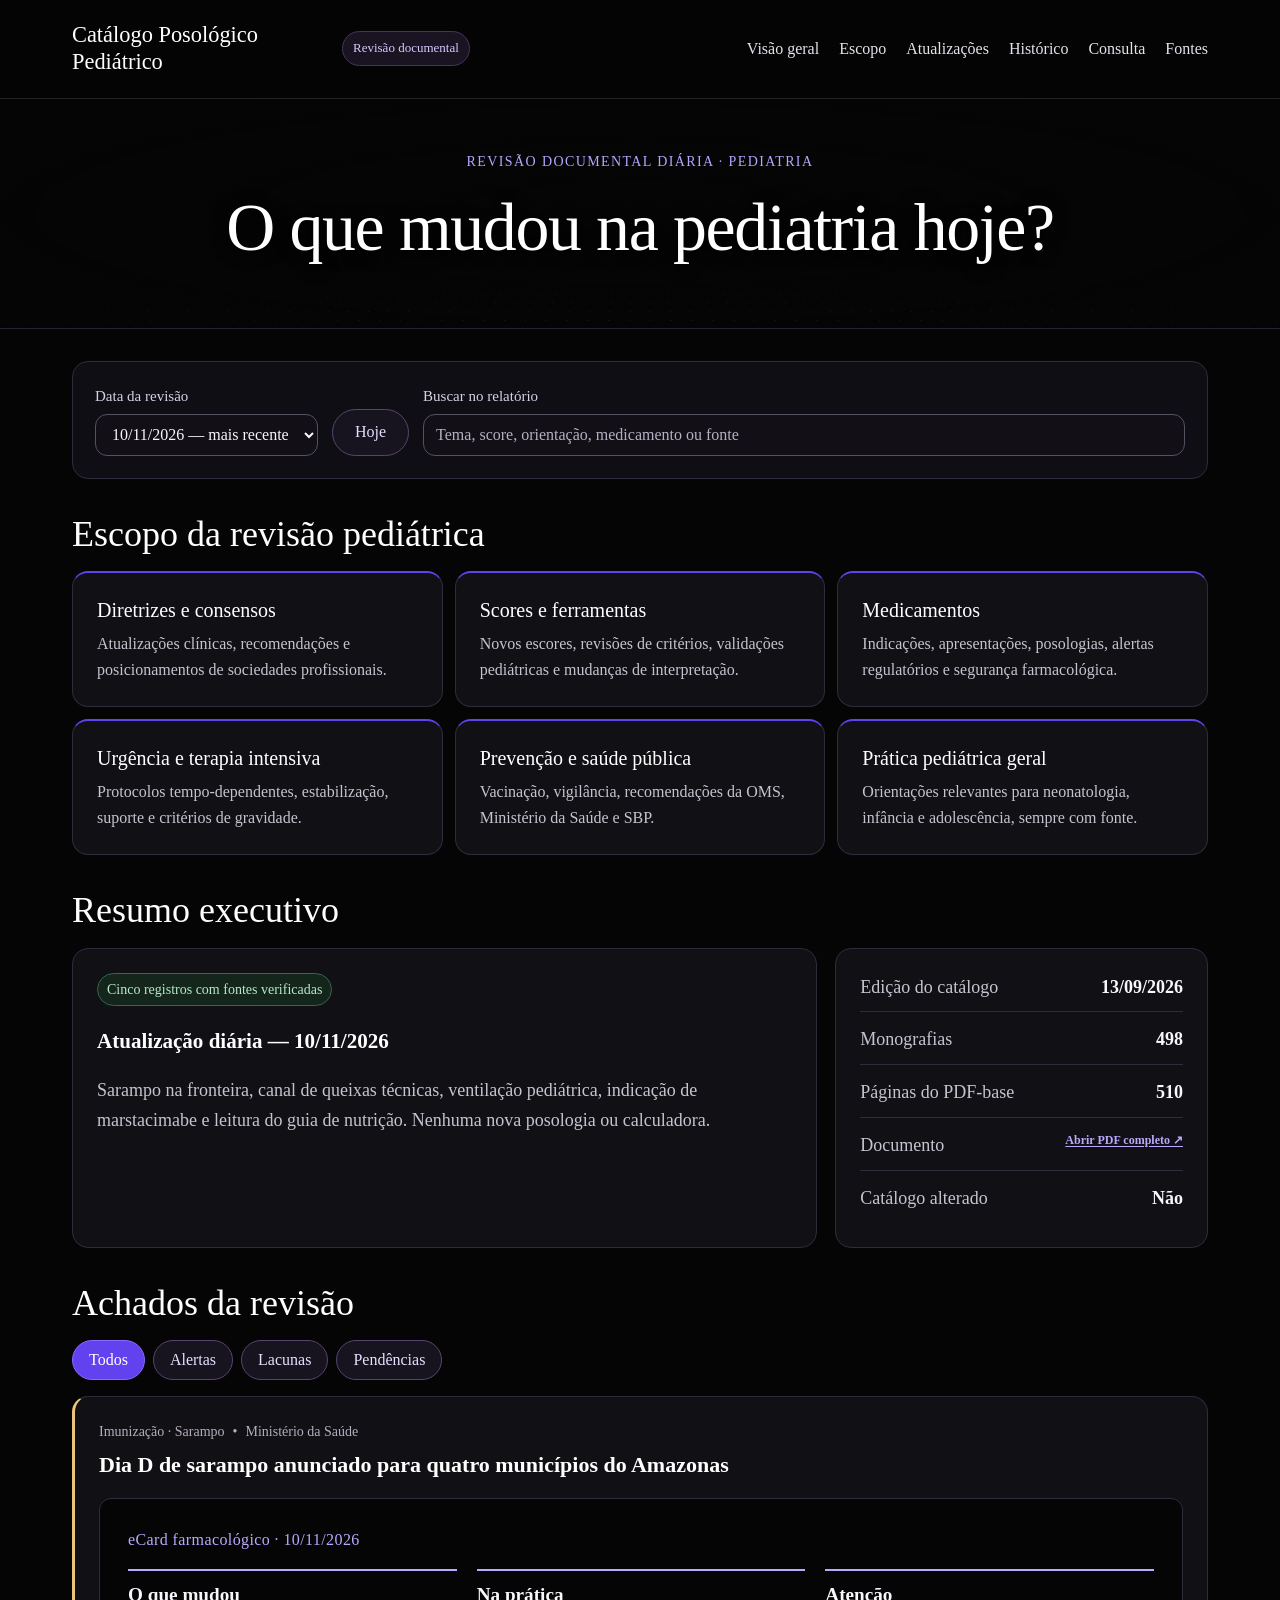
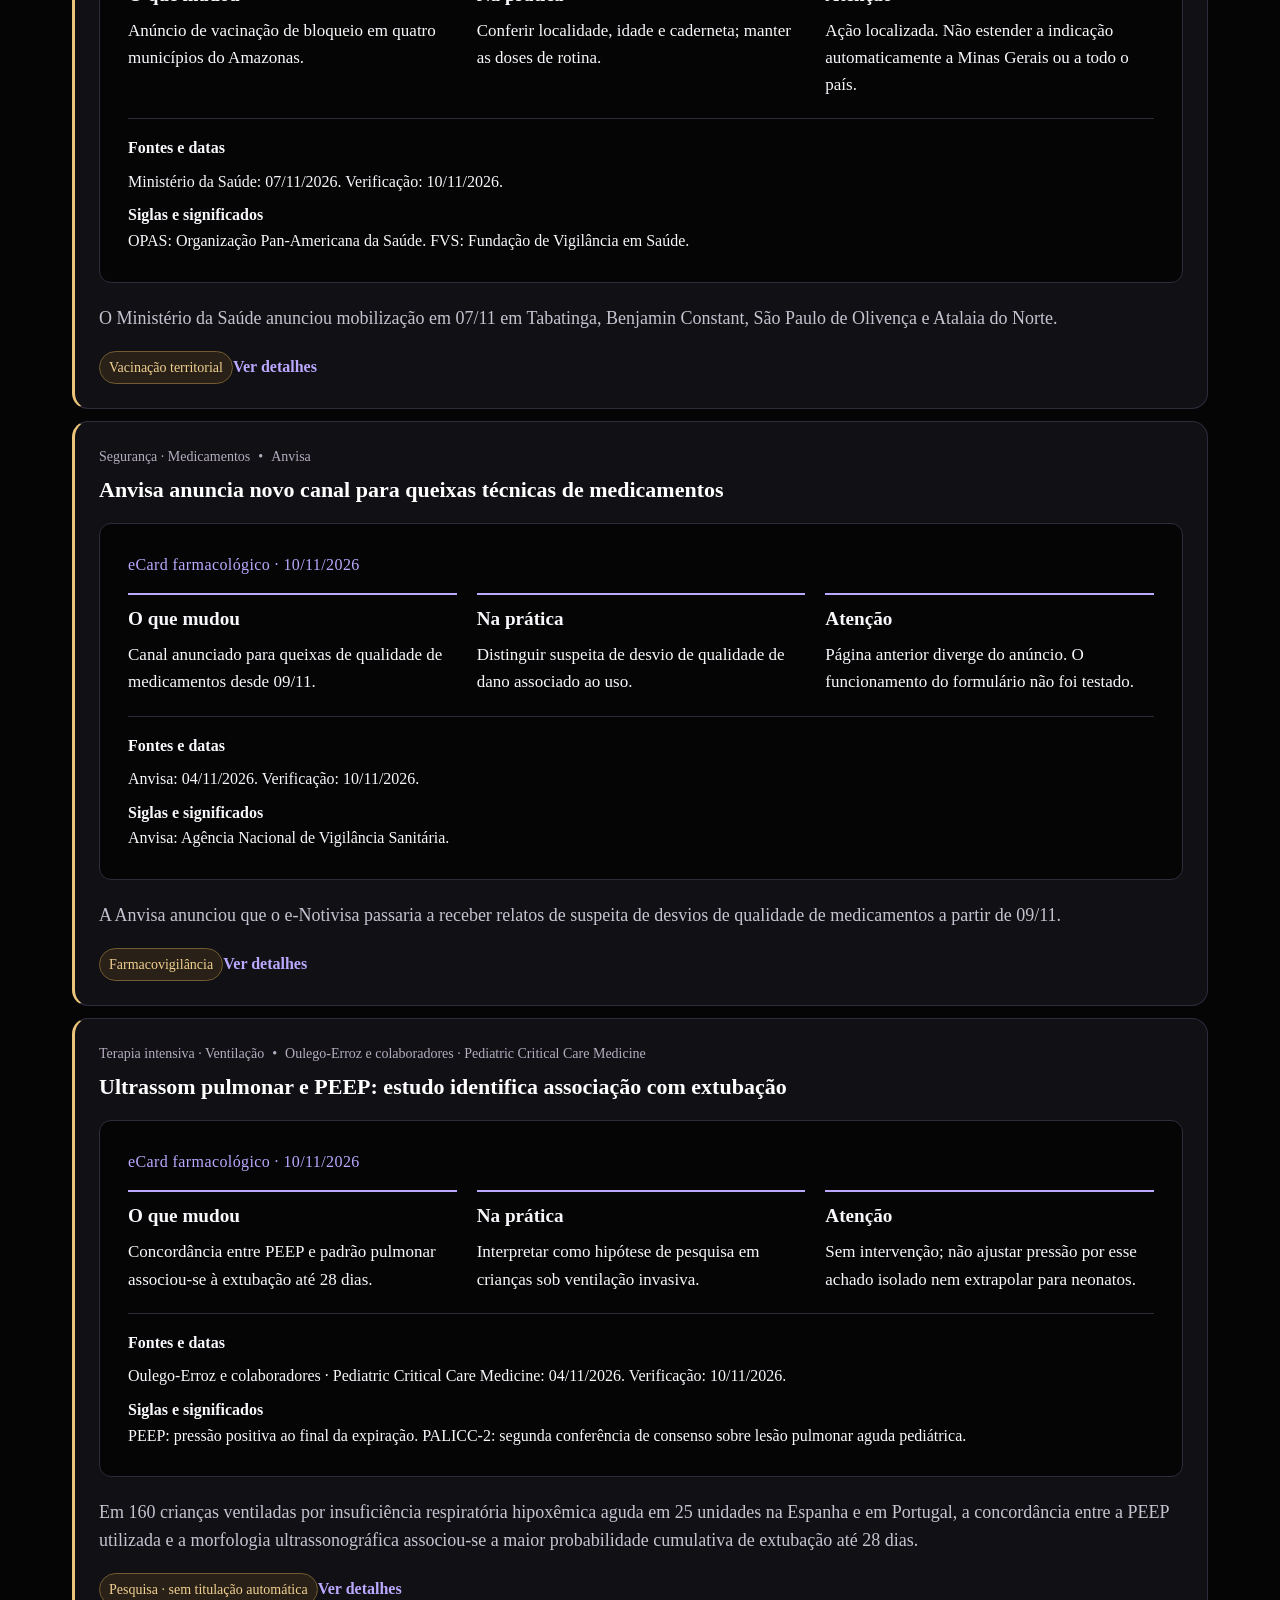
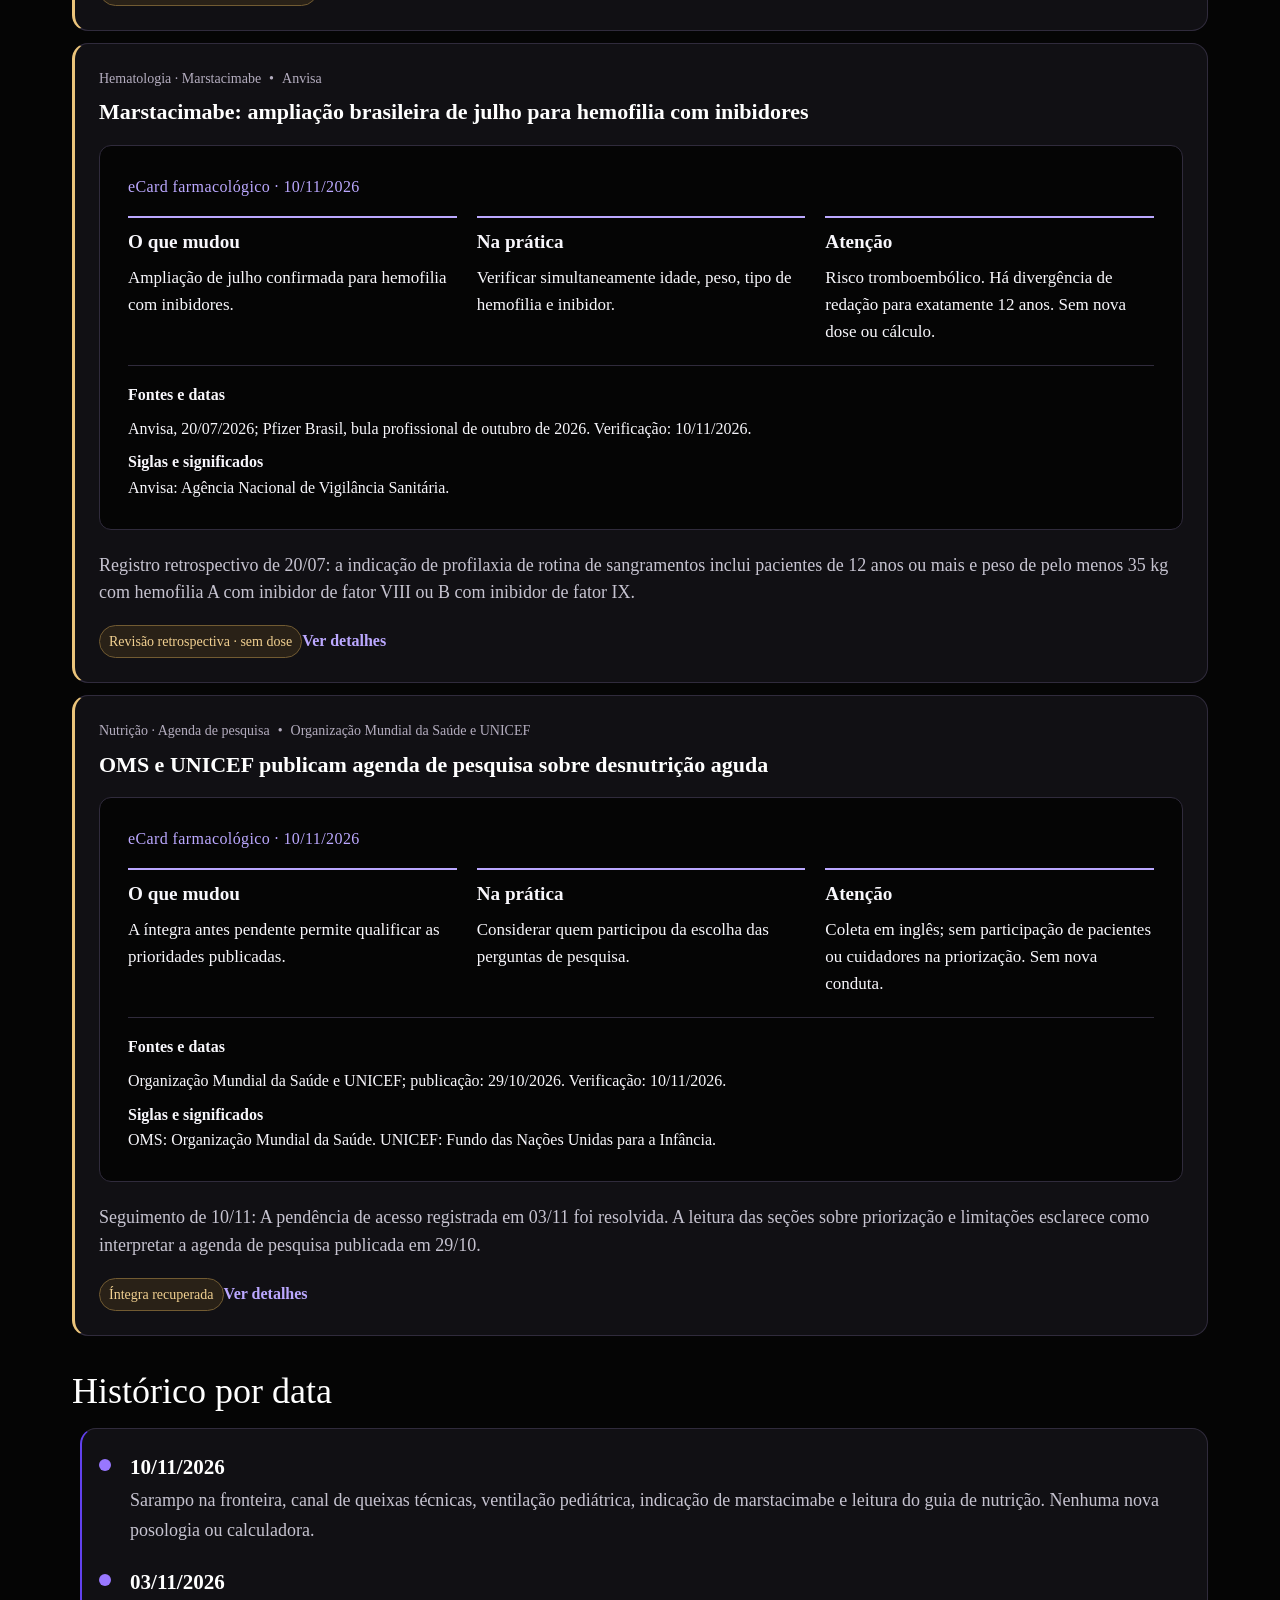
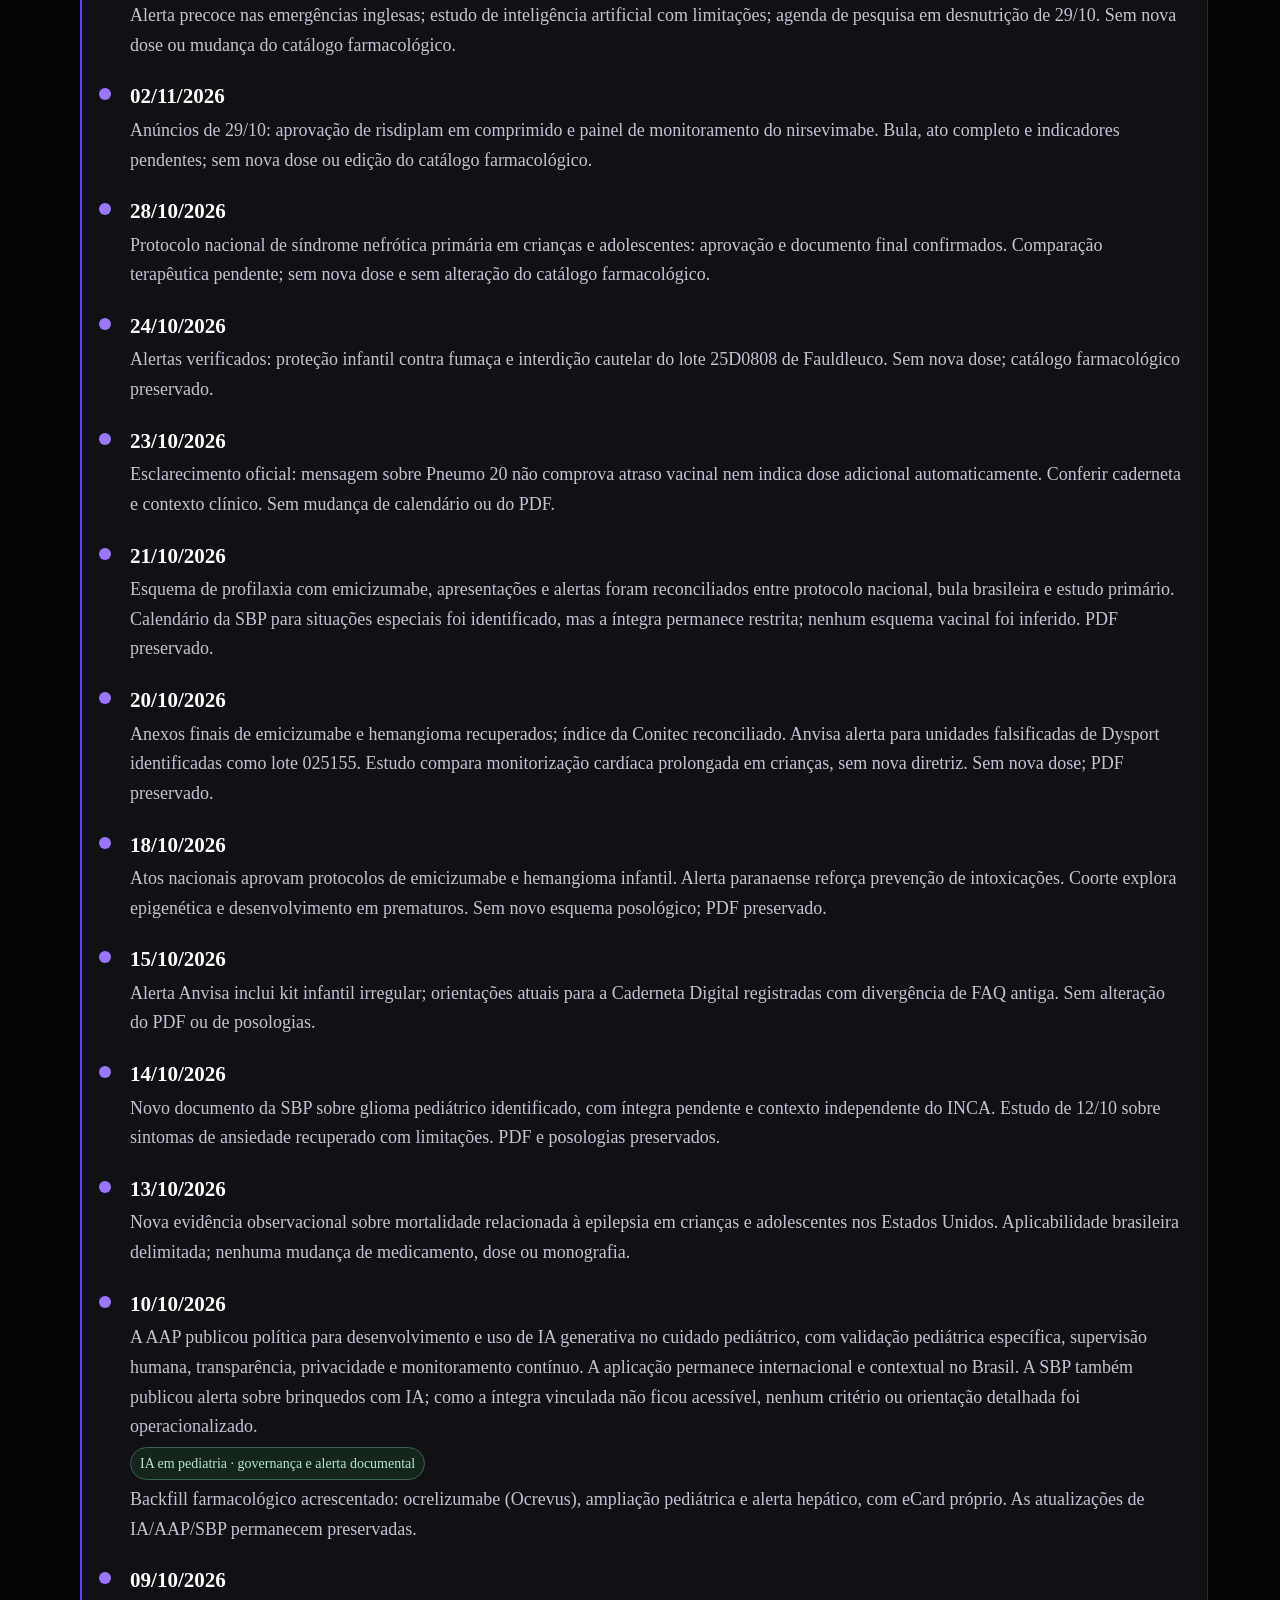
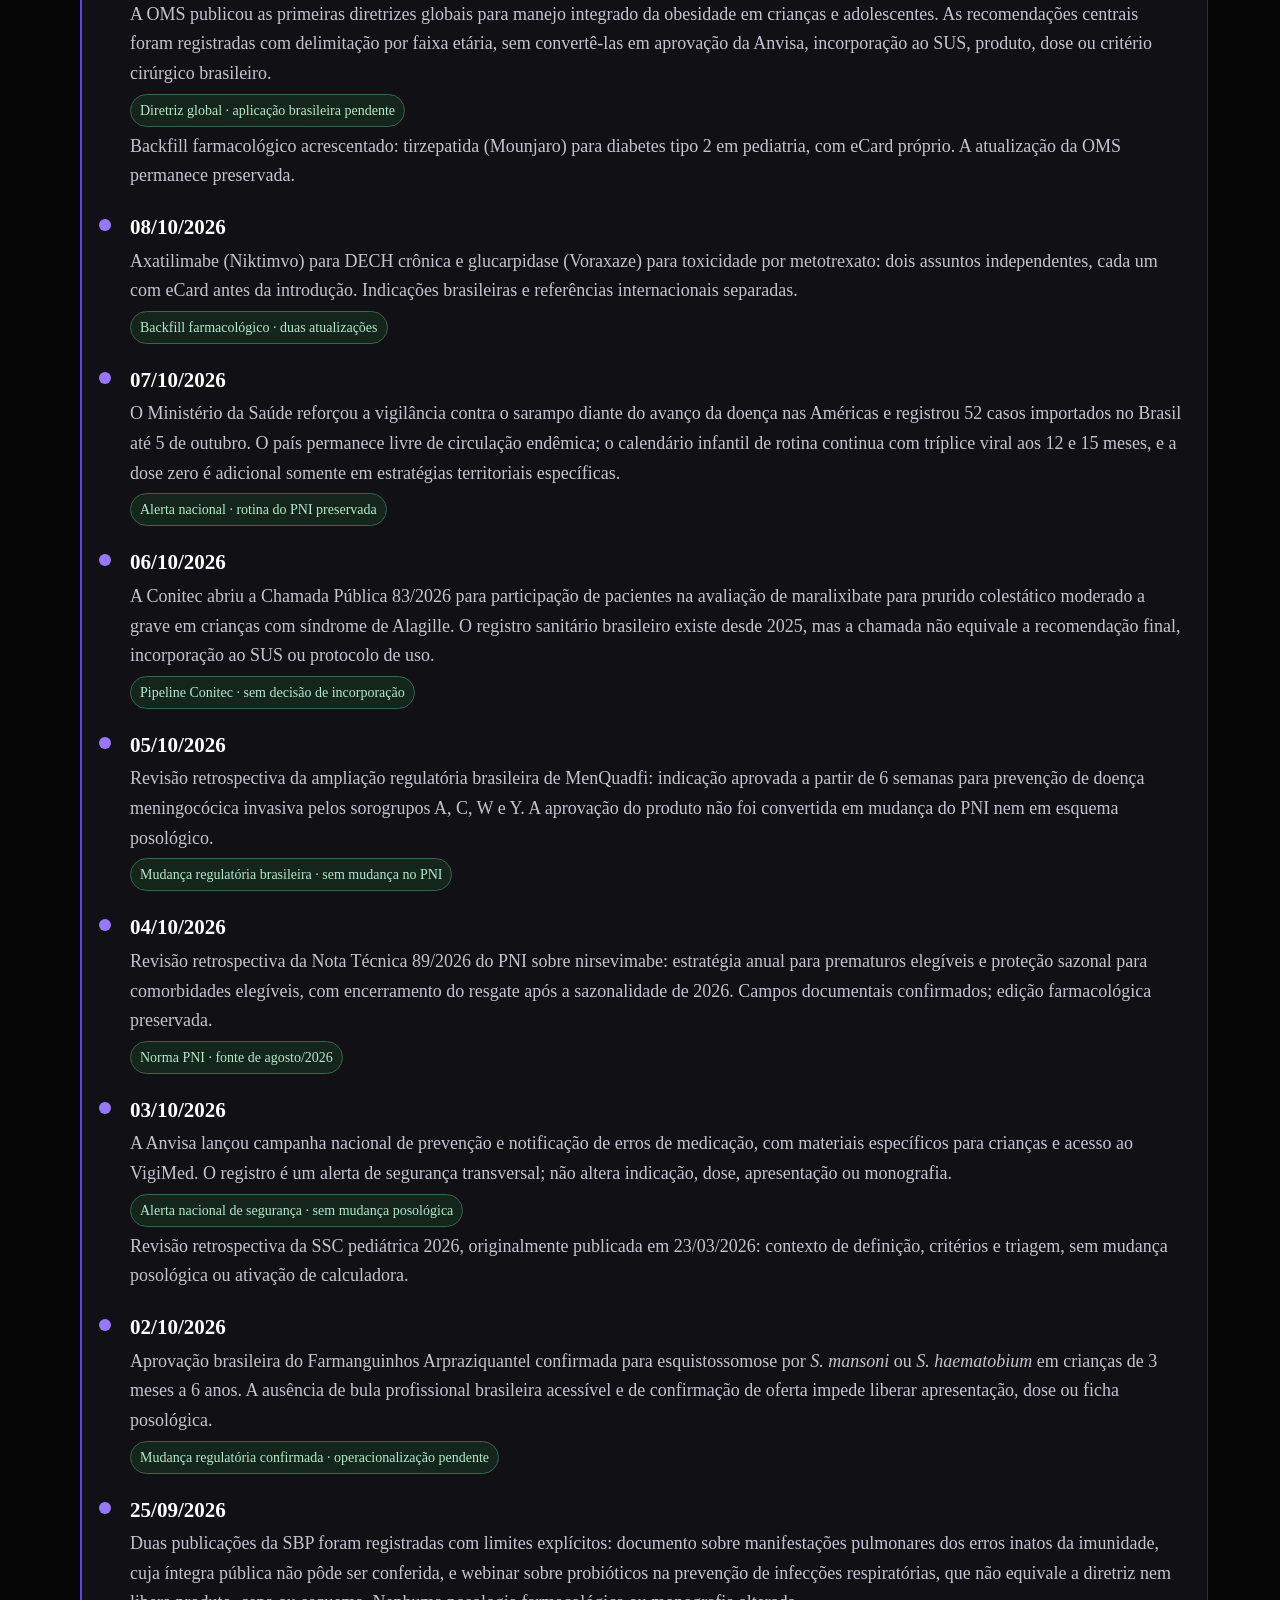
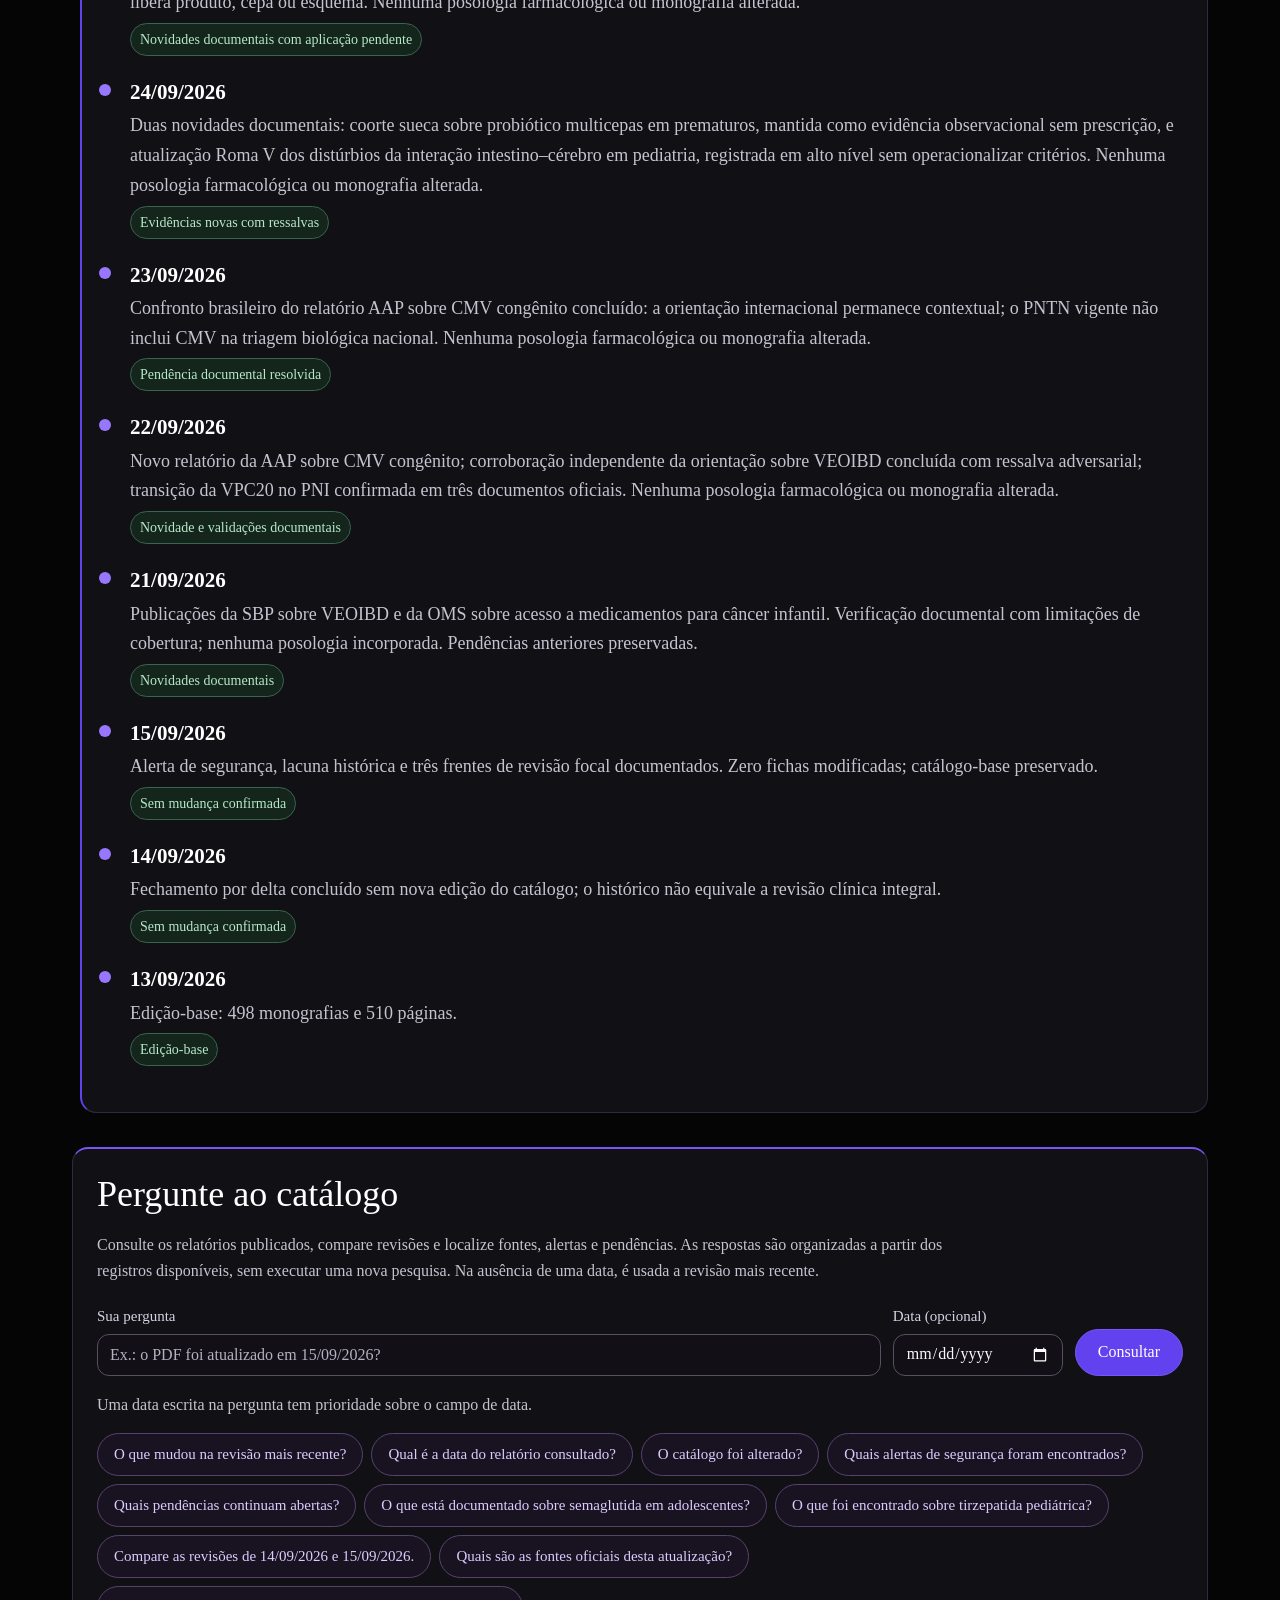
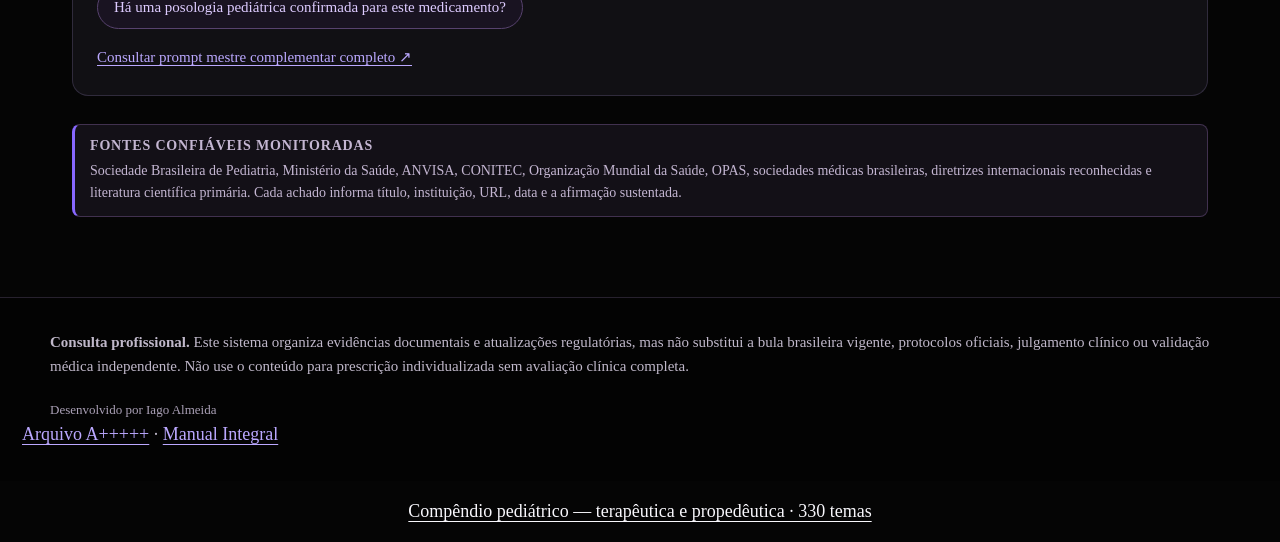
==== commit 0847053e: "catalogo: v77 — revisao 10/11/2026 (sarampo fronteira, e-Notivisa, PEEP ultrassom, marstacimabe, gui" ====
--- a/index.html
+++ b/index.html
@@ -23,7 +23,7 @@
 <header><div class="top"><div class="brand">Catálogo Posológico Pediátrico</div><span class="status">Revisão documental</span><button class="mobile" aria-expanded="false" aria-controls="nav">Menu</button><nav id="nav"><a href="#visao">Visão geral</a><a href="#escopo">Escopo</a><a href="#achados">Atualizações</a><a href="#historico">Histórico</a><a href="#consulta">Consulta</a><a href="#fontes">Fontes</a></nav></div></header>
 <div class="hero" id="visao"><div class="hero-inner"><div class="eyebrow">Revisão documental diária · Pediatria</div><h1>O que mudou na pediatria hoje?</h1></div></div>
 <main>
-  <div class="toolbar"><div class="control"><label for="date">Data da revisão</label><select id="date"><option value="2026-11-03">03/11/2026 — mais recente</option><option value="2026-11-02">02/11/2026</option><option value="2026-10-28">28/10/2026</option><option value="2026-10-24">24/10/2026</option><option value="2026-10-23">23/10/2026</option><option value="2026-10-21">21/10/2026</option>
+  <div class="toolbar"><div class="control"><label for="date">Data da revisão</label><select id="date"><option value="2026-11-10">10/11/2026 — mais recente</option><option value="2026-11-03">03/11/2026</option><option value="2026-11-02">02/11/2026</option><option value="2026-10-28">28/10/2026</option><option value="2026-10-24">24/10/2026</option><option value="2026-10-23">23/10/2026</option><option value="2026-10-21">21/10/2026</option>
 <option value="2026-10-20">20/10/2026</option>
 <option value="2026-10-18">18/10/2026</option>
 <option value="2026-10-15">15/10/2026</option>
@@ -51,6 +51,7 @@
   <section><h2>Resumo executivo</h2><div class="summary"><article class="panel"><span class="badge" id="statusBadge">Sem mudança confirmada</span><h3 id="reportTitle">Atualização diária — 15/09/2026</h3><p id="summaryText"></p></article><aside class="panel facts"><div class="fact"><span>Edição do catálogo</span><strong>13/09/2026</strong></div><div class="fact"><span>Monografias</span><strong>498</strong></div><div class="fact"><span>Páginas do PDF-base</span><strong>510</strong></div><div class="fact"><span>Documento</span><a class="pdf-link" href="catalogo-base.pdf" target="_blank" rel="noopener">Abrir PDF completo ↗</a></div><div class="fact"><span>Catálogo alterado</span><strong id="changed">Não</strong></div></aside></div></section>
   <section id="achados"><h2>Achados da revisão</h2><div class="filters"><button class="chip active" data-filter="all">Todos</button><button class="chip" data-filter="alerta">Alertas</button><button class="chip" data-filter="lacuna">Lacunas</button><button class="chip" data-filter="pendencia">Pendências</button></div><div class="cards" id="cards"></div></section>
   <section id="historico"><h2>Histórico por data</h2><div class="panel timeline">
+<div class="event"><h3>10/11/2026</h3><p>Sarampo na fronteira, canal de queixas técnicas, ventilação pediátrica, indicação de marstacimabe e leitura do guia de nutrição. Nenhuma nova posologia ou calculadora.</p></div>
 <div class="event"><h3>03/11/2026</h3><p>Alerta precoce nas emergências inglesas; estudo de inteligência artificial com limitações; agenda de pesquisa em desnutrição de 29/10. Sem nova dose ou mudança do catálogo farmacológico.</p></div>
 <div class="event"><h3>02/11/2026</h3><p>Anúncios de 29/10: aprovação de risdiplam em comprimido e painel de monitoramento do nirsevimabe. Bula, ato completo e indicadores pendentes; sem nova dose ou edição do catálogo farmacológico.</p></div>
 <div class="event"><h3>28/10/2026</h3><p>Protocolo nacional de síndrome nefrótica primária em crianças e adolescentes: aprovação e documento final confirmados. Comparação terapêutica pendente; sem nova dose e sem alteração do catálogo farmacológico.</p></div>
@@ -240,8 +241,10 @@
 sourceRegistry.push({"id": "s146", "title": "PCDT da Síndrome Nefrótica Primária em crianças e adolescentes — Portaria Conjunta nº 87/2026", "institution": "Ministério da Saúde", "published": "15/10/2026; publicação do ato: 20/10/2026", "accessed": "28/10/2026", "url": "https://www.gov.br/saude/pt-br/assuntos/pcdt/s/sindrome-nefrotica-primaria-em-criancas-e-adolescentes", "status": "Documento final disponível, 89 páginas; ato de aprovação e escopo conferidos; comparação terapêutica integral pendente"},{"id": "s147", "title": "Índice S dos Protocolos Clínicos e Diretrizes Terapêuticas", "institution": "Ministério da Saúde", "published": "Arquivo pediátrico disponibilizado em 26/10/2026", "accessed": "28/10/2026", "url": "https://www.gov.br/saude/pt-br/assuntos/pcdt/s", "status": "Data de disponibilização do arquivo conferida; não confundir com publicação do ato"},{"id": "s148", "title": "Legislação Diária Nacional — 20 de outubro de 2026", "institution": "Conasems", "published": "20/10/2026", "accessed": "28/10/2026", "url": "https://portal.conasems.org.br/legislacao-diaria/2882_legislacao-diaria-nacional-20-de-outubro-de-2026", "status": "Corrobora título, número e data de publicação; link ao DOU retornou 502"});
 sourceRegistry.push({"id": "s149", "title": "Anvisa aprova medicamento para tratamento de atrofia muscular espinhal (AME)", "institution": "Agência Nacional de Vigilância Sanitária", "published": "29/10/2026", "accessed": "02/11/2026", "url": "https://www.gov.br/anvisa/pt-br/assuntos/noticias-anvisa/2026/anvisa-aprova-medicamento-para-tratamento-da-ame", "status": "Anúncio regulatório original conferido; íntegra do ato e bula da nova apresentação pendentes"},{"id": "s150", "title": "Ministério da Saúde disponibiliza painel para monitorar imunização contra o Vírus Sincicial Respiratório (VSR)", "institution": "Ministério da Saúde", "published": "29/10/2026", "accessed": "02/11/2026", "url": "https://www.gov.br/saude/pt-br/assuntos/noticias/2026/outubro/ministerio-da-saude-disponibiliza-painel-para-monitorar-imunizacao-contra-o-virus-sincicial-respiratorio-vsr/", "status": "Anúncio ministerial conferido; acesso ao painel interativo e seus indicadores não verificados"});
 sourceRegistry.push({"id":"s151","title":"RCPCH comments on roll out of child alert system in A&Es","institution":"Royal College of Paediatrics and Child Health","published":"02/11/2026","url":"https://www.rcpch.ac.uk/news-events/news/2026-11/rcpch-comments-roll-out-child-alert-system-aes","status":"Anúncio de implementação na Inglaterra; não demonstra benefício em desfechos ou adoção brasileira","accessed":"03/11/2026"},{"id":"s152","title":"UK paediatric early warning systems — FAQs","institution":"Royal College of Paediatrics and Child Health","published":"Atualizada em 03/11/2026","url":"https://www.rcpch.ac.uk/resources/UK-paediatric-early-warning-systems","status":"FAQ consultada; emergência e enfermaria usam versões distintas","accessed":"03/11/2026"},{"id":"s153","title":"Evaluating the AI-predictive potential of the PIC database for pediatric ICU mortality","institution":"Pediatric Research · Bravo, Ramos Garzon e Fajardo","published":"02/11/2026","url":"https://www.nature.com/articles/s41390-026-05451-0","status":"Pesquisa retrospectiva sem validação externa; divergência numérica interna","accessed":"03/11/2026"},{"id":"s154","title":"Paediatric Intensive Care database — version 1.1.0","institution":"PhysioNet","published":"Versão 1.1.0; data editorial não confirmada nesta revisão","url":"https://physionet.org/content/picdb/1.1.0/","status":"Documentação da procedência; não valida o desempenho do modelo","accessed":"03/11/2026"},{"id":"s155","title":"WHO/UNICEF guide for research on wasting and nutritional oedema in infants and children under 5 years","institution":"Organização Mundial da Saúde · UNICEF","published":"29/10/2026","url":"https://www.who.int/publications/i/item/9789240125667","status":"Página oficial lida; PDF integral não recuperado","accessed":"03/11/2026"},{"id":"s156","title":"Implementation guidance on the management of wasting and nutritional oedema (acute malnutrition) in infants and children aged under 5 years in inpatient and outpatient settings","institution":"Organização Mundial da Saúde","published":"17/09/2026","url":"https://www.who.int/publications/i/item/9789240122840","status":"Página consultada para distinguir orientação operacional da nova agenda de pesquisa","accessed":"03/11/2026"});
+sourceRegistry.push({"id":"s157","title":"Dia D de vacinação contra o sarampo mobiliza a tríplice fronteira neste sábado (7)","institution":"Ministério da Saúde","published":"07/11/2026","url":"https://www.gov.br/saude/pt-br/assuntos/noticias/2026/novembro/dia-d-de-vacinacao-contra-o-sarampo-mobiliza-a-triplice-fronteira-neste-sabado-7","status":"Comunicado da ação e do público; não é balanço de cobertura","accessed":"10/11/2026"},{"id":"s158","title":"Amazonas reforça vacinação contra o sarampo na região da tríplice fronteira","institution":"Fundação de Vigilância em Saúde do Amazonas","published":"Atualização em 02/11/2026","url":"https://www.fvs.am.gov.br/detalhe_noticia/amazonas-reforca-vacinacao-contra-o-sarampo-na-regiao-da-triplice-fronteira","status":"Estratégia regional anterior, com relação municipal própria; não confirma a lista do Dia D","accessed":"10/11/2026"},{"id":"s160","title":"Situation Report #15: Measles in the Americas Region","institution":"Organização Pan-Americana da Saúde","published":"Documento de 05/11/2026; página de 06/11/2026","url":"https://www.paho.org/en/documents/situation-report-15-measles-americas-region-6-november-2026","status":"Contexto regional anterior à ação; dados de todas as idades","accessed":"10/11/2026"},{"id":"s161","title":"e-Notivisa passará a receber notificações de queixas técnicas de medicamentos","institution":"Anvisa","published":"04/11/2026","url":"https://www.gov.br/anvisa/pt-br/assuntos/noticias-anvisa/2026/e-notivisa-passara-a-receber-notificacoes-de-queixas-tecnicas-de-medicamentos","status":"Mudança anunciada com início previsto em 09/11; formulário não testado","accessed":"10/11/2026"},{"id":"s162","title":"e-Notivisa","institution":"Anvisa","published":"Última modificação: 07/04/2026","url":"https://www.gov.br/anvisa/pt-br/assuntos/fiscalizacao-e-monitoramento/notificacoes/e-notivisa","status":"Página anterior ainda exclui medicamentos; divergência documental","accessed":"10/11/2026"},{"id":"s163","title":"Lung Morphology Assessed by Ultrasound and Positive End-Expiratory Pressure During Mechanical Ventilation for Acute Hypoxemic Respiratory Failure","institution":"Oulego-Erroz e colaboradores · Pediatric Critical Care Medicine","published":"04/11/2026","url":"https://doi.org/10.1097/PCC.0000000000004073","status":"Análise exploratória secundária de coorte; não houve intervenção","accessed":"10/11/2026"},{"id":"s164","title":"Registro bibliográfico do estudo sobre morfologia pulmonar e PEEP","institution":"PubMed","published":"04/11/2026","url":"https://pubmed.ncbi.nlm.nih.gov/42980518/","status":"Mesmo estudo; não é replicação independente","accessed":"10/11/2026"},{"id":"s165","title":"Executive Summary of the Second International Guidelines for the Diagnosis and Management of Pediatric Acute Respiratory Distress Syndrome","institution":"PALICC-2 · Pediatric Critical Care Medicine","published":"2023","url":"https://pmc.ncbi.nlm.nih.gov/articles/PMC9848214/","status":"Diretriz anterior para contextualização; o estudo não modifica essa diretriz","accessed":"10/11/2026"},{"id":"s166","title":"Hympavzi (marstacimabe) — ampliação de indicação","institution":"Anvisa","published":"20/07/2026","url":"https://www.gov.br/anvisa/pt-br/assuntos/medicamentos/novos-medicamentos-e-indicacoes/hympavzitm-marstacimabe","status":"Registro retrospectivo; não é aprovação de novembro","accessed":"10/11/2026"},{"id":"s167","title":"Marstacimab prophylaxis in people with hemophilia A or B and inhibitors: results from the phase 3 BASIS trial","institution":"Blood · estudo BASIS","published":"Publicação on-line em 06/12/2025; edição em 26/02/2026","url":"https://pmc.ncbi.nlm.nih.gov/articles/PMC13054428/","status":"Estudo primário aberto de braço único; não demonstra oferta brasileira","accessed":"10/11/2026"},{"id":"s168","title":"Hympavzi — bula profissional brasileira, HYMSOI_11","institution":"Pfizer Brasil","published":"02/10/2026; aprovação pela Anvisa em 13/10/2026","url":"https://www.pfizer.com.br/files/Hympavzi_Profissional_de_Saude_HYMSOI_11.pdf","status":"Seção 1 confirma ampliação com inibidores; redação etária do frontispício diverge da seção de indicação","accessed":"10/11/2026"},{"id":"s169","title":"WHO/UNICEF guide for research on wasting and nutritional oedema in infants and children under 5 years — íntegra","institution":"Organização Mundial da Saúde e UNICEF","published":"29/10/2026","url":"https://iris.who.int/server/api/core/bitstreams/2c8a47af-d5c8-488d-bb32-b87123cf758d/content","status":"Resumo, seção 3.A, limitações e anexos conferidos; não é protocolo terapêutico","accessed":"10/11/2026"});
 const sourceById=Object.fromEntries(sourceRegistry.map(source=>[source.id,source]));
 const reports={
+'2026-11-10':{"status":"Cinco registros com fontes verificadas","summary":"Sarampo na fronteira, canal de queixas técnicas, ventilação pediátrica, indicação de marstacimabe e leitura do guia de nutrição. Nenhuma nova posologia ou calculadora.","pending":41,"catalogMetadata":{"edition":"2026-09-13","changed":false,"confirmed":5,"status":"Cinco registros documentais ou científicos; sem mudança posológica","carry":["2026-11-03","2026-11-02","2026-10-28","2026-10-24","2026-10-23","2026-10-21","2026-10-20","2026-10-18","2026-10-15","2026-10-14","2026-10-13","2026-10-10","2026-10-09","2026-10-07","2026-10-06","2026-10-05","2026-10-04","2026-10-03","2026-10-02","2026-09-26","2026-09-25","2026-09-24","2026-09-23","2026-09-22","2026-09-21","2026-09-15","2026-09-14"],"carryTypes":["pendencia","contextual","alerta","lacuna"]},"items":[{"id":"sarampo-fronteira-20261110","type":"contextual","drug":"Imunização · Sarampo","title":"Dia D de sarampo anunciado para quatro municípios do Amazonas","text":"O Ministério da Saúde anunciou mobilização em 07/11 em Tabatinga, Benjamin Constant, São Paulo de Olivença e Atalaia do Norte.","detail":"Na ação, a dose zero da tríplice viral destina-se a crianças de 6 meses a 11 meses e 29 dias e não substitui as doses de rotina. O informe regional da OPAS cobre todas as idades até 31/10; não mede cobertura da campanha. O comunicado estadual de 02/11 descreve outra etapa: não confundir suas listas municipais.","classification":"Ação territorial anunciada · calendário nacional de rotina preservado","age":"Dose zero na ação: 6 meses a 11 meses e 29 dias","evidence":"Comunicado ministerial; documentação regional da FVS e OPAS; confronto com calendário nacional e datas das mobilizações.","pendingFields":["Cobertura alcançada e resultados locais não confirmados pelo anúncio"],"sources":["s157","s158","s76","s160"],"source":"Ministério da Saúde","url":"https://www.gov.br/saude/pt-br/assuntos/noticias/2026/novembro/dia-d-de-vacinacao-contra-o-sarampo-mobiliza-a-triplice-fronteira-neste-sabado-7","badge":"Vacinação territorial","ecard":{"alt":"eCard — Imunização · Sarampo — 10/11/2026","date":"10/11/2026","change":"Anúncio de vacinação de bloqueio em quatro municípios do Amazonas.","practice":"Conferir localidade, idade e caderneta; manter as doses de rotina.","warning":"Ação localizada. Não estender a indicação automaticamente a Minas Gerais ou a todo o país.","acronyms":"OPAS: Organização Pan-Americana da Saúde. FVS: Fundação de Vigilância em Saúde.","sourcesLabel":"Ministério da Saúde: 07/11/2026. Verificação: 10/11/2026."}},{"id":"enotivisa-queixas-20261110","type":"contextual","drug":"Segurança · Medicamentos","title":"Anvisa anuncia novo canal para queixas técnicas de medicamentos","text":"A Anvisa anunciou que o e-Notivisa passaria a receber relatos de suspeita de desvios de qualidade de medicamentos a partir de 09/11.","detail":"Exemplos incluem partículas, defeitos na embalagem e falhas de dosadores. Se o uso do medicamento causar dano à saúde, o comunicado indica encaminhamento ao VigiMed. A página de perguntas frequentes, atualizada em abril, ainda exclui medicamentos. O formulário autenticado não foi testado; não se confirma sua disponibilidade operacional.","classification":"Mudança de canal anunciada · divergência entre páginas da agência","age":"Todas as idades; pertinente à segurança do uso pediátrico","evidence":"Anúncio original, confronto com orientação sobre dano e consulta adversarial à página anterior. As fontes são da mesma entidade.","pendingFields":["Confirmar atualização da página de perguntas frequentes e funcionamento do fluxo autenticado"],"sources":["s161","s162"],"source":"Anvisa","url":"https://www.gov.br/anvisa/pt-br/assuntos/noticias-anvisa/2026/e-notivisa-passara-a-receber-notificacoes-de-queixas-tecnicas-de-medicamentos","badge":"Farmacovigilância","ecard":{"alt":"eCard — Segurança · Medicamentos — 10/11/2026","date":"10/11/2026","change":"Canal anunciado para queixas de qualidade de medicamentos desde 09/11.","practice":"Distinguir suspeita de desvio de qualidade de dano associado ao uso.","warning":"Página anterior diverge do anúncio. O funcionamento do formulário não foi testado.","acronyms":"Anvisa: Agência Nacional de Vigilância Sanitária.","sourcesLabel":"Anvisa: 04/11/2026. Verificação: 10/11/2026."}},{"id":"peep-ultrassom-20261110","type":"contextual","drug":"Terapia intensiva · Ventilação","title":"Ultrassom pulmonar e PEEP: estudo identifica associação com extubação","text":"Em 160 crianças ventiladas por insuficiência respiratória hipoxêmica aguda em 25 unidades na Espanha e em Portugal, a concordância entre a PEEP utilizada e a morfologia ultrassonográfica associou-se a maior probabilidade cumulativa de extubação até 28 dias.","detail":"Análise secundária exploratória de uma coorte prospectiva. A concordância foi classificada retrospectivamente. Não houve alocação de pressão pelo ultrassom. A associação não demonstra benefício causal nem define pressão ideal para um paciente; não cria limiar, protocolo ou calculadora.","classification":"Evidência observacional nova · sem mudança de conduta","age":"1 mês a 18 anos; não inclui neonatos","evidence":"Artigo primário, confronto do registro bibliográfico com diretriz PALICC-2 anterior e leitura adversarial do desenho não intervencionista. Indexação não é replicação.","pendingFields":["Aguardar avaliação prospectiva de estratégia antes de converter a associação em recomendação"],"sources":["s163","s164","s165"],"source":"Oulego-Erroz e colaboradores · Pediatric Critical Care Medicine","url":"https://doi.org/10.1097/PCC.0000000000004073","badge":"Pesquisa · sem titulação automática","ecard":{"alt":"eCard — Terapia intensiva · Ventilação — 10/11/2026","date":"10/11/2026","change":"Concordância entre PEEP e padrão pulmonar associou-se à extubação até 28 dias.","practice":"Interpretar como hipótese de pesquisa em crianças sob ventilação invasiva.","warning":"Sem intervenção; não ajustar pressão por esse achado isolado nem extrapolar para neonatos.","acronyms":"PEEP: pressão positiva ao final da expiração. PALICC-2: segunda conferência de consenso sobre lesão pulmonar aguda pediátrica.","sourcesLabel":"Oulego-Erroz e colaboradores · Pediatric Critical Care Medicine: 04/11/2026. Verificação: 10/11/2026."}},{"id":"marstacimabe-inibidores-20261110","drug":"Hematologia · Marstacimabe","title":"Marstacimabe: ampliação brasileira de julho para hemofilia com inibidores","text":"Registro retrospectivo de 20/07: a indicação de profilaxia de rotina de sangramentos inclui pacientes de 12 anos ou mais e peso de pelo menos 35 kg com hemofilia A com inibidor de fator VIII ou B com inibidor de fator IX.","detail":"O critério laboratorial inferior a 1% descrito pela Anvisa qualifica o ramo sem inibidores; não transferir ao ramo com inibidores. A seção 1 da bula profissional de outubro confirma 12 anos ou mais e pelo menos 35 kg; o frontispício usa “acima de 12 anos”. A divergência é relevante para quem tem exatamente 12 anos. A apresentação descrita é uma caneta preenchida por embalagem, com 150 mg em 1,0 mL, para uso subcutâneo. Esse teor identifica o produto, não uma dose prescrita. Não se infere seringa ou estoque. Há risco tromboembólico, inclusive com agentes hemostáticos adicionais. O estudo BASIS foi aberto e de braço único. O registro não determina acesso no sistema público.","age":"A partir de 12 anos e 35 kg; hemofilias e inibidores especificados no comunicado","classification":"Ampliação regulatória confirmada · registro retrospectivo","evidence":"Comunicado da Anvisa, estudo primário BASIS e bula brasileira de outubro. O ato e a seção 1 concordam sobre os limites; confronto adversarial identifica divergência no frontispício. Nenhum cálculo liberado.","pendingFields":["Esclarecer a divergência etária do frontispício; verificar elegibilidade individual com o centro de hemofilia antes de prescrever."],"sources":["s166","s167","s168"],"type":"contextual","source":"Anvisa","url":"https://www.gov.br/anvisa/pt-br/assuntos/medicamentos/novos-medicamentos-e-indicacoes/hympavzitm-marstacimabe","badge":"Revisão retrospectiva · sem dose","ecard":{"date":"10/11/2026","alt":"eCard — Hematologia · Marstacimabe — 10/11/2026","change":"Ampliação de julho confirmada para hemofilia com inibidores.","practice":"Verificar simultaneamente idade, peso, tipo de hemofilia e inibidor.","warning":"Risco tromboembólico. Há divergência de redação para exatamente 12 anos. Sem nova dose ou cálculo.","acronyms":"Anvisa: Agência Nacional de Vigilância Sanitária.","sourcesLabel":"Anvisa, 20/07/2026; Pfizer Brasil, bula profissional de outubro de 2026. Verificação: 10/11/2026."}},{"id":"oms-guia-nutricao-integra-20261110","drug":"Nutrição · Agenda de pesquisa","title":"OMS e UNICEF publicam agenda de pesquisa sobre desnutrição aguda","text":"Seguimento de 10/11: A pendência de acesso registrada em 03/11 foi resolvida. A leitura das seções sobre priorização e limitações esclarece como interpretar a agenda de pesquisa publicada em 29/10.","detail":"Pacientes e cuidadores não participaram da priorização; a coleta foi feita em inglês. Isso limita a representatividade das prioridades. Resumo, seção 3.A, limitações 7.A/B e anexos foram conferidos. O seguimento não altera tratamento ou critérios de internação.","age":"Menores de 5 anos; guia para pesquisa","classification":"Avanço documental · pendência de acesso resolvida","evidence":"Página da publicação, PDF original e confronto com a finalidade do guia e suas limitações. Documentos da mesma publicação não constituem replicação independente.","pendingFields":[],"sources":["s169","s155"],"type":"contextual","source":"Organização Mundial da Saúde e UNICEF","url":"https://iris.who.int/server/api/core/bitstreams/2c8a47af-d5c8-488d-bb32-b87123cf758d/content","badge":"Íntegra recuperada","ecard":{"date":"10/11/2026","alt":"eCard — Nutrição · Seguimento documental — 10/11/2026","change":"A íntegra antes pendente permite qualificar as prioridades publicadas.","practice":"Considerar quem participou da escolha das perguntas de pesquisa.","warning":"Coleta em inglês; sem participação de pacientes ou cuidadores na priorização. Sem nova conduta.","acronyms":"OMS: Organização Mundial da Saúde. UNICEF: Fundo das Nações Unidas para a Infância.","sourcesLabel":"Organização Mundial da Saúde e UNICEF; publicação: 29/10/2026. Verificação: 10/11/2026."}}]},
 '2026-11-03':{"status":"Três atualizações documentadas, com limites explícitos","summary":"Alerta precoce nas emergências inglesas, limites de inteligência artificial e agenda de pesquisa em desnutrição. Sem nova dose, calculadora ou edição do catálogo farmacológico.","pending":38,"catalogMetadata":{"edition":"2026-09-13","changed":false,"confirmed":3,"status":"Três registros informativos; nenhuma nova conduta farmacológica","carry":["2026-11-02","2026-10-28","2026-10-24","2026-10-23","2026-10-21","2026-10-20","2026-10-18","2026-10-15","2026-10-14","2026-10-13","2026-10-10","2026-10-09","2026-10-07","2026-10-06","2026-10-05","2026-10-04","2026-10-03","2026-10-02","2026-09-26","2026-09-25","2026-09-24","2026-09-23","2026-09-22","2026-09-21","2026-09-15","2026-09-14"],"carryTypes":["pendencia","contextual","alerta","lacuna"]},"items":[{"id":"pews-emergencia-2026-11-03","drug":"Urgência · Alerta precoce","title":"Inglaterra anuncia expansão do PEWS às emergências pediátricas","text":"Comunicado de 02/11 anuncia a ampliação do sistema nacional de alerta precoce às emergências inglesas, sem adoção brasileira confirmada.","detail":"As orientações do RCPCH diferenciam versões de emergência e enfermaria. Observação, comunicação e escalonamento integram o sistema; preocupação familiar e julgamento clínico não devem ser descartados por pontuação baixa. O anúncio não comprova benefício em desfechos nem autoriza importar pontos de corte.","classification":"Mudança de implementação anunciada · contexto internacional","age":"Crianças atendidas em emergências; não extrapolar versões ou faixas de aplicação","evidence":"1) Comunicado original de 02/11; 2) confronto com FAQ oficial atualizada em 03/11; 3) busca adversarial e leitura dos limites, versões e preocupação familiar. As duas páginas são da mesma instituição; não constituem validação independente de eficácia.","pendingFields":["Conferir formulários e validação/adaptação local antes de implementar calculadora brasileira"],"sources":["s151","s152"],"badge":"Implementação internacional","ecard":{"change":"Expansão anunciada do alerta precoce às emergências inglesas.","practice":"Observar, comunicar e escalar preocupações; valorizar a família.","warning":"Versões de emergência e enfermaria diferem. Não é adoção brasileira nem prova de eficácia.","acronyms":"PEWS: Paediatric Early Warning System, sistema pediátrico de alerta precoce. RCPCH: Royal College of Paediatrics and Child Health. FAQ: perguntas frequentes.","date":"03/11/2026","alt":"eCard — Urgência · Alerta precoce — 03/11/2026","sourcesLabel":"Royal College of Paediatrics and Child Health; fonte: 02/11/2026. Verificação: 03/11/2026."},"type":"contextual","source":"Royal College of Paediatrics and Child Health","url":"https://www.rcpch.ac.uk/news-events/news/2026-11/rcpch-comments-roll-out-child-alert-system-aes"},{"id":"pic-ia-mortalidade-2026-11-03","drug":"Terapia intensiva · Pesquisa","title":"Estudo aponta limites da previsão de mortalidade por inteligência artificial","text":"Artigo de 02/11 analisa modelos na base chinesa PIC e identifica limitações para reconhecer pacientes que morrem. É pesquisa retrospectiva, sem validação externa.","detail":"A coorte inclui crianças de 1 mês a 17 anos; neonatos foram excluídos. A documentação da base confirma origem em um centro chinês. Os resultados distinguem valores antes e depois da otimização, mas a discussão atribui ao modelo otimizado o valor anterior: há valores diferentes para essa identificação no texto; nenhum foi escolhido como definitivo. Não usar o modelo como ferramenta clínica nem extrapolar para recém-nascidos ou serviços brasileiros.","classification":"Evidência nova · divergência numérica interna · sem validação externa","age":"1 mês a 17 anos no estudo; neonatos excluídos","evidence":"1) Artigo original e métodos; 2) documentação original da base no PhysioNet, que confirma procedência, não desempenho; 3) confronto entre resumo, discussão e limitações e busca de correção. Validação clínica independente não demonstrada.","pendingFields":["Esclarecer divergência de AUC e obter validação externa antes de considerar aplicação clínica"],"sources":["s153","s154"],"badge":"Pesquisa · limitações explícitas","ecard":{"change":"Estudo novo mostra limitações de modelos de previsão de mortalidade.","practice":"Examinar população, sensibilidade e validação antes de aplicar um modelo.","warning":"Sem validação externa; neonatos excluídos; divergência numérica no artigo. Sem calculadora clínica.","acronyms":"PIC: Paediatric Intensive Care, nome da base de terapia intensiva pediátrica. AUC: área sob a curva.","date":"03/11/2026","alt":"eCard — Terapia intensiva · Pesquisa — 03/11/2026","sourcesLabel":"Pediatric Research · Bravo, Ramos Garzon e Fajardo; fonte: 02/11/2026. Verificação: 03/11/2026."},"type":"contextual","source":"Pediatric Research · Bravo, Ramos Garzon e Fajardo","url":"https://www.nature.com/articles/s41390-026-05451-0"},{"id":"oms-pesquisa-desnutricao-2026-11-03","drug":"Nutrição · Agenda de pesquisa","title":"OMS e UNICEF publicam agenda de pesquisa sobre desnutrição aguda","text":"Guia de 29/10, identificado nesta revisão, organiza prioridades de pesquisa, geração de evidências e desfechos para menores de 5 anos com desnutrição aguda e edema nutricional.","detail":"O resumo oficial descreve produção de evidência para recomendações futuras. Não confundir com a orientação operacional de setembro. O PDF integral não foi recuperado; a atualização se limita ao título, data, público e finalidade confirmados na página. Não altera diagnóstico, internação, alimentação terapêutica ou doses.","classification":"Publicação documental confirmada · sem nova conduta","age":"Lactentes e crianças menores de 5 anos","evidence":"1) Página e resumo oficial de 29/10; 2) contexto do projeto de pesquisa no UNICEF; 3) confronto com a orientação operacional anterior e tentativas de recuperar a íntegra. Leitura integral pendente; não há nova recomendação clínica confirmada.","pendingFields":["Recuperar a íntegra antes de detalhar prioridades, métodos ou conjuntos de desfechos"],"sources":["s155","s156"],"badge":"Agenda de pesquisa · sem nova conduta","ecard":{"change":"Guia de 29/10 organiza pesquisa em desnutrição aguda e edema nutricional.","practice":"Referência para planejar pesquisas em menores de 5 anos.","warning":"Não é novo protocolo de tratamento. Íntegra pendente de leitura.","acronyms":"OMS: Organização Mundial da Saúde. UNICEF: Fundo das Nações Unidas para a Infância.","date":"03/11/2026","alt":"eCard — Nutrição · Agenda de pesquisa — 03/11/2026","sourcesLabel":"Organização Mundial da Saúde · UNICEF; fonte: 29/10/2026. Verificação: 03/11/2026."},"type":"contextual","source":"Organização Mundial da Saúde · UNICEF","url":"https://www.who.int/publications/i/item/9789240125667"}]},
 '2026-11-02':{"status": "Dois anúncios oficiais verificados", "summary": "Risdiplam em comprimido e painel de monitoramento do nirsevimabe: anúncios de 29/10 documentados, com limites e pendências explícitos. Nenhuma nova dose ou edição do PDF farmacológico.", "pending": 35, "catalogMetadata": {"edition": "2026-09-13", "changed": false, "confirmed": 2, "status": "Dois anúncios oficiais documentados; PDF farmacológico preservado", "carry": ["2026-10-28", "2026-10-24", "2026-10-23", "2026-10-21", "2026-10-20", "2026-10-18", "2026-10-15", "2026-10-14", "2026-10-13", "2026-10-10", "2026-10-09", "2026-10-07", "2026-10-06", "2026-10-05", "2026-10-04", "2026-10-03", "2026-10-02", "2026-09-26", "2026-09-25", "2026-09-24", "2026-09-23", "2026-09-22", "2026-09-21", "2026-09-15", "2026-09-14"], "carryTypes": ["pendencia", "contextual", "alerta", "lacuna"]}, "items": [{"id": "risdiplam-comprimido-2026-11-02", "type": "contextual", "drug": "Neurologia · Risdiplam", "title": "Evrysdi Go: anúncio de aprovação de comprimido revestido", "text": "A Anvisa anunciou em 29/10 a aprovação de Evrysdi Go (risdiplam), em comprimido revestido, para atrofia muscular espinhal 5q. O comunicado delimita adultos e crianças acima de 2 anos, a partir de 20 kg.", "detail": "Na prática: a nova forma farmacêutica exige consulta à bula específica antes de substituir uma apresentação. Atenção: o anúncio não comprova comercialização, estoque ou acesso pelo sistema público. A íntegra do ato e a bula brasileira da nova apresentação permanecem pendentes; não foram incorporados dose, teor por comprimido, preparo ou intercambialidade. Os estudos em lactentes citados na notícia não ampliam a faixa etária informada para o comprimido. Verificação: 02/11/2026.", "classification": "Anúncio regulatório confirmado · detalhamento farmacológico pendente", "age": "Segundo o comunicado: acima de 2 anos e a partir de 20 kg; conferir indicação completa na bula", "evidence": "1) Comunicado original da Anvisa; 2) corroboração jornalística independente e tentativa de leitura da Resolução-RE nº 4.244/2026; 3) busca de retificação e conferência do índice de bulas do fabricante. O Diário Oficial não ficou acessível e não foi localizada bula específica nesta consulta. As três etapas não equivalem a três fontes primárias concordantes.", "pendingFields": ["Conferir íntegra do ato e bula brasileira específica de Evrysdi Go antes de incorporar esquema ou apresentação completa"], "sources": ["s149"], "source": "Anvisa", "url": "https://www.gov.br/anvisa/pt-br/assuntos/noticias-anvisa/2026/anvisa-aprova-medicamento-para-tratamento-da-ame", "badge": "Aprovação anunciada · sem nova dose", "ecard": {"alt": "eCard — Risdiplam — 02/11/2026", "date": "02/11/2026", "change": "Anvisa anunciou aprovação de comprimido revestido de risdiplam em 29/10.", "practice": "Conferir a bula específica antes de substituir a apresentação.", "warning": "Bula e ato completos pendentes. Não extrapolar para lactentes nem inferir dose ou disponibilidade.", "sourcesLabel": "Anvisa, 29/10/2026. Verificação: 02/11/2026.", "acronyms": "Anvisa: Agência Nacional de Vigilância Sanitária."}}, {"id": "vsr-painel-monitoramento-2026-11-02", "type": "contextual", "drug": "Prevenção · Vírus sincicial respiratório", "title": "Ministério da Saúde anuncia painel de monitoramento do nirsevimabe", "text": "Em 29/10, o Ministério da Saúde anunciou um painel para acompanhar registros de aplicação de nirsevimabe em bebês prematuros e crianças com condições de risco.", "detail": "Na prática: o anúncio descreve análises territoriais por residência e ocorrência para apoiar o planejamento. Atenção: nirsevimabe é anticorpo monoclonal. Esta notícia não estabelece novo esquema ou nova elegibilidade. O acesso ao painel interativo e a seus indicadores não foi verificado; nenhum percentual de cobertura foi incorporado. Verificação: 02/11/2026.", "classification": "Novidade de informação em saúde confirmada no anúncio · indicadores não verificados", "age": "Bebês prematuros e crianças com condições de risco; critérios devem seguir os documentos vigentes", "evidence": "1) Notícia original do Ministério da Saúde; 2) busca de confirmação externa, com republicações sem independência documental; 3) confronto do anúncio com a página ministerial sobre o vírus e procura dos acessos ao painel. O anúncio está confirmado, mas não houve validação independente dos dados ou do funcionamento do painel.", "pendingFields": ["Verificar acesso ao painel interativo e metadados dos indicadores antes de publicar números"], "sources": ["s150"], "source": "Ministério da Saúde", "url": "https://www.gov.br/saude/pt-br/assuntos/noticias/2026/outubro/ministerio-da-saude-disponibiliza-painel-para-monitorar-imunizacao-contra-o-virus-sincicial-respiratorio-vsr/", "badge": "Monitoramento · sem mudança de esquema", "ecard": {"alt": "eCard — Vírus sincicial respiratório — 02/11/2026", "date": "02/11/2026", "change": "Ministério da Saúde anunciou painel de monitoramento em 29/10.", "practice": "A ferramenta anunciada apoia análise territorial e planejamento.", "warning": "Indicadores e funcionamento não verificados. O anúncio não muda dose nem elegibilidade.", "sourcesLabel": "Ministério da Saúde, 29/10/2026. Verificação: 02/11/2026.", "acronyms": "VSR: vírus sincicial respiratório."}}]},
 '2026-10-28':{"status": "Protocolo nacional verificado", "summary": "Síndrome nefrótica primária: novo protocolo pediátrico aprovado, com documento final disponível. Comparação terapêutica pendente; nenhuma nova dose ou edição do PDF farmacológico.", "pending": 33, "catalogMetadata": {"edition": "2026-09-13", "changed": false, "confirmed": 1, "status": "Protocolo pediátrico aprovado; PDF farmacológico preservado", "carry": ["2026-10-24", "2026-10-23", "2026-10-21", "2026-10-20", "2026-10-18", "2026-10-15", "2026-10-14", "2026-10-13", "2026-10-10", "2026-10-09", "2026-10-07", "2026-10-06", "2026-10-05", "2026-10-04", "2026-10-03", "2026-10-02", "2026-09-26", "2026-09-25", "2026-09-24", "2026-09-23", "2026-09-22", "2026-09-21", "2026-09-15", "2026-09-14"], "carryTypes": ["pendencia", "contextual", "alerta", "lacuna"]}, "items": [{"id": "pcdt-sindrome-nefrotica-2026-10-28", "type": "contextual", "drug": "Nefrologia · Síndrome nefrótica primária", "title": "Novo protocolo nacional para crianças e adolescentes", "text": "A Portaria Conjunta nº 87, de 15/10/2026, aprova o protocolo pediátrico nacional e revoga a portaria de 2018. Publicação do ato: 20/10. O arquivo final foi disponibilizado pelo Ministério da Saúde em 26/10.", "detail": "Na prática: consultar o documento final e revisar os fluxos locais de referência e acompanhamento. A portaria estabelece organização da rede e informação dos riscos ao paciente ou responsável. Atenção: a aprovação está confirmada; mudanças específicas nos esquemas terapêuticos ainda exigem comparação entre os anexos. Nenhuma dose, apresentação ou nova incorporação de medicamento foi inferida. Não extrapolar o protocolo de adultos. Verificação: 28/10/2026.", "classification": "Mudança normativa confirmada · comparação terapêutica pendente", "age": "Crianças e adolescentes com síndrome nefrótica primária", "evidence": "1) Índice oficial da Conitec e documento final do Ministério da Saúde; 2) registro independente do Conasems de 20/10; 3) busca de retificação e confronto entre assinatura, publicação e disponibilização. Nenhuma retificação foi localizada nas fontes consultadas, sem pretensão de exaustividade. DOU direto retornou 502; o ato foi lido no documento oficial ministerial.", "pendingFields": ["Comparar integralmente o anexo vigente com o anterior antes de alterar esquemas terapêuticos"], "sources": ["s146", "s147", "s148"], "source": "Ministério da Saúde · Conasems", "url": "https://www.gov.br/saude/pt-br/assuntos/pcdt/s/sindrome-nefrotica-primaria-em-criancas-e-adolescentes", "badge": "Protocolo aprovado · sem nova dose", "ecard": {"alt": "eCard — Síndrome nefrótica primária — 28/10/2026", "date": "28/10/2026", "change": "Protocolo pediátrico aprovado; ato publicado em 20/10 e arquivo disponibilizado em 26/10.", "practice": "Consultar o documento final e revisar os fluxos de referência e acompanhamento.", "warning": "A comparação terapêutica entre versões permanece pendente. Nenhuma nova dose foi validada nesta revisão.", "sourcesLabel": "Ministério da Saúde: Portaria nº 87/2026 e documento final; Conasems, 20/10/2026. Verificação: 28/10/2026.", "acronyms": "PCDT: Protocolo Clínico e Diretrizes Terapêuticas. Conasems: Conselho Nacional de Secretarias Municipais de Saúde."}}]},
@@ -325,5 +328,5 @@
 function render(){const key=date.value,r=reports[key],q=norm(search.value);reportTitle.textContent='Atualização diária — '+key.split('-').reverse().join('/');summaryText.textContent=r.summary;statusBadge.textContent=r.status;changed.textContent='Não';let list=r.items.filter(x=>(filter==='all'||x.type===filter)&&norm([Object.values(x).flat(Infinity),itemSources(x).map(s=>[s.title,s.institution])].flat(Infinity).join(' ')).includes(q));cards.innerHTML=list.length?list.map(x=>{const sources=itemSources(x);const metadata=[x.classification,x.age,x.evidence].filter(Boolean);const detail=x.detail||'Ação no catálogo: preservado, aguardando validação humana.';return `<article class="card ${x.type==='alerta'?'alert-card':''}"><div class="meta"><span>${esc(x.drug)}</span><span>•</span><span>${esc(x.source)}</span></div><h3>${esc(x.title)}</h3>${renderEcard(x)}${x.ecard?'':`<span class="badge ${x.type==='alerta'?'alert':'pending'}">${esc(x.badge)}</span>`}<p>${esc(x.text)}</p>${x.ecard?`<span class="badge ${x.type==='alerta'?'alert':'pending'}">${esc(x.badge)}</span>`:''}<button class="expand" aria-expanded="false" onclick="toggleCard(this)">Ver detalhes</button><div class="details">${metadata.length?`<div class="detail-grid">${metadata.map(value=>`<span>${esc(value)}</span>`).join('')}</div>`:''}<p>${esc(detail)}</p>${x.pendingFields?.length?`<h4>Antes de incorporar</h4><ul>${x.pendingFields.map(field=>`<li>${esc(field)}</li>`).join('')}</ul>`:''}<h4>Fontes do registro</h4><div class="sources-list">${sources.map(source=>`<a class="source-entry" href="${esc(source.url)}" target="_blank" rel="noopener"><strong>${esc(source.institution)} · ${esc(source.title)}</strong><small>Publicação: ${esc(source.published)} · Consulta: ${esc(source.accessed)} · ${esc(source.status)}</small></a>`).join('')}</div>${copyReadyBlockHtml(x)}</div></article>`}).join(''):'<div class="empty">Nenhum achado disponível para esta seleção.</div>'}
 function toggleCard(b){const c=b.closest('.card'),open=c.classList.toggle('open');b.setAttribute('aria-expanded',open);b.textContent=open?'Ocultar detalhes':'Ver detalhes'}
 date.addEventListener('change',render);search.addEventListener('input',render);today.addEventListener('click',()=>{date.value=Object.keys(reports).sort().at(-1);render()});document.querySelectorAll('.chip').forEach(b=>b.onclick=()=>{document.querySelectorAll('.chip').forEach(x=>x.classList.remove('active'));b.classList.add('active');filter=b.dataset.filter;render()});document.querySelector('.mobile').onclick=e=>{const n=document.querySelector('nav'),o=n.classList.toggle('open');e.currentTarget.setAttribute('aria-expanded',o)};render();
-</script><script src="catalogo-indice.js"></script><script src="consulta.js"></script><nav aria-label="Compêndio pediátrico" style="padding:16px;text-align:center"><a href="pedwb/index.html" style="color:inherit">Compêndio pediátrico — terapêutica e propedêutica · 330 temas</a></nav>
+</script><script src="catalogo-indice.js"></script><script src="consulta.js"></script><nav aria-label="Compêndio pediátrico" style="padding:16px;text-align:center"><a href="/pedwb/index.html" style="color:inherit">Compêndio pediátrico — terapêutica e propedêutica · 330 temas</a></nav>
 </body></html>
